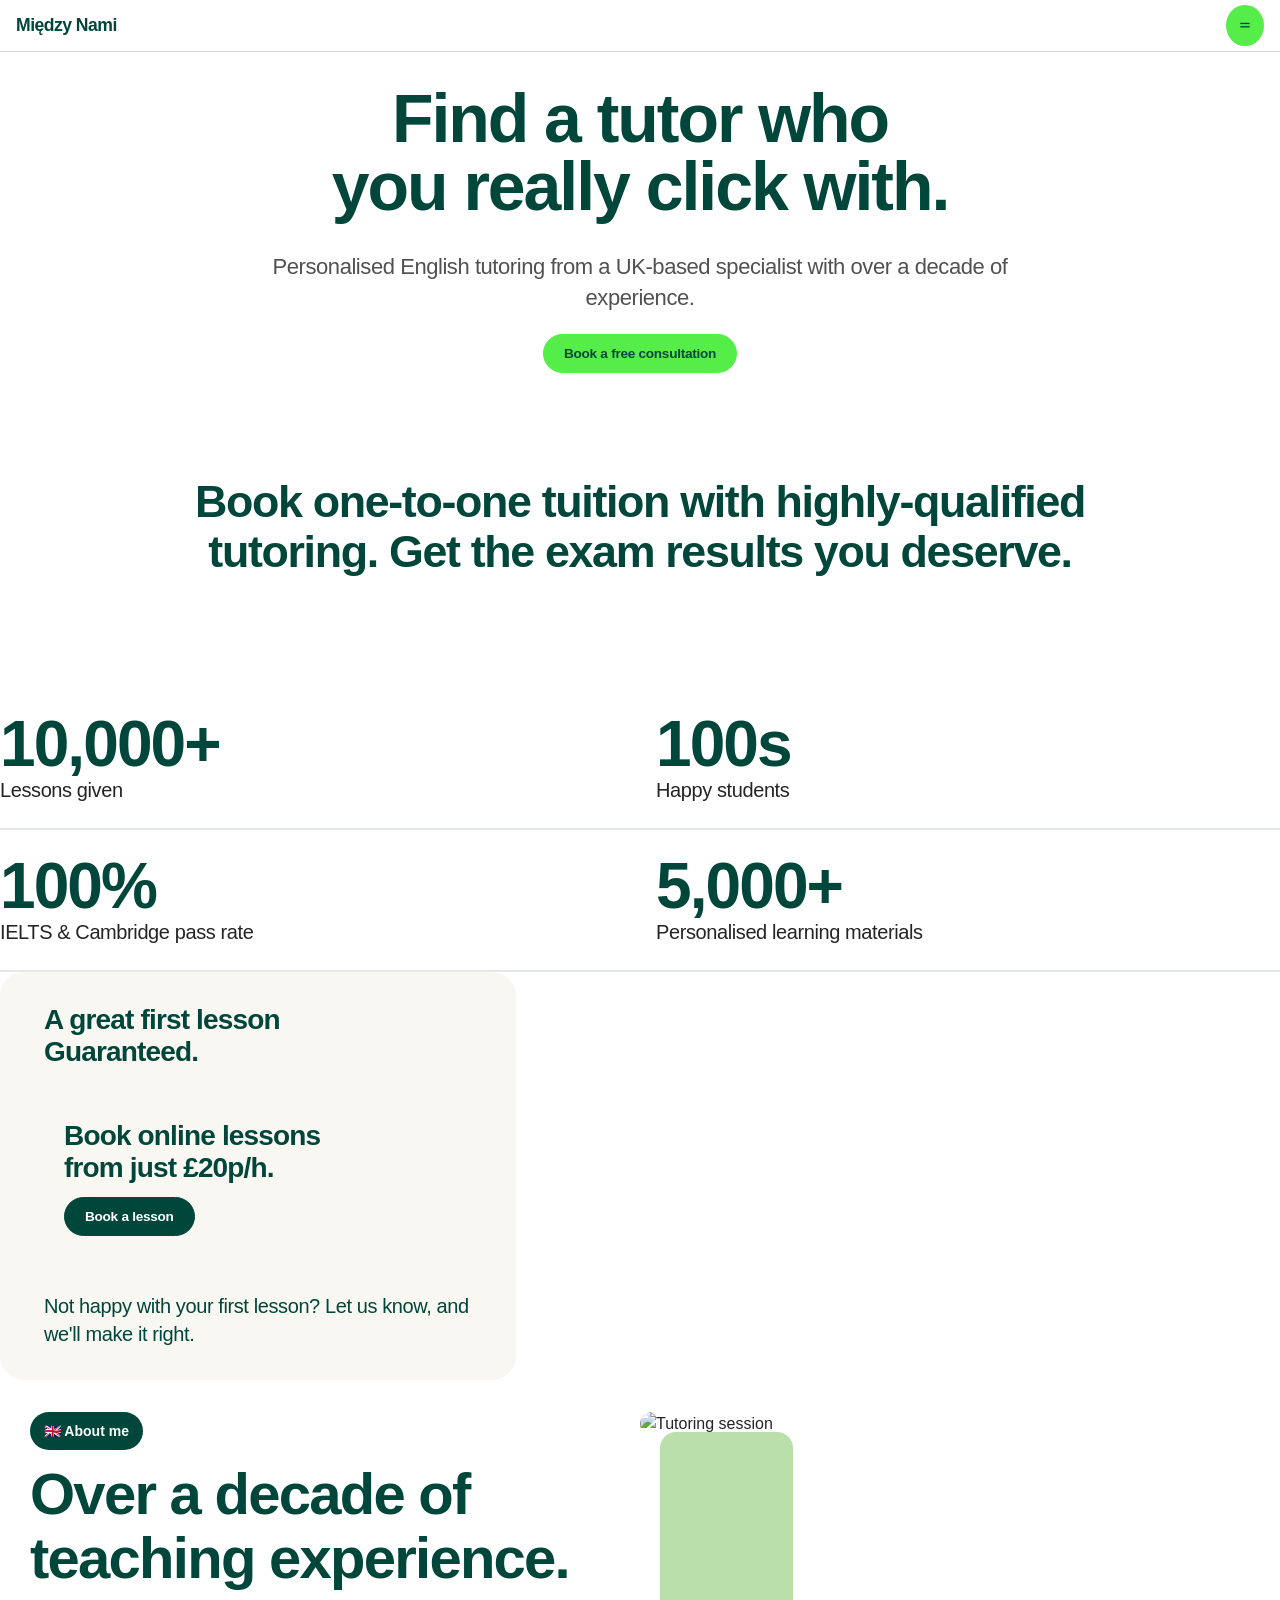
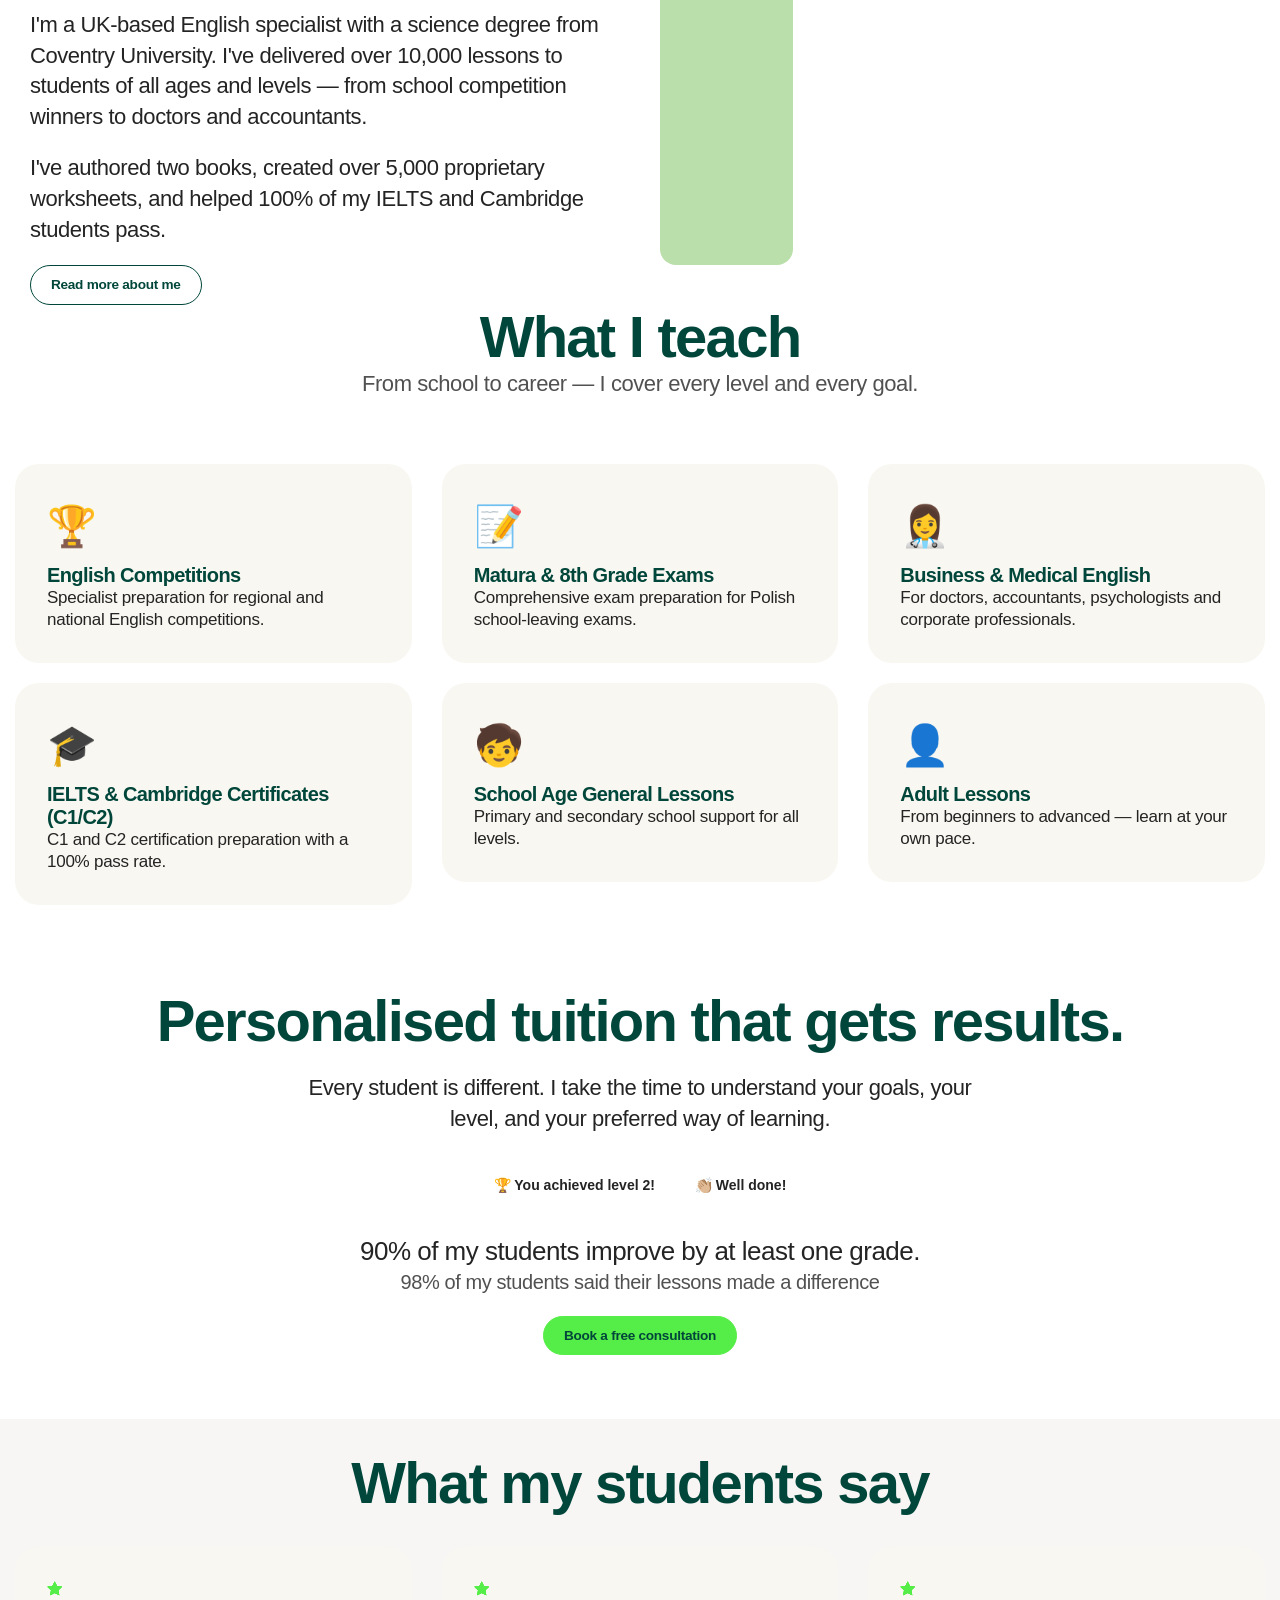
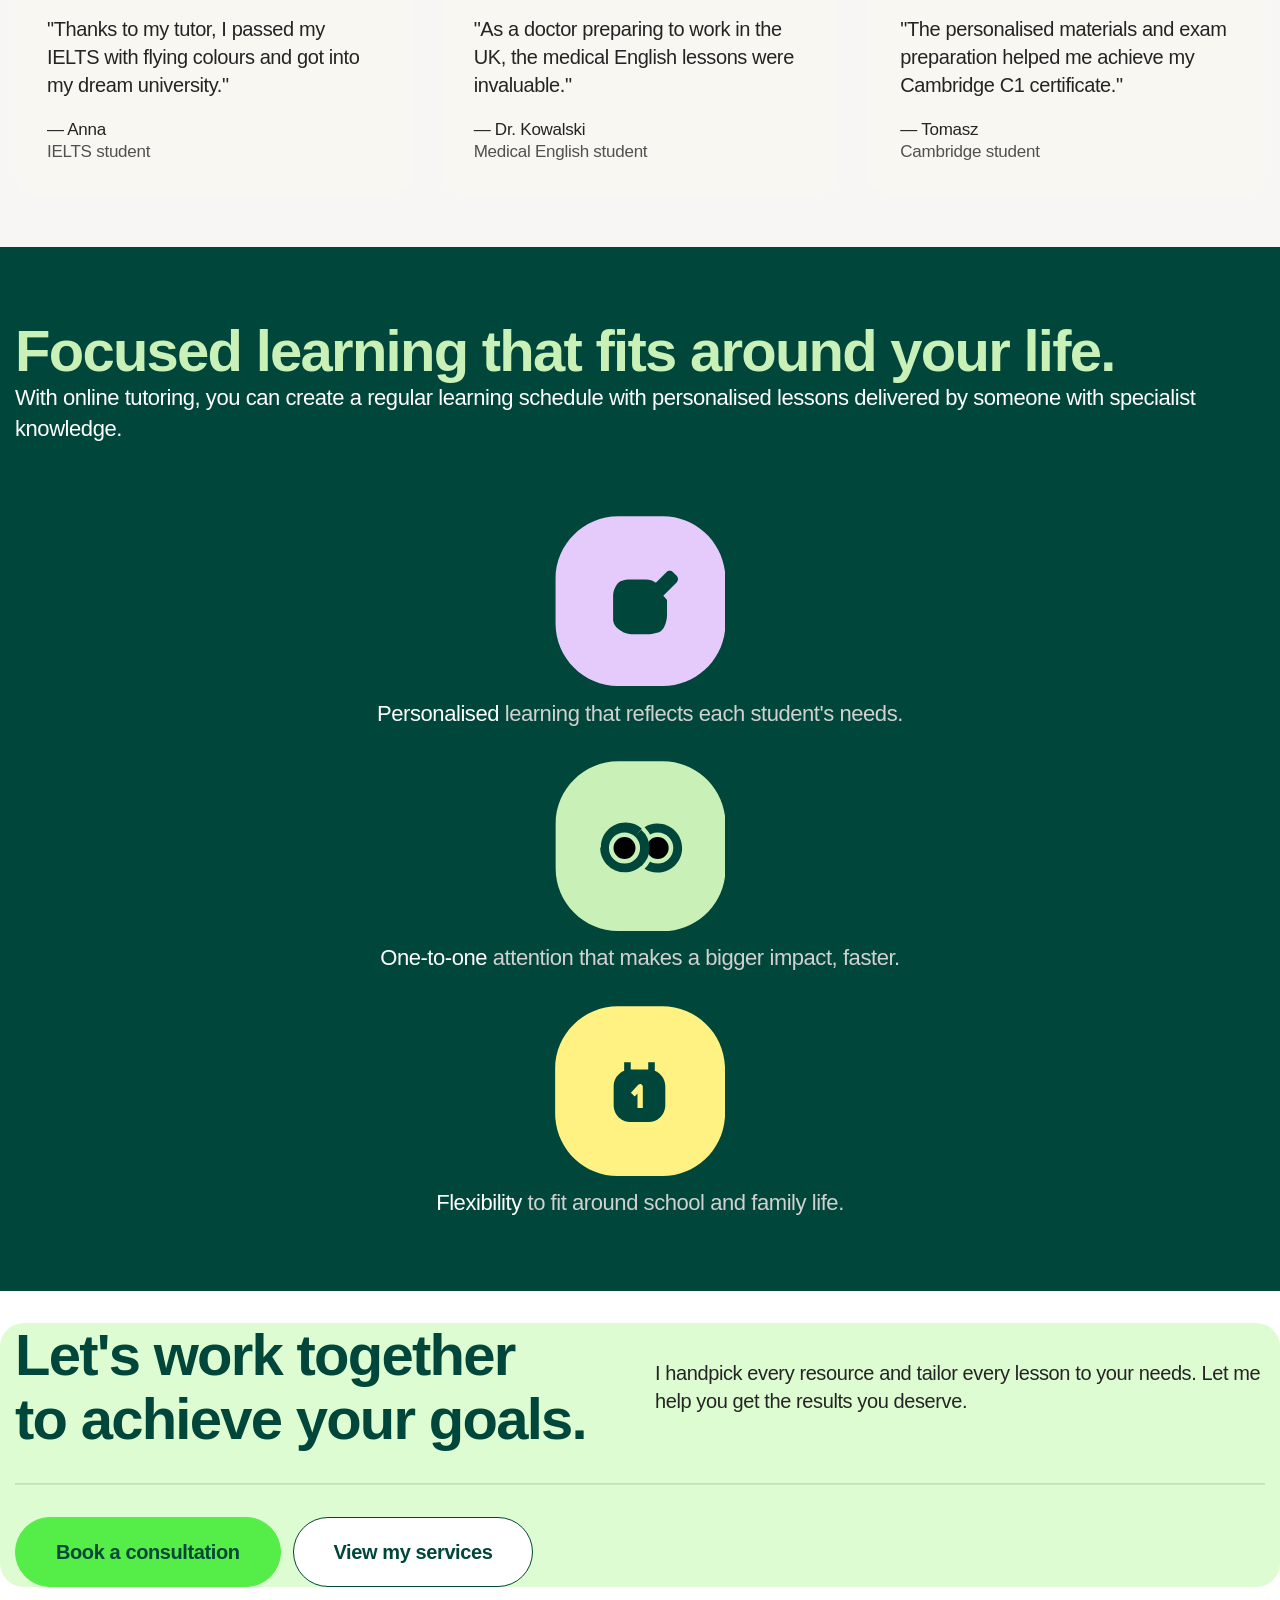
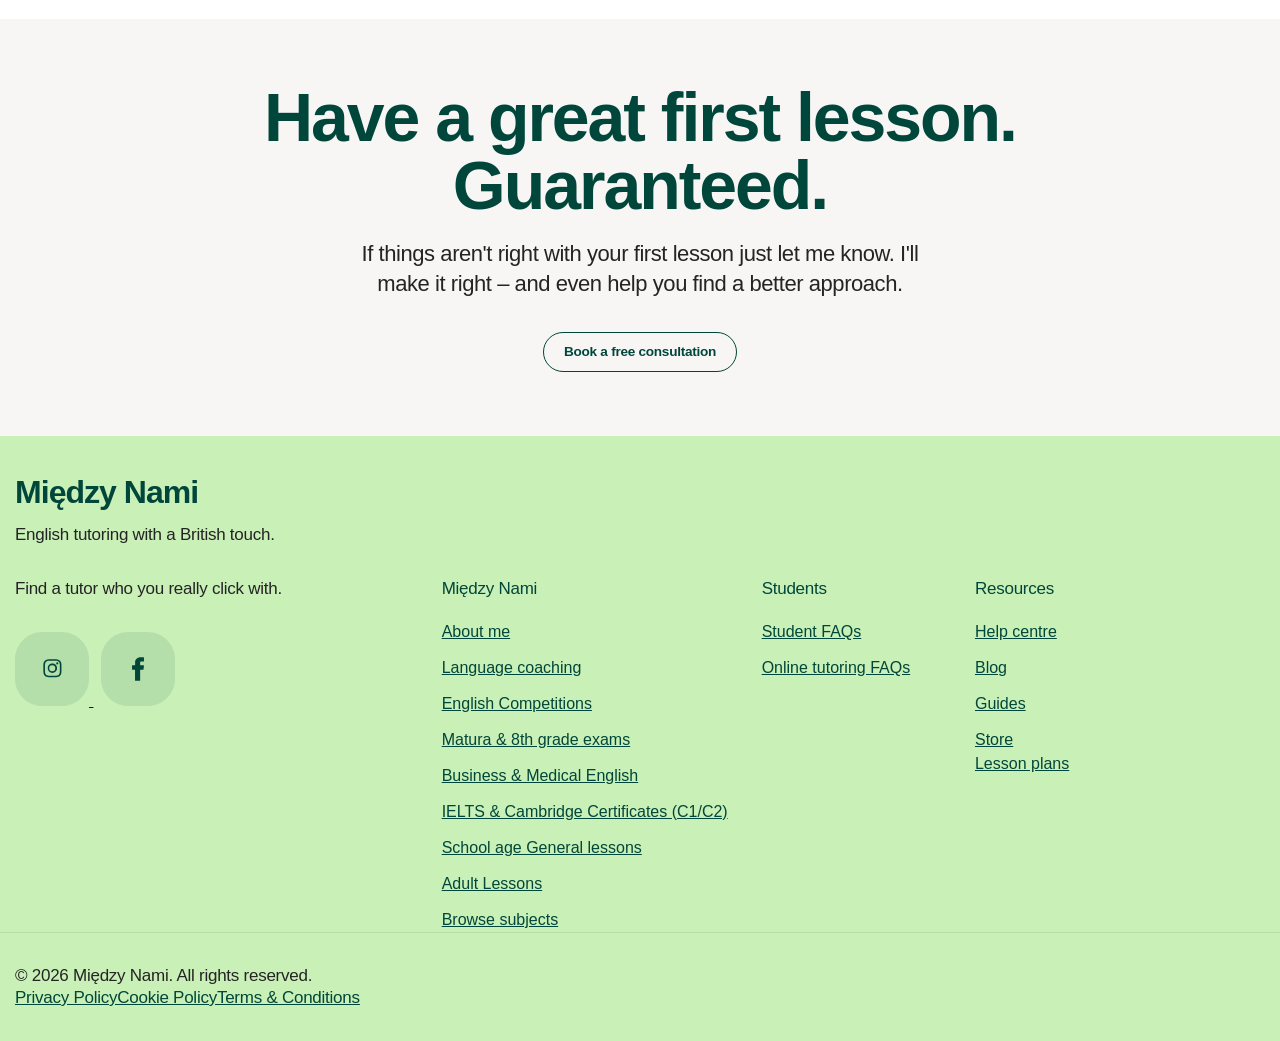
==== index.html @ 6fe9360a "Add files via upload" ====
<!DOCTYPE html>
<html lang="en">
<head>
    <meta charset="UTF-8">
    <meta name="viewport" content="width=device-width, initial-scale=1.0">
    <title>Między Nami – English tutoring with a British touch</title>
    <link rel="preconnect" href="https://rsms.me/">
    <link rel="stylesheet" href="https://rsms.me/inter/inter.css">
    <style>
        /* ===== RESET & BASE ===== */
        * {
            margin: 0;
            padding: 0;
            box-sizing: border-box;
        }

        body {
            font-family: 'Inter', -apple-system, BlinkMacSystemFont, sans-serif;
            color: #242424;
            background: #fff;
            line-height: 1.5;
            -webkit-font-smoothing: antialiased;
        }

        :root {
            --dark-green: #00463a;
            --bright-green: #55ed47;
            --lime: #c9f0b7;
            --pale-lime: #defcd1;
            --pale-purple: #e4cbfc;
            --pale-orange: #f8d08b;
            --pale-yellow: #fff282;
            --pale-pink: #ffb4a3;
            --light-mint: #b5dfab;
            --grey-100: #242424;
            --grey-200: #515151;
            --grey-400: #d1d1d1;
        }

        .container {
            max-width: 1370px;
            margin: 0 auto;
            padding: 0 15px;
        }

        .container-fluid {
            padding: 0 15px;
        }

        .row {
            display: flex;
            flex-wrap: wrap;
            margin: 0 -15px;
        }

        .col-12 { flex: 0 0 100%; max-width: 100%; padding: 0 15px; }
        .col-6 { flex: 0 0 50%; max-width: 50%; padding: 0 15px; }
        .col-4 { flex: 0 0 33.333%; max-width: 33.333%; padding: 0 15px; }
        .col-3 { flex: 0 0 25%; max-width: 25%; padding: 0 15px; }
        .col-7 { flex: 0 0 58.333%; max-width: 58.333%; padding: 0 15px; }
        .col-lg-6 { flex: 0 0 50%; max-width: 50%; padding: 0 15px; }
        .col-lg-5 { flex: 0 0 41.666%; max-width: 41.666%; padding: 0 15px; }
        .col-lg-4 { flex: 0 0 33.333%; max-width: 33.333%; padding: 0 15px; }
        .col-lg-3 { flex: 0 0 25%; max-width: 25%; padding: 0 15px; }
        .col-lg-2 { flex: 0 0 16.666%; max-width: 16.666%; padding: 0 15px; }

        @media (max-width: 992px) {
            .col-lg-6, .col-lg-5, .col-lg-4, .col-lg-3, .col-lg-2 {
                flex: 0 0 100%;
                max-width: 100%;
            }
        }

        /* ===== BUTTONS ===== */
        .btn {
            display: inline-block;
            font-family: 'Inter', sans-serif;
            font-weight: 600;
            text-align: center;
            border: 1px solid transparent;
            border-radius: 50rem;
            padding: 0.75rem 1.25rem;
            font-size: 0.85rem;
            line-height: 1;
            cursor: pointer;
            transition: all 0.15s ease;
            letter-spacing: -0.02em;
            text-decoration: none;
        }

        .btn-primary {
            background: var(--bright-green);
            color: var(--dark-green);
            border-color: var(--bright-green);
        }
        .btn-primary:hover {
            background: #35ea24;
            border-color: #2ae819;
            color: var(--dark-green);
        }

        .btn-secondary {
            background: var(--dark-green);
            color: #fff;
            border-color: var(--dark-green);
        }
        .btn-secondary:hover {
            background: #00201a;
            border-color: #001310;
            color: #fff;
        }

        .btn-outline-secondary {
            background: transparent;
            color: var(--dark-green);
            border-color: var(--dark-green);
        }
        .btn-outline-secondary:hover {
            background: var(--dark-green);
            color: #fff;
        }

        .btn-sm {
            padding: 0.4rem 0.7rem;
            font-size: 0.75rem;
        }

        .btn-lg {
            padding: 1.5rem 2.5rem;
            font-size: 1.25rem;
        }

        .btn-link {
            background: none;
            border: none;
            color: var(--dark-green);
            font-weight: 500;
            padding: 0.4rem 0.5rem;
            font-size: 0.75rem;
            cursor: pointer;
            text-decoration: none;
            white-space: nowrap;
        }
        .btn-link:hover {
            color: #38d02a;
        }

        /* ===== TYPOGRAPHY ===== */
        .h1, h1 {
            font-family: 'Faro', 'Inter', sans-serif;
            font-size: 4.25rem;
            font-weight: 600;
            line-height: 1;
            color: var(--dark-green);
            letter-spacing: -0.03em;
        }

        .h2, h2 {
            font-family: 'Faro', 'Inter', sans-serif;
            font-size: 3.625rem;
            font-weight: 600;
            line-height: 1.1;
            color: var(--dark-green);
            letter-spacing: -0.03em;
        }

        .h3, h3 {
            font-family: 'Faro', 'Inter', sans-serif;
            font-size: 1.75rem;
            font-weight: 600;
            line-height: 1.15;
            color: var(--dark-green);
            letter-spacing: -0.03em;
        }

        .h4, h4 {
            font-family: 'Faro', 'Inter', sans-serif;
            font-size: 1.25rem;
            font-weight: 600;
            line-height: 1.15;
            color: var(--dark-green);
            letter-spacing: -0.03em;
        }

        .display-1 {
            font-family: 'Faro', 'Inter', sans-serif;
            font-size: 8.75rem;
            font-weight: 600;
            line-height: 1.1;
            color: var(--dark-green);
            letter-spacing: -0.03em;
        }

        .display-2 {
            font-family: 'Faro', 'Inter', sans-serif;
            font-size: 6.25rem;
            font-weight: 600;
            line-height: 1;
            color: var(--dark-green);
            letter-spacing: -0.03em;
        }

        .body-1 {
            font-size: 1.625rem;
            font-weight: 500;
            letter-spacing: -0.02em;
            line-height: 1.2;
        }

        .body-2 {
            font-size: 1.375rem;
            letter-spacing: -0.02em;
            line-height: 1.4;
        }

        .body-3 {
            font-size: 1.25rem;
            letter-spacing: -0.02em;
            line-height: 1.4;
        }

        .body-4 {
            font-size: 1.0625rem;
            letter-spacing: -0.015em;
            line-height: 1.3;
        }

        .medium { font-weight: 500; }

        /* ===== UTILITY ===== */
        .text-center { text-align: center; }
        .text-white { color: #fff; }
        .text-dark-green { color: var(--dark-green); }
        .text-grey-200 { color: var(--grey-200); }
        .text-grey-400 { color: var(--grey-400); }
        .text-lime { color: var(--lime); }

        .bg-white { background: #fff; }
        .bg-light { background: #f7f6f5; }
        .bg-bright-green { background: var(--bright-green); }
        .bg-dark-green { background: var(--dark-green); }
        .bg-pale-lime { background: var(--pale-lime); }
        .bg-pale-purple { background: var(--pale-purple); }
        .bg-pale-orange { background: var(--pale-orange); }
        .bg-pale-yellow { background: var(--pale-yellow); }
        .bg-pale-pink { background: var(--pale-pink); }
        .bg-lime { background: var(--lime); }

        .border-bottom { border-bottom: 1px solid var(--grey-400); }
        .border-top { border-top: 1px solid var(--grey-400); }
        .border-dark-green-10 { border-color: rgba(0,70,58,0.1); }
        .border-light-mint { border-color: var(--light-mint); }

        .rounded-lg { border-radius: 1.5rem; }
        .rounded { border-radius: 1rem; }

        .d-flex { display: flex; }
        .d-block { display: block; }
        .d-none { display: none; }

        .flex-column { flex-direction: column; }
        .flex-row { flex-direction: row; }
        .flex-wrap { flex-wrap: wrap; }
        .align-items-center { align-items: center; }
        .justify-content-center { justify-content: center; }
        .justify-content-between { justify-content: space-between; }
        .justify-content-start { justify-content: flex-start; }
        .justify-content-end { justify-content: flex-end; }

        .w-100 { width: 100%; }
        .position-relative { position: relative; }
        .overflow-hidden { overflow: hidden; }

        .py-3 { padding: 0.75rem 0; }
        .py-4 { padding: 1.25rem 0; }
        .py-5 { padding: 2rem 0; }
        .py-7 { padding: 4rem 0; }
        .py-8 { padding: 4.5rem 0; }
        .py-9 { padding: 6.5rem 0; }
        .px-2 { padding: 0 0.5rem; }
        .px-3 { padding: 0 0.75rem; }
        .px-4 { padding: 0 1.25rem; }
        .px-5 { padding: 0 2rem; }
        .px-6 { padding: 0 2.5rem; }
        .px-0 { padding: 0; }
        .pt-4 { padding-top: 1.25rem; }
        .pt-5 { padding-top: 2rem; }
        .pt-7 { padding-top: 4rem; }
        .pt-8 { padding-top: 4.5rem; }
        .pb-4 { padding-bottom: 1.25rem; }
        .pb-5 { padding-bottom: 2rem; }
        .pb-7 { padding-bottom: 4rem; }
        .pb-8 { padding-bottom: 4.5rem; }
        .pb-0 { padding-bottom: 0; }

        .my-4 { margin: 1.25rem 0; }
        .my-5 { margin: 2rem 0; }
        .my-6 { margin: 2.5rem 0; }
        .mt-2 { margin-top: 0.5rem; }
        .mt-3 { margin-top: 0.75rem; }
        .mt-4 { margin-top: 1.25rem; }
        .mt-5 { margin-top: 2rem; }
        .mt-6 { margin-top: 2.5rem; }
        .mt-7 { margin-top: 4rem; }
        .mb-2 { margin-bottom: 0.5rem; }
        .mb-3 { margin-bottom: 0.75rem; }
        .mb-4 { margin-bottom: 1.25rem; }
        .mb-5 { margin-bottom: 2rem; }
        .mb-6 { margin-bottom: 2.5rem; }
        .mb-7 { margin-bottom: 4rem; }
        .mb-8 { margin-bottom: 4.5rem; }
        .mb-0 { margin-bottom: 0; }
        .mx-auto { margin: 0 auto; }
        .ml-auto { margin-left: auto; }
        .mr-auto { margin-right: auto; }
        .mr-2 { margin-right: 0.5rem; }
        .ml-2 { margin-left: 0.5rem; }
        .mr-4 { margin-right: 1.25rem; }

        .gap-1 { gap: 0.25rem; }
        .gap-2 { gap: 0.5rem; }
        .gap-3 { gap: 0.75rem; }
        .gap-5 { gap: 2rem; }

        @media (min-width: 768px) {
            .d-md-flex { display: flex; }
            .d-md-none { display: none; }
            .py-md-10 { padding: 8.75rem 0; }
            .py-md-8 { padding: 4.5rem 0; }
            .px-md-5 { padding: 0 2rem; }
            .px-md-8 { padding: 0 4.5rem; }
            .mb-md-0 { margin-bottom: 0; }
            .mb-md-5 { margin-bottom: 2rem; }
            .mb-md-6 { margin-bottom: 2.5rem; }
            .mb-md-8 { margin-bottom: 4.5rem; }
            .mb-md-11 { margin-bottom: 12.5rem; }
            .pt-md-8 { padding-top: 4.5rem; }
            .pb-md-10 { padding-bottom: 8.75rem; }
        }

        @media (min-width: 992px) {
            .d-lg-flex { display: flex; }
            .d-lg-none { display: none; }
            .d-lg-block { display: block; }
            .flex-lg-row { flex-direction: row; }
            .flex-lg-row-reverse { flex-direction: row-reverse; }
            .py-lg-0 { padding: 0; }
            .px-lg-4 { padding: 0 1.25rem; }
            .px-lg-6 { padding: 0 2.5rem; }
            .px-lg-8 { padding: 0 4.5rem; }
            .pt-lg-6 { padding-top: 2.5rem; }
            .pt-lg-7 { padding-top: 4rem; }
            .pt-lg-8 { padding-top: 4.5rem; }
            .pt-lg-9 { padding-top: 6.5rem; }
            .pb-lg-6 { padding-bottom: 2.5rem; }
            .pb-lg-7 { padding-bottom: 4rem; }
            .pb-lg-9 { padding-bottom: 6.5rem; }
            .mb-lg-0 { margin-bottom: 0; }
            .mb-lg-5 { margin-bottom: 2rem; }
            .mb-lg-6 { margin-bottom: 2.5rem; }
            .mb-lg-8 { margin-bottom: 4.5rem; }
            .mt-lg-0 { margin-top: 0; }
            .mt-lg-5 { margin-top: 2rem; }
            .mt-lg-6 { margin-top: 2.5rem; }
            .mt-lg-9 { margin-top: 6.5rem; }
        }

        @media (max-width: 992px) {
            .h1, h1 { font-size: 2.688rem; }
            .h2, h2 { font-size: 2.5rem; }
            .display-1 { font-size: 6.875rem; }
            .display-2 { font-size: 5rem; }
            .body-1 { font-size: 1.25rem; }
            .body-2 { font-size: 1.063rem; }
            .body-3 { font-size: 0.9375rem; }
            .body-4 { font-size: 0.9375rem; }
        }

        @media (max-width: 768px) {
            .h1, h1 { font-size: 2.625rem; }
            .h2, h2 { font-size: 2rem; }
            .display-1 { font-size: 6.25rem; }
            .display-2 { font-size: 3.125rem; }
        }

        /* ===== CARD ===== */
        .card {
            background: #f9f7f1;
            border-radius: 1.5rem;
            border: 0;
            display: flex;
            flex-direction: column;
            word-wrap: break-word;
            background-clip: border-box;
            position: relative;
        }
        .card-body { padding: 1.25rem; flex: 1 1 auto; }
        @media (min-width: 992px) { .card-body { padding: 2rem; } }

        /* ===== BADGE ===== */
        .badge {
            display: inline-block;
            padding: 0.75rem 0.875rem;
            font-size: 0.875rem;
            font-weight: 600;
            line-height: 1;
            border-radius: 0.75rem;
            text-align: center;
        }
        .badge-pill { border-radius: 10rem; }
        .badge-secondary { background: var(--dark-green); color: #fff; }
        .badge-white { background: #fff; color: var(--grey-100); }

        /* ===== SHADOW ===== */
        .shadow-pale-green {
            position: relative;
            margin-bottom: 1.25rem;
            margin-right: 1.25rem;
        }
        .shadow-pale-green::before {
            content: '';
            position: absolute;
            top: 1.25rem;
            left: 1.25rem;
            width: 100%;
            height: 100%;
            background: #bbdfaa;
            border-radius: 1rem;
            z-index: 1;
        }
        .shadow-pale-green > * { position: relative; z-index: 3; border-radius: 1rem; }
        @media (max-width: 768px) {
            .shadow-pale-green { margin-bottom: 0.75rem; margin-right: 0.75rem; }
            .shadow-pale-green::before { top: 0.75rem; left: 0.75rem; }
        }

        /* ===== NAV ===== */
        .navbar {
            display: flex;
            align-items: center;
            padding: 0.3rem 1rem;
            background: #fff;
            border-bottom: 1px solid var(--grey-400);
            position: sticky;
            top: 0;
            z-index: 1030;
            flex-wrap: nowrap;
            gap: 0.3rem;
            min-height: 44px;
        }
        .navbar .logo {
            margin-right: 0.5rem;
            flex-shrink: 0;
            font-size: 1.1rem;
        }
        .navbar .nav-links {
            display: flex;
            align-items: center;
            gap: 0.1rem;
            flex: 1;
            flex-wrap: nowrap;
            overflow-x: auto;
            scrollbar-width: none;
        }
        .navbar .nav-links::-webkit-scrollbar { display: none; }
        .navbar .nav-links a { 
            text-decoration: none; 
            white-space: nowrap;
        }
        .navbar .nav-links .btn-link {
            font-size: 0.75rem;
            padding: 0.25rem 0.4rem;
        }
        .hamburger {
            display: none;
            background: var(--bright-green);
            border: none;
            border-radius: 50%;
            padding: 0.3rem;
            cursor: pointer;
            margin-left: auto;
            flex-shrink: 0;
        }
        @media (max-width: 1400px) {
            .navbar .nav-links { display: none; }
            .hamburger { display: block; }
        }

        /* ===== HERO ===== */
        .hero-section .hero-image {
            display: none;
        }

        /* ===== STATS GRID ===== */
        .stats-grid {
            display: grid;
            grid-template-columns: 1fr 1fr;
            gap: 1.5rem 2rem;
        }
        .stats-grid hr { grid-column: 1 / -1; }

        /* ===== ICON ===== */
        .icon {
            display: flex;
            align-items: center;
            justify-content: center;
            width: var(--size, 122px);
            height: var(--size, 122px);
        }
        @media (min-width: 992px) {
            .icon {
                width: var(--size-lg, 138px);
                height: var(--size-lg, 138px);
            }
        }

        /* ===== RESPONSIVE HELPERS ===== */
        .img-fluid { max-width: 100%; height: auto; }
        .list-unstyled { list-style: none; padding-left: 0; }

        /* ===== MOBILE MENU OVERLAY ===== */
        .mobile-menu {
            display: none;
            position: fixed;
            top: 0;
            right: 0;
            bottom: 0;
            width: 100%;
            background: #fff;
            z-index: 1040;
            padding: 1.25rem;
            flex-direction: column;
            overflow-y: auto;
        }
        .mobile-menu.open { display: flex; }
        .mobile-menu .close-btn {
            background: none;
            border: none;
            font-size: 2rem;
            cursor: pointer;
            margin-left: auto;
        }
        .mobile-menu .menu-item {
            padding: 0.75rem 0;
            border-bottom: 1px solid rgba(0,70,58,0.1);
            font-size: 1.1rem;
            font-weight: 600;
            color: var(--dark-green);
            text-decoration: none;
            display: flex;
            justify-content: space-between;
            align-items: center;
        }
        .mobile-menu .menu-item:last-child { border-bottom: none; }

        /* ===== FOOTER ===== */
        .link-border { border-bottom: 1px solid var(--light-mint); }
        @media (min-width: 992px) { .link-border { border-bottom: none; } }

        /* ===== GUARANTEE CARD FIX ===== */
        .guarantee-card {
            display: flex;
            flex-direction: column;
        }
        .guarantee-card .card-inner {
            display: flex;
            flex-direction: column;
            height: 100%;
        }
        .guarantee-card .card-body {
            flex: 1;
        }

        @media (max-width: 992px) {
            .stats-grid {
                grid-template-columns: 1fr 1fr;
                gap: 1rem;
            }
        }
        @media (max-width: 576px) {
            .stats-grid {
                grid-template-columns: 1fr;
                gap: 0.5rem;
            }
        }
    </style>
</head>
<body>

    <!-- ===== NAVIGATION ===== -->
    <nav class="navbar">
        <a href="index.html" class="logo" style="font-family:'Faro','Inter',sans-serif;font-size:1.1rem;font-weight:600;color:var(--dark-green);letter-spacing:-0.03em;text-decoration:none;flex-shrink:0;">
            Między Nami
        </a>
        <div class="nav-links">
            <a href="#" class="btn btn-link btn-sm">Language coaching</a>
            <a href="#" class="btn btn-link btn-sm">English Competitions</a>
            <a href="#" class="btn btn-link btn-sm">Matura &amp; 8th grade exams</a>
            <a href="#" class="btn btn-link btn-sm">Business &amp; Medical English</a>
            <a href="#" class="btn btn-link btn-sm">IELTS &amp; Cambridge Certificates (C1/C2)</a>
            <a href="#" class="btn btn-link btn-sm">School age General lessons</a>
            <a href="#" class="btn btn-link btn-sm">Adult Lessons</a>
            <a href="#" class="btn btn-link btn-sm">Store</a>
            <a href="#" class="btn btn-link btn-sm">Lesson plans</a>
            <a href="aboutus.html" class="btn btn-link btn-sm">About us</a>
            <a href="#" class="btn btn-link btn-sm ml-auto" style="margin-left:auto;">Login</a>
            <a href="#" class="btn btn-primary btn-sm d-flex align-items-center" style="flex-shrink:0;padding:0.3rem 0.7rem;font-size:0.75rem;">
                <svg width="10" height="11" viewBox="0 0 12 13" fill="none" style="margin-right:3px;"><circle cx="4.95103" cy="5.89976" r="4.10103" stroke="#00463A" stroke-width="1.7"/><path d="M10.4479 12.6529C10.7798 12.9848 11.318 12.9848 11.65 12.6529C11.9819 12.3209 11.9819 11.7827 11.65 11.4508L10.4479 12.6529ZM7.53958 9.7446L10.4479 12.6529L11.65 11.4508L8.74167 8.54251L7.53958 9.7446Z" fill="#00463A"/></svg>
                Book a consultation
            </a>
        </div>
        <button class="hamburger" onclick="toggleMobileMenu()">
            <svg width="28" height="29" viewBox="0 0 42 43"><path d="M14 19.9487H28" stroke="#00463A" stroke-width="2"/><path d="M14 24.9487H28" stroke="#00463A" stroke-width="2"/></svg>
        </button>
    </nav>

    <!-- ===== MOBILE MENU ===== -->
    <div class="mobile-menu" id="mobileMenu">
        <button class="close-btn" onclick="toggleMobileMenu()">✕</button>
        <a href="#" class="menu-item">Language coaching <span>›</span></a>
        <a href="#" class="menu-item">English Competitions <span>›</span></a>
        <a href="#" class="menu-item">Matura &amp; 8th grade exams <span>›</span></a>
        <a href="#" class="menu-item">Business &amp; Medical English <span>›</span></a>
        <a href="#" class="menu-item">IELTS &amp; Cambridge Certificates (C1/C2) <span>›</span></a>
        <a href="#" class="menu-item">School age General lessons <span>›</span></a>
        <a href="#" class="menu-item">Adult Lessons <span>›</span></a>
        <a href="#" class="menu-item">Store <span>›</span></a>
        <a href="#" class="menu-item">Lesson plans <span>›</span></a>
        <a href="aboutus.html" class="menu-item">About us <span>›</span></a>
        <a href="#" class="btn btn-primary mt-4">Book a consultation</a>
        <a href="#" class="btn btn-link mt-2">Login</a>
    </div>

    <!-- ===== HERO SECTION ===== -->
    <section class="hero-section">
        <div class="container-fluid p-0">
            <div class="row no-gutters">
                <div class="col-12 col-lg-12 d-flex flex-column">
                    <div class="flex-grow-1 mx-auto py-7 px-4" style="max-width: 800px; text-align:center;">
                        <h1 class="h1 my-5">
                            Find a tutor who<br>
                            you really click with.
                        </h1>
                        <p class="body-2 mb-4 text-grey-200">
                            Personalised English tutoring from a UK-based specialist with over a decade of experience.
                        </p>
                        <a href="#" class="btn btn-primary">Book a free consultation</a>
                    </div>
                </div>
            </div>
        </div>
    </section>

    <!-- ===== INTRO TEXT ===== -->
    <section class="d-flex justify-content-center container py-9">
        <div style="max-width:70%; text-align:center;">
            <h2 class="h2" style="font-size:2.8rem;">
                Book one-to-one tuition with highly-qualified tutoring. Get the exam results you deserve.
            </h2>
        </div>
    </section>

    <!-- ===== STATS SECTION ===== -->
    <div class="container py-5">
        <div class="row">
            <div class="col-12 col-lg-7">
                <div class="stats-grid">
                    <div>
                        <span class="display-2" style="font-size:4rem;">10,000+</span>
                        <p class="body-3">Lessons given</p>
                    </div>
                    <div>
                        <span class="display-2" style="font-size:4rem;">100s</span>
                        <p class="body-3">Happy students</p>
                    </div>
                    <hr class="w-100 my-2 border-dark-green-10">
                    <div>
                        <span class="display-2" style="font-size:4rem;">100%</span>
                        <p class="body-3">IELTS &amp; Cambridge pass rate</p>
                    </div>
                    <div>
                        <span class="display-2" style="font-size:4rem;">5,000+</span>
                        <p class="body-3">Personalised learning materials</p>
                    </div>
                    <hr class="w-100 my-2 border-dark-green-10">
                </div>
            </div>
            <div class="col-12 col-lg-5 mt-5 mt-lg-0">
                <div class="card bg-bright-green guarantee-card h-100">
                    <div class="card-body d-flex flex-column">
                        <div class="pt-3 px-3">
                            <p class="h3 mb-3">
                                A great first lesson<br>
                                Guaranteed.
                            </p>
                        </div>
                        <div class="card bg-white mt-2">
                            <div class="card-body">
                                <p class="h3 mb-3">
                                    Book online lessons<br>
                                    from just £20p/h.
                                </p>
                                <a href="#" class="btn btn-secondary mb-3">Book a lesson</a>
                            </div>
                        </div>
                        <div class="mt-3 px-3">
                            <p class="body-3 text-dark-green">
                                Not happy with your first lesson? Let us know, and we'll make it right.
                            </p>
                        </div>
                    </div>
                </div>
            </div>
        </div>
    </div>

    <!-- ===== ABOUT ME SECTION ===== -->
    <div class="container my-7">
        <div class="d-flex flex-wrap flex-column-reverse flex-lg-row">
            <div class="col-12 col-lg-6 pr-xl-9">
                <span class="badge badge-pill badge-secondary mb-3">🇬🇧 About me</span>
                <h2 class="mb-4">
                    Over a decade of<br>
                    teaching experience.
                </h2>
                <p class="body-2 mb-4">
                    I'm a UK-based English specialist with a science degree from Coventry University. I've delivered over 10,000 lessons to students of all ages and levels — from school competition winners to doctors and accountants.
                </p>
                <p class="body-2 mb-4">
                    I've authored two books, created over 5,000 proprietary worksheets, and helped 100% of my IELTS and Cambridge students pass.
                </p>
                <a href="aboutus.html" class="btn btn-outline-secondary">Read more about me</a>
            </div>
            <div class="col d-flex justify-content-center mb-6 justify-content-lg-end offset-lg-1">
                <div class="shadow-pale-green">
                    <img src="https://a.storyblok.com/f/116773/1733x1155/7af67690ec/personalised-private-tuition.jpg/m/200x40:1155x1100" alt="Tutoring session" class="img-fluid" width="587" height="630">
                </div>
            </div>
        </div>
    </div>

    <!-- ===== WHAT I TEACH ===== -->
    <div class="container my-7">
        <div class="text-center mb-7">
            <h2 class="h2">What I teach</h2>
            <p class="body-2 text-grey-200 mx-auto" style="max-width:600px;">
                From school to career — I cover every level and every goal.
            </p>
        </div>
        <div class="row">
            <div class="col-12 col-md-6 col-lg-4 mb-4">
                <div class="card bg-white h-100">
                    <div class="card-body">
                        <span style="font-size:2.5rem;">🏆</span>
                        <h4 class="h4 mt-2">English Competitions</h4>
                        <p class="body-4">Specialist preparation for regional and national English competitions.</p>
                    </div>
                </div>
            </div>
            <div class="col-12 col-md-6 col-lg-4 mb-4">
                <div class="card bg-white h-100">
                    <div class="card-body">
                        <span style="font-size:2.5rem;">📝</span>
                        <h4 class="h4 mt-2">Matura &amp; 8th Grade Exams</h4>
                        <p class="body-4">Comprehensive exam preparation for Polish school-leaving exams.</p>
                    </div>
                </div>
            </div>
            <div class="col-12 col-md-6 col-lg-4 mb-4">
                <div class="card bg-white h-100">
                    <div class="card-body">
                        <span style="font-size:2.5rem;">👩‍⚕️</span>
                        <h4 class="h4 mt-2">Business &amp; Medical English</h4>
                        <p class="body-4">For doctors, accountants, psychologists and corporate professionals.</p>
                    </div>
                </div>
            </div>
            <div class="col-12 col-md-6 col-lg-4 mb-4">
                <div class="card bg-white h-100">
                    <div class="card-body">
                        <span style="font-size:2.5rem;">🎓</span>
                        <h4 class="h4 mt-2">IELTS &amp; Cambridge Certificates (C1/C2)</h4>
                        <p class="body-4">C1 and C2 certification preparation with a 100% pass rate.</p>
                    </div>
                </div>
            </div>
            <div class="col-12 col-md-6 col-lg-4 mb-4">
                <div class="card bg-white h-100">
                    <div class="card-body">
                        <span style="font-size:2.5rem;">🧒</span>
                        <h4 class="h4 mt-2">School Age General Lessons</h4>
                        <p class="body-4">Primary and secondary school support for all levels.</p>
                    </div>
                </div>
            </div>
            <div class="col-12 col-md-6 col-lg-4 mb-4">
                <div class="card bg-white h-100">
                    <div class="card-body">
                        <span style="font-size:2.5rem;">👤</span>
                        <h4 class="h4 mt-2">Adult Lessons</h4>
                        <p class="body-4">From beginners to advanced — learn at your own pace.</p>
                    </div>
                </div>
            </div>
        </div>
    </div>

    <!-- ===== PERSONALISED TUITION ===== -->
    <div class="container py-5">
        <div class="text-center py-5">
            <h2 class="h2 mb-4">Personalised tuition that gets results.</h2>
            <p class="body-2 mx-auto" style="max-width:700px;">
                Every student is different. I take the time to understand your goals, your level, and your preferred way of learning.
            </p>
            <div class="d-flex flex-wrap justify-content-center gap-3 my-5">
                <span class="badge badge-pill badge-white">🏆 You achieved level 2!</span>
                <span class="badge badge-pill badge-white">👏🏼 Well done!</span>
            </div>
            <p class="body-1 font-weight-bold">90% of my students improve by at least one grade.</p>
            <p class="body-3 text-grey-200">98% of my students said their lessons made a difference</p>
            <a href="#" class="btn btn-primary mt-4">Book a free consultation</a>
        </div>
    </div>

    <!-- ===== TESTIMONIALS ===== -->
    <div class="bg-light py-5">
        <div class="container">
            <h2 class="h2 text-center mb-5">What my students say</h2>
            <div class="row">
                <div class="col-12 col-md-6 col-lg-4 mb-4">
                    <div class="card bg-white h-100">
                        <div class="card-body">
                            <div class="mb-3">
                                <svg width="90" height="15"><path d="M7.71.39l2.27 4.59 5.06.74-3.66 3.58.86 5.04-4.53-2.37-4.53 2.37.86-5.04-3.66-3.58 5.06-.74L7.71.39z" fill="#55ED47"/><path d="M7.71.39l2.27 4.59 5.06.74-3.66 3.58.86 5.04-4.53-2.37-4.53 2.37.86-5.04-3.66-3.58 5.06-.74L7.71.39z" fill="#55ED47"/><path d="M7.71.39l2.27 4.59 5.06.74-3.66 3.58.86 5.04-4.53-2.37-4.53 2.37.86-5.04-3.66-3.58 5.06-.74L7.71.39z" fill="#55ED47"/><path d="M7.71.39l2.27 4.59 5.06.74-3.66 3.58.86 5.04-4.53-2.37-4.53 2.37.86-5.04-3.66-3.58 5.06-.74L7.71.39z" fill="#55ED47"/><path d="M7.71.39l2.27 4.59 5.06.74-3.66 3.58.86 5.04-4.53-2.37-4.53 2.37.86-5.04-3.66-3.58 5.06-.74L7.71.39z" fill="#55ED47"/></svg>
                            </div>
                            <p class="body-3">"Thanks to my tutor, I passed my IELTS with flying colours and got into my dream university."</p>
                            <div class="mt-4">
                                <p class="body-4 medium mb-0">— Anna</p>
                                <p class="body-4 text-grey-200">IELTS student</p>
                            </div>
                        </div>
                    </div>
                </div>
                <div class="col-12 col-md-6 col-lg-4 mb-4">
                    <div class="card bg-white h-100">
                        <div class="card-body">
                            <div class="mb-3">
                                <svg width="90" height="15"><path d="M7.71.39l2.27 4.59 5.06.74-3.66 3.58.86 5.04-4.53-2.37-4.53 2.37.86-5.04-3.66-3.58 5.06-.74L7.71.39z" fill="#55ED47"/><path d="M7.71.39l2.27 4.59 5.06.74-3.66 3.58.86 5.04-4.53-2.37-4.53 2.37.86-5.04-3.66-3.58 5.06-.74L7.71.39z" fill="#55ED47"/><path d="M7.71.39l2.27 4.59 5.06.74-3.66 3.58.86 5.04-4.53-2.37-4.53 2.37.86-5.04-3.66-3.58 5.06-.74L7.71.39z" fill="#55ED47"/><path d="M7.71.39l2.27 4.59 5.06.74-3.66 3.58.86 5.04-4.53-2.37-4.53 2.37.86-5.04-3.66-3.58 5.06-.74L7.71.39z" fill="#55ED47"/><path d="M7.71.39l2.27 4.59 5.06.74-3.66 3.58.86 5.04-4.53-2.37-4.53 2.37.86-5.04-3.66-3.58 5.06-.74L7.71.39z" fill="#55ED47"/></svg>
                            </div>
                            <p class="body-3">"As a doctor preparing to work in the UK, the medical English lessons were invaluable."</p>
                            <div class="mt-4">
                                <p class="body-4 medium mb-0">— Dr. Kowalski</p>
                                <p class="body-4 text-grey-200">Medical English student</p>
                            </div>
                        </div>
                    </div>
                </div>
                <div class="col-12 col-md-6 col-lg-4 mb-4">
                    <div class="card bg-white h-100">
                        <div class="card-body">
                            <div class="mb-3">
                                <svg width="90" height="15"><path d="M7.71.39l2.27 4.59 5.06.74-3.66 3.58.86 5.04-4.53-2.37-4.53 2.37.86-5.04-3.66-3.58 5.06-.74L7.71.39z" fill="#55ED47"/><path d="M7.71.39l2.27 4.59 5.06.74-3.66 3.58.86 5.04-4.53-2.37-4.53 2.37.86-5.04-3.66-3.58 5.06-.74L7.71.39z" fill="#55ED47"/><path d="M7.71.39l2.27 4.59 5.06.74-3.66 3.58.86 5.04-4.53-2.37-4.53 2.37.86-5.04-3.66-3.58 5.06-.74L7.71.39z" fill="#55ED47"/><path d="M7.71.39l2.27 4.59 5.06.74-3.66 3.58.86 5.04-4.53-2.37-4.53 2.37.86-5.04-3.66-3.58 5.06-.74L7.71.39z" fill="#55ED47"/><path d="M7.71.39l2.27 4.59 5.06.74-3.66 3.58.86 5.04-4.53-2.37-4.53 2.37.86-5.04-3.66-3.58 5.06-.74L7.71.39z" fill="#55ED47"/></svg>
                            </div>
                            <p class="body-3">"The personalised materials and exam preparation helped me achieve my Cambridge C1 certificate."</p>
                            <div class="mt-4">
                                <p class="body-4 medium mb-0">— Tomasz</p>
                                <p class="body-4 text-grey-200">Cambridge student</p>
                            </div>
                        </div>
                    </div>
                </div>
            </div>
        </div>
    </div>

    <!-- ===== FOCUSED LEARNING ===== -->
    <div class="bg-dark-green py-8">
        <div class="container">
            <div class="row justify-content-between mb-8">
                <h2 class="h2 text-lime col-12 col-sm-6">Focused learning that fits around your life.</h2>
                <p class="body-2 text-white col-12 col-sm-5">
                    With online tutoring, you can create a regular learning schedule with personalised lessons delivered by someone with specialist knowledge.
                </p>
            </div>
            <div class="row flex-column flex-sm-row justify-content-between">
                <div class="col-12 col-sm-4 col-md-3 d-flex flex-column align-items-center mb-5 mb-sm-0">
                    <span class="icon mb-3" style="--size:124px;--size-lg:170px;">
                        <svg width="171" height="171"><path d="M107.7.21H63.3C28.64.21.55 28.3.55 62.95v44.42c0 34.65 28.09 62.74 62.74 62.74h44.41c34.65 0 62.74-28.09 62.74-62.74V62.95c0-34.65-28.09-62.74-62.74-62.74z" fill="#E4CBFC"/><path d="M112.03 83.94v15.07c0 .26-.01.68-.03.95l-.04.61c-.03.24-.06.48-.09.72l-.04.39-.06.59-.03.26-.05.42-.05.27-.06.31-.06.33-.04.18-.05.25-.06.24-.06.18-.07.32-.03.11-.08.36-.02.06-.15.6a23.5 23.5 0 0 1-.11.37c-.07.27-.15.53-.23.78l-.05.13-.11.35-.03.06-.1.28-.01.05-.14.39c-.06.14-.11.27-.17.4l-.13.37-.05.1-.04.08-.06.14-.05.09-.03.08-.12.28-.01.02-.08.2-.02.03-.08.19-.03.06-.12.25-.14.28-.05.08-.1.17-.14.24-.21.34-.05.07-.15.23-.1.15-.16.23-.1.14-.22.3-.08.1-.1.13-.15.18-.16.2-.26.29-.11.11-.13.13-.11.1-.21.21-.17.14-.21.2-.14.11-.23.18-.17.12-.2.15-.18.12-.22.13-.2.11-.24.12-.18.08-.37.17-.11.04-.23.09-.3.11-.18.06-.21.07-.21.06-.17.04-.52.14-.38.09-.1.02-.2.04-.38.07h-.02c-1.89.73-3.94 1.14-6.09 1.14H76.18c-2.15 0-4.2-.41-6.09-1.14h-.02c-.11-.04-.22-.09-.33-.14l-.05-.02-.06-.02c-.23-.1-.46-.2-.69-.32l-.04-.02-.07-.03c-.21-.1-.42-.21-.62-.32l-.06-.04-.08-.04c-.16-.09-.32-.19-.48-.28l-.09-.05-.1-.06c-.19-.12-.38-.24-.56-.36l-.06-.04-.04-.03-.02-.01h-.01l-.13-.08-.04-.02-.08-.06-.18-.1-.12-.08-.05-.02-.01-.01c-.2-.12-.4-.24-.59-.37l-.06-.04-.07-.05c-.13-.08-.26-.17-.39-.26l-.03-.02-.06-.04-.12-.08-.07-.04-.03-.02-.05-.03-.1-.07-.01-.01-.08-.05-.02-.01-.15-.1-.08-.06-.07-.05c-.14-.1-.28-.2-.42-.3l-.08-.06-.04-.03-.05-.03-.09-.07-.09-.07-.11-.08-.03-.02-.15-.12-.09-.08-.18-.15-.08-.06-.16-.14-.19-.17-.14-.12-.13-.13-.23-.21-.15-.15-.11-.1-.22-.22-.04-.04-.08-.08-.08-.09-.17-.2-.15-.18-.03-.04-.16-.2-.06-.09-.14-.2-.04-.05-.1-.14-.12-.18-.14-.2-.02-.04-.12-.18-.1-.17-.04-.06-.12-.2-.03-.06-.03-.05-.07-.13-.14-.24-.03-.06-.08-.15-.06-.12-.06-.13-.03-.06-.03-.08-.05-.12-.08-.17-.03-.09-.05-.13-.01-.04c-.09-.26-.18-.52-.26-.79l-.06-.2-.04-.16-.06-.2-.01-.04-.03-.1-.01-.04-.05-.18v-.01l-.03-.12-.02-.08-.02-.09-.03-.09-.01-.05v-.01l-.02-.07-.01-.03-.01-.06c-.03-.27-.05-.53-.08-.8v-.01-.01c-.02-.26-.03-.68-.03-.93V79.87c0-.25.01-.67.03-.93v-.01-.01c.01-.2.03-.41.04-.61v-.08-.03c.03-.24.05-.49.08-.73v-.03-.03c.04-.27.09-.54.14-.8v-.01-.01c.08-.28.14-.55.22-.82v-.02-.03c.05-.23.1-.45.16-.66l.03-.15.02-.07c.07-.25.15-.49.23-.72l.04-.12.02-.08.06-.18.02-.05.08-.22.01-.03.06-.15.01-.03.08-.19.08-.2.02-.05.06-.13.11-.26.02-.05.16-.35.03-.05.01-.03.1-.2.05-.1.09-.18.11-.22.01-.02.03-.05.14-.26.05-.09.14-.26.07-.12.08-.14.11-.2.14-.24.01-.02.03-.05.12-.2.09-.15.09-.14.05-.08.13-.2.15-.23.08-.12.14-.2.18-.25.05-.07.1-.13.16-.21.23-.29.08-.1.1-.11.14-.16.12-.13.19-.19.12-.11.22-.2.14-.12.16-.14.2-.15.1-.08.17-.12.23-.15.15-.1.2-.12.14-.08.27-.14.15-.07.26-.11.09-.04.21-.08.3-.1.1-.03.21-.07.31-.08.14-.04.2-.04.31-.06h.03c1.89-.73 3.94-1.14 6.09-1.14h17.03c2.15 0 4.2.41 6.09 1.14h.02c.11.04.23.09.34.14l.08.02.07.02c.23.1.47.2.7.31l.05.02.06.03c.2.1.4.2.6.32l.07.03.08.05c.17.09.33.18.49.28l.05.03.05.03.07.04.04.03.01.01c.2.12.39.25.58.37l.06.04.07.05.13.08.08.05.04.03.11.07.07.05.03.02.05.03.1.08.07.04.14.1.08.06.06.04.15.11.08.06.07.05.14.1.09.07.07.05.11.08.08.07.03.02.14.11.1.09.07.06.08.07.05.04.09.08.08.08.04.03.14.14.13.13.1.1.17.17.1.11.13.14.06.07.12.13.14.16.14.17.01.01.12.16.04.05.08.1.16.22.03.04.13.2.06.08.09.14.12.18.09.14.08.13.04.06.12.18.12.19.05.09.09.14.11.18.08.14.04.07.06.1.09.15.02.03.07.12.04.07.08.15.03.06.06.11.04.08.07.14.06.12.09.19.05.1.04.09.03.06.05.11.03.07.05.11.02.06.04.09.06.12.08.18.03.06.04.09.05.13.06.13.05.13.06.14.05.14.08.19c.01.04.02.08.03.12l.02.06.03.1.02.06.02.08.02.06.03.09.02.08.01.04.02.08.02.08.02.05.03.13.02.07.02.08.01.05.02.1.02.07.04.15.02.08.02.08.01.05.02.08v.01c.01.04.02.08.02.13.02.08.02.15.03.23v.01c.01.03.01.06.01.08.01.05.01.09.02.14.02.13.03.26.03.4v.01.01c.02.26.03.68.03.93zm-14.7 4.72-9.95 1.98a.96.96 0 0 1-1.13-.77l1.98-9.95c.02-.4.19-.79.47-1.08l22.69-22.69c1.83-1.83 4.8-1.83 6.63 0l3.61 3.61c1.83 1.83 1.83 4.8 0 6.63l-22.69 22.69c-.29.29-.67.45-1.07.47z" fill="#00463A"/><path d="M99.86 101.07l-4.22-19.52h.08l4.22 19.52z" fill="#00463A"/></svg>
                    </span>
                    <p class="body-2 text-grey-400 text-center"><span class="body-2 medium text-white">Personalised</span> learning that reflects each student's needs.</p>
                </div>
                <div class="col-12 col-sm-4 col-md-3 d-flex flex-column align-items-center mb-5 mb-sm-0">
                    <span class="icon mb-3" style="--size:124px;--size-lg:170px;">
                        <svg width="171" height="171"><path d="M107.81.21H63.4C28.74.21.65 28.3.65 62.95v44.42c0 34.65 28.09 62.74 62.74 62.74h44.41c34.65 0 62.74-28.09 62.74-62.74V62.95c0-34.65-28.09-62.74-62.74-62.74z" fill="#C9F0B7"/><path d="M102.55 62.43a22.2 22.2 0 0 0-13.03 3.76 29.8 29.8 0 0 1 9 20.82c0 8.18-3.46 15.58-8.99 20.82a22.2 22.2 0 0 0 13.02 3.76c13.58 0 24.58-11 24.58-24.58s-11-24.58-24.58-24.58z" fill="#00463A"/><path d="M115.97 87.01a13.28 13.28 0 1 1-26.56 0 13.28 13.28 0 0 1 26.56 0" stroke="#C9F0B7" stroke-width="4.61"/><path d="M45.18 87.01a24.58 24.58 0 0 0 41.78 17.32 23.94 23.94 0 0 1-8.19-18.28c0-7.26 3.18-13.79 8.18-18.29a23.97 23.97 0 0 0-16.47-6.29c-13.58 0-24.58 11-24.58 24.58z" fill="#00463A"/><path d="M77.97 87.01a23.94 23.94 0 0 0 8.18 18.28 23.94 23.94 0 0 0 0-36.57 23.94 23.94 0 0 0-8.18 18.29z" fill="#00463A"/><path d="M82.79 87.01a13.28 13.28 0 1 1-26.56 0 13.28 13.28 0 0 1 26.56 0" stroke="#C9F0B7" stroke-width="4.61"/></svg>
                    </span>
                    <p class="body-2 text-grey-400 text-center"><span class="body-2 medium text-white">One-to-one</span> attention that makes a bigger impact, faster.</p>
                </div>
                <div class="col-12 col-sm-4 col-md-3 d-flex flex-column align-items-center">
                    <span class="icon mb-3" style="--size:124px;--size-lg:170px;">
                        <svg width="171" height="171"><path d="M107.31.21H62.9C28.24.21.15 28.3.15 62.95v44.42c0 34.65 28.09 62.74 62.74 62.74h44.41c34.65 0 62.74-28.09 62.74-62.74V62.95c0-34.65-28.09-62.74-62.74-62.74z" fill="#FFF282"/><path d="M99.79 64.68v-8.46h-6.56v7.32h-17.51v-7.32h-6.56v8.46c-6.15 2.43-10.5 8.5-10.5 15.6v18.95c0 9.25 7.38 16.74 16.49 16.74h18.66c9.11 0 16.49-7.49 16.49-16.74V80.28c0-7.1-4.36-13.16-10.5-15.6zm-11.97 37.32h-5.33v-14.54l-2.76 2.96-3.87-3.72 7.36-7.89c.75-.8 1.9-1.06 2.92-.65 1.01.41 1.68 1.4 1.68 2.51v21.33z" fill="#00463A"/></svg>
                    </span>
                    <p class="body-2 text-grey-400 text-center"><span class="body-2 medium text-white">Flexibility</span> to fit around school and family life.</p>
                </div>
            </div>
        </div>
    </div>

    <!-- ===== CTA SECTION ===== -->
    <div class="bg-pale-lime rounded-lg container my-5 p-5">
        <div class="row align-items-center">
            <div class="col-12 col-lg-6">
                <h2 class="h2">Let's work together<br>to achieve your goals.</h2>
            </div>
            <div class="col-12 col-lg-6">
                <p class="body-3">I handpick every resource and tailor every lesson to your needs. Let me help you get the results you deserve.</p>
            </div>
        </div>
        <hr class="my-5 border-dark-green-10">
        <div class="d-flex flex-wrap gap-3">
            <a href="#" class="btn btn-primary btn-lg">Book a consultation</a>
            <a href="#" class="btn btn-outline-secondary btn-lg bg-white">View my services</a>
        </div>
    </div>

    <!-- ===== FINAL CTA ===== -->
    <div class="bg-light text-center py-7">
        <div class="container">
            <h2 class="h1 mb-4">Have a great first lesson.<br>Guaranteed.</h2>
            <p class="body-2 mb-5" style="max-width:600px;margin:0 auto 2rem;">
                If things aren't right with your first lesson just let me know. I'll make it right – and even help you find a better approach.
            </p>
            <a href="#" class="btn btn-outline-secondary">Book a free consultation</a>
        </div>
    </div>

    <!-- ===== FOOTER ===== -->
    <footer class="bg-lime pt-5">
        <div class="container">
            <div class="row mb-5">
                <div class="col-12">
                    <span style="font-family:'Faro','Inter',sans-serif;font-size:2rem;font-weight:600;color:var(--dark-green);letter-spacing:-0.03em;">Między Nami</span>
                    <p class="body-4 mt-2">English tutoring with a British touch.</p>
                </div>
            </div>
            <div class="row">
                <div class="col-12 col-lg-4">
                    <p class="body-4 medium">Find a tutor who you really click with.</p>
                    <div class="my-5">
                        <a href="#" class="d-inline-block mr-2">
                            <svg width="74" height="74" viewBox="0 0 74 74"><path d="M46.67 0H27.33C12.24 0 0 12.24 0 27.33v19.34C0 61.76 12.24 74 27.33 74h19.34C61.76 74 74 61.76 74 46.67V27.33C74 12.24 61.76 0 46.67 0z" fill="#00463A" fill-opacity="0.1"/><path d="M37.41 28.81c2.43 0 2.72.01 3.67.05.89.04 1.37.19 1.69.31.42.16.73.36 1.04.68.32.32.51.62.68 1.04.12.32.27.8.31 1.69.04.96.05 1.24.05 3.67s-.01 2.71-.05 3.67c-.04.89-.19 1.37-.31 1.69-.16.42-.36.73-.68 1.04-.32.32-.62.51-1.04.68-.32.12-.8.27-1.69.31-.96.04-1.24.05-3.67.05s-2.71-.01-3.67-.05c-.89-.04-1.37-.19-1.69-.31-.42-.16-.73-.36-1.04-.68-.32-.32-.51-.62-.68-1.04-.12-.32-.27-.8-.31-1.69-.04-.96-.05-1.24-.05-3.67s.01-2.71.05-3.67c.04-.89.19-1.37.31-1.69.16-.42.36-.73.68-1.04.32-.32.62-.51 1.04-.68.32-.12.8-.27 1.69-.31.96-.04 1.24-.05 3.67-.05zm0-1.64c-2.47 0-2.78.01-3.74.05-.97.04-1.63.2-2.2.42-.6.23-1.11.54-1.61 1.05-.51.5-.82 1.01-1.05 1.61-.22.58-.38 1.24-.42 2.2-.04.97-.05 1.28-.05 3.75s.01 2.78.05 3.74c.04.97.2 1.63.42 2.2.23.6.54 1.11 1.05 1.61.5.51 1.01.82 1.61 1.05.58.22 1.24.38 2.2.42.97.04 1.28.05 3.75.05s2.78-.01 3.74-.05c.97-.04 1.63-.2 2.2-.42.6-.23 1.11-.54 1.61-1.05.5-.5.81-1.01 1.05-1.61.22-.58.38-1.24.42-2.2.04-.97.05-1.28.05-3.75s-.01-2.78-.05-3.74c-.04-.97-.2-1.63-.42-2.2-.23-.6-.54-1.11-1.05-1.61-.5-.5-1.01-.81-1.61-1.05-.58-.22-1.24-.38-2.2-.42-.97-.04-1.28-.05-3.74-.05z" fill="#00463A"/><path d="M37.41 31.59c-2.58 0-4.67 2.09-4.67 4.67s2.09 4.67 4.67 4.67 4.67-2.09 4.67-4.67-2.09-4.67-4.67-4.67zm0 7.69a3.03 3.03 0 1 1 0-6.05 3.03 3.03 0 0 1 0 6.05z" fill="#00463A"/><path d="M43.35 31.41a1.09 1.09 0 1 1-2.18 0 1.09 1.09 0 0 1 2.18 0z" fill="#00463A"/></svg>
                        </a>
                        <a href="#" class="d-inline-block">
                            <svg width="74" height="74" viewBox="0 0 74 74"><path d="M46.67 0H27.33C12.24 0 0 12.24 0 27.33v19.34C0 61.76 12.24 74 27.33 74h19.34C61.76 74 74 61.76 74 46.67V27.33C74 12.24 61.76 0 46.67 0z" fill="#00463A" fill-opacity="0.1"/><path d="M31.44 37.77h2.58v10.62c0 .21.17.38.38.38h4.37c.21 0 .38-.17.38-.38v-10.57h2.97c.19 0 .35-.14.38-.34l.45-3.91a.38.38 0 0 0-.38-.42h-3.42v-2.45c0-.74.4-1.11 1.18-1.11h2.23c.21 0 .38-.17.38-.38v-3.59a.38.38 0 0 0-.38-.38h-3.08c-.02 0-.07 0-.14 0-.53 0-2.39.1-3.86 1.45-1.62 1.5-1.4 3.29-1.34 3.6v2.87h-2.71a.38.38 0 0 0-.38.38v3.86c0 .21.17.38.38.38z" fill="#00463A"/></svg>
                        </a>
                    </div>
                </div>
                <div class="col-12 col-lg-3">
                    <h4 class="body-4 medium mb-4">Między Nami</h4>
                    <ul class="list-unstyled">
                        <li class="mb-3"><a href="aboutus.html" class="text-dark-green">About me</a></li>
                        <li class="mb-3"><a href="#" class="text-dark-green">Language coaching</a></li>
                        <li class="mb-3"><a href="#" class="text-dark-green">English Competitions</a></li>
                        <li class="mb-3"><a href="#" class="text-dark-green">Matura &amp; 8th grade exams</a></li>
                        <li class="mb-3"><a href="#" class="text-dark-green">Business &amp; Medical English</a></li>
                        <li class="mb-3"><a href="#" class="text-dark-green">IELTS &amp; Cambridge Certificates (C1/C2)</a></li>
                        <li class="mb-3"><a href="#" class="text-dark-green">School age General lessons</a></li>
                        <li class="mb-3"><a href="#" class="text-dark-green">Adult Lessons</a></li>
                        <li><a href="#" class="text-dark-green">Browse subjects</a></li>
                    </ul>
                </div>
                <div class="col-12 col-lg-2">
                    <h4 class="body-4 medium mb-4">Students</h4>
                    <ul class="list-unstyled">
                        <li class="mb-3"><a href="#" class="text-dark-green">Student FAQs</a></li>
                        <li><a href="#" class="text-dark-green">Online tutoring FAQs</a></li>
                    </ul>
                </div>
                <div class="col-12 col-lg-3">
                    <h4 class="body-4 medium mb-4">Resources</h4>
                    <ul class="list-unstyled">
                        <li class="mb-3"><a href="#" class="text-dark-green">Help centre</a></li>
                        <li class="mb-3"><a href="#" class="text-dark-green">Blog</a></li>
                        <li class="mb-3"><a href="#" class="text-dark-green">Guides</a></li>
                        <li><a href="#" class="text-dark-green">Store</a></li>
                        <li><a href="#" class="text-dark-green">Lesson plans</a></li>
                    </ul>
                </div>
            </div>
            <div class="row border-top border-light-mint py-5">
                <div class="col-12 col-lg-7 body-4">© 2026 Między Nami. All rights reserved.</div>
                <div class="col-12 col-lg-5 d-flex flex-wrap gap-4">
                    <a href="#" class="body-4 text-dark-green"><u>Privacy Policy</u></a>
                    <a href="#" class="body-4 text-dark-green"><u>Cookie Policy</u></a>
                    <a href="#" class="body-4 text-dark-green"><u>Terms & Conditions</u></a>
                </div>
            </div>
        </div>
    </footer>

    <script>
        // ===== MOBILE MENU TOGGLE =====
        function toggleMobileMenu() {
            const menu = document.getElementById('mobileMenu');
            menu.classList.toggle('open');
        }
    </script>

</body>
</html>
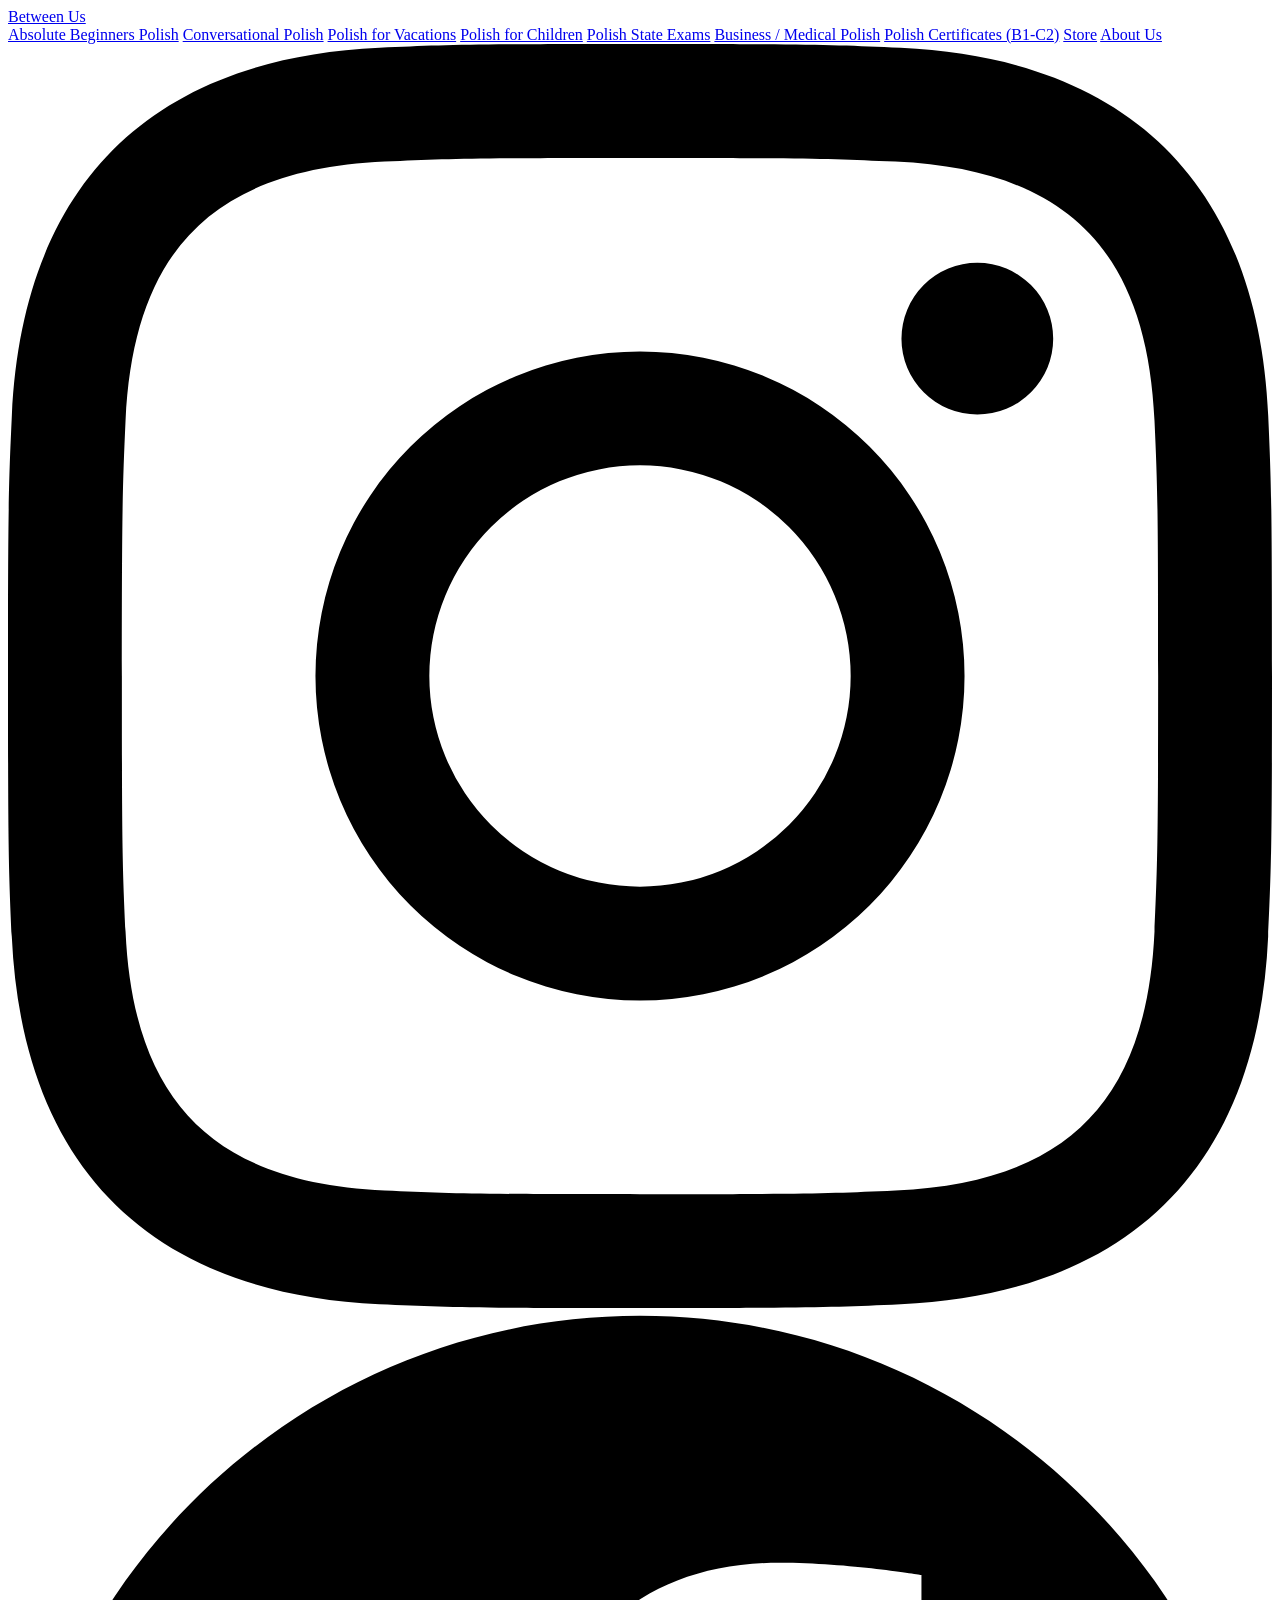
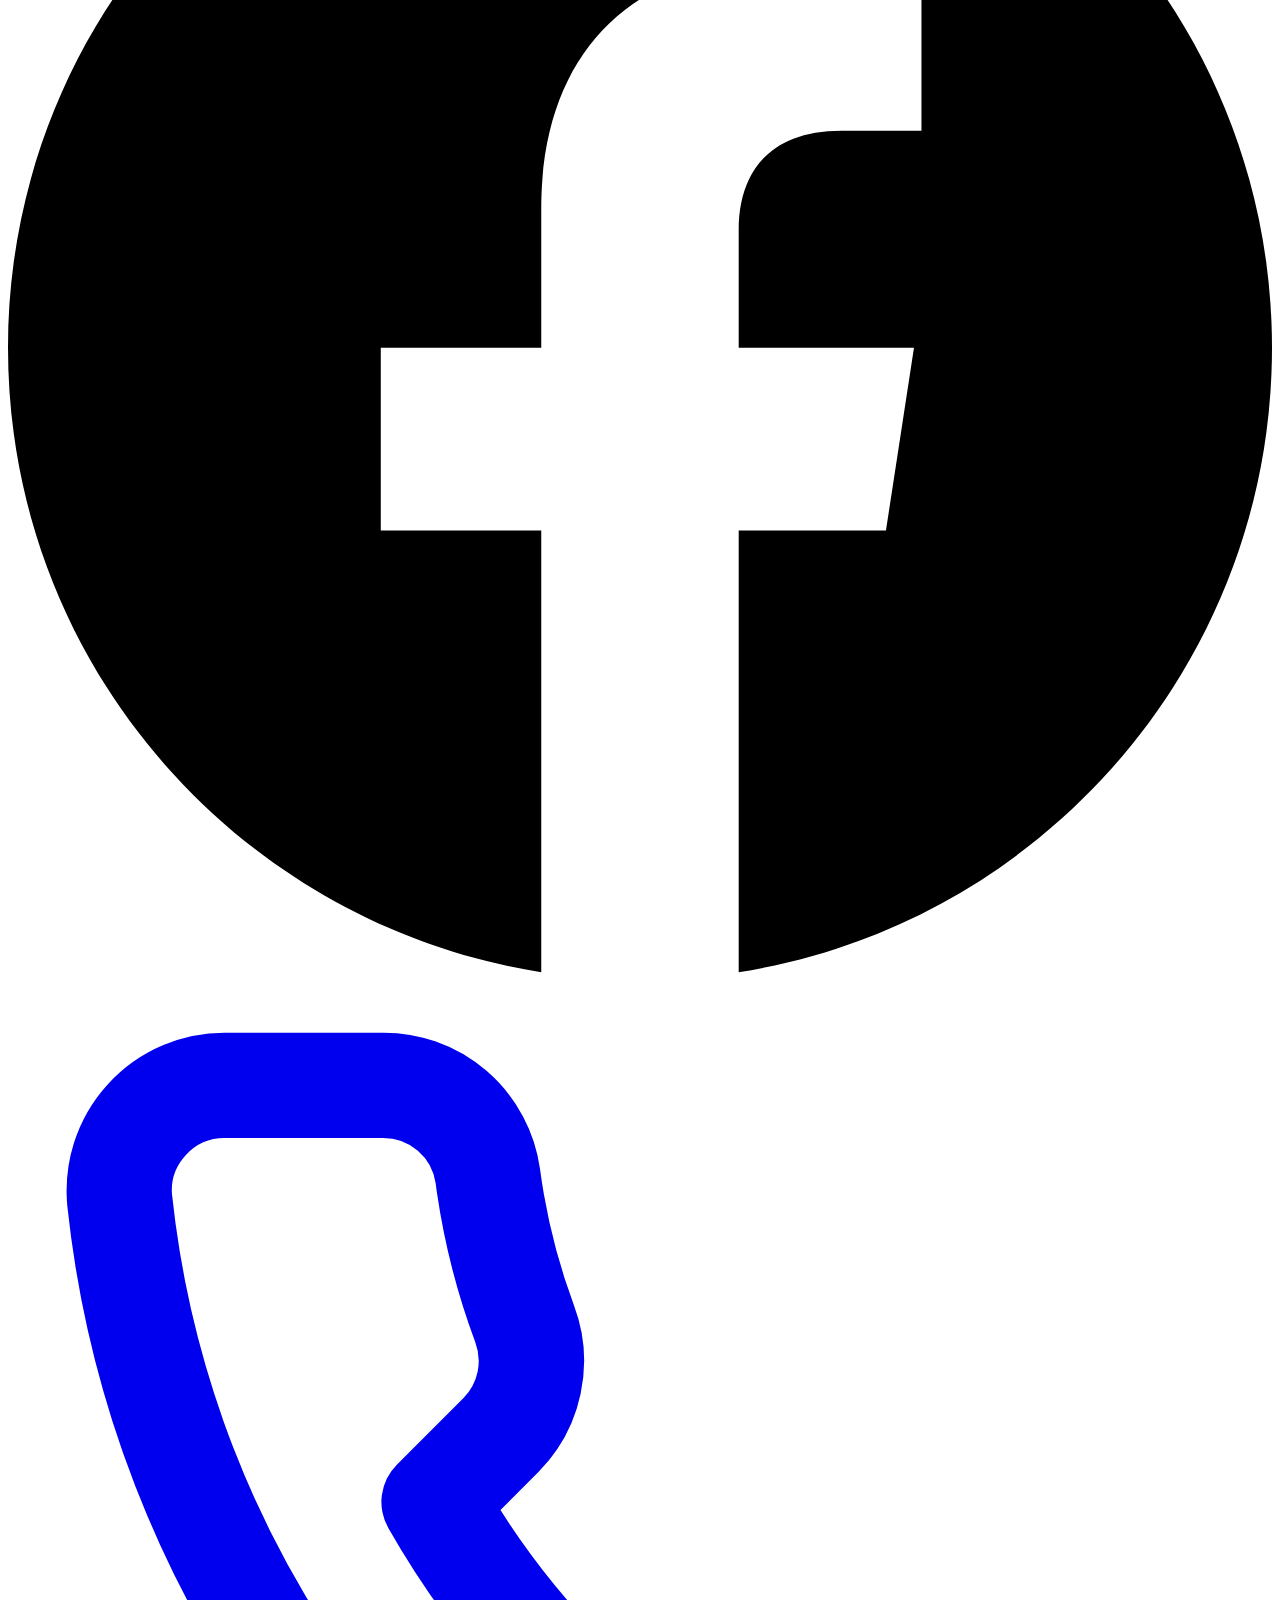
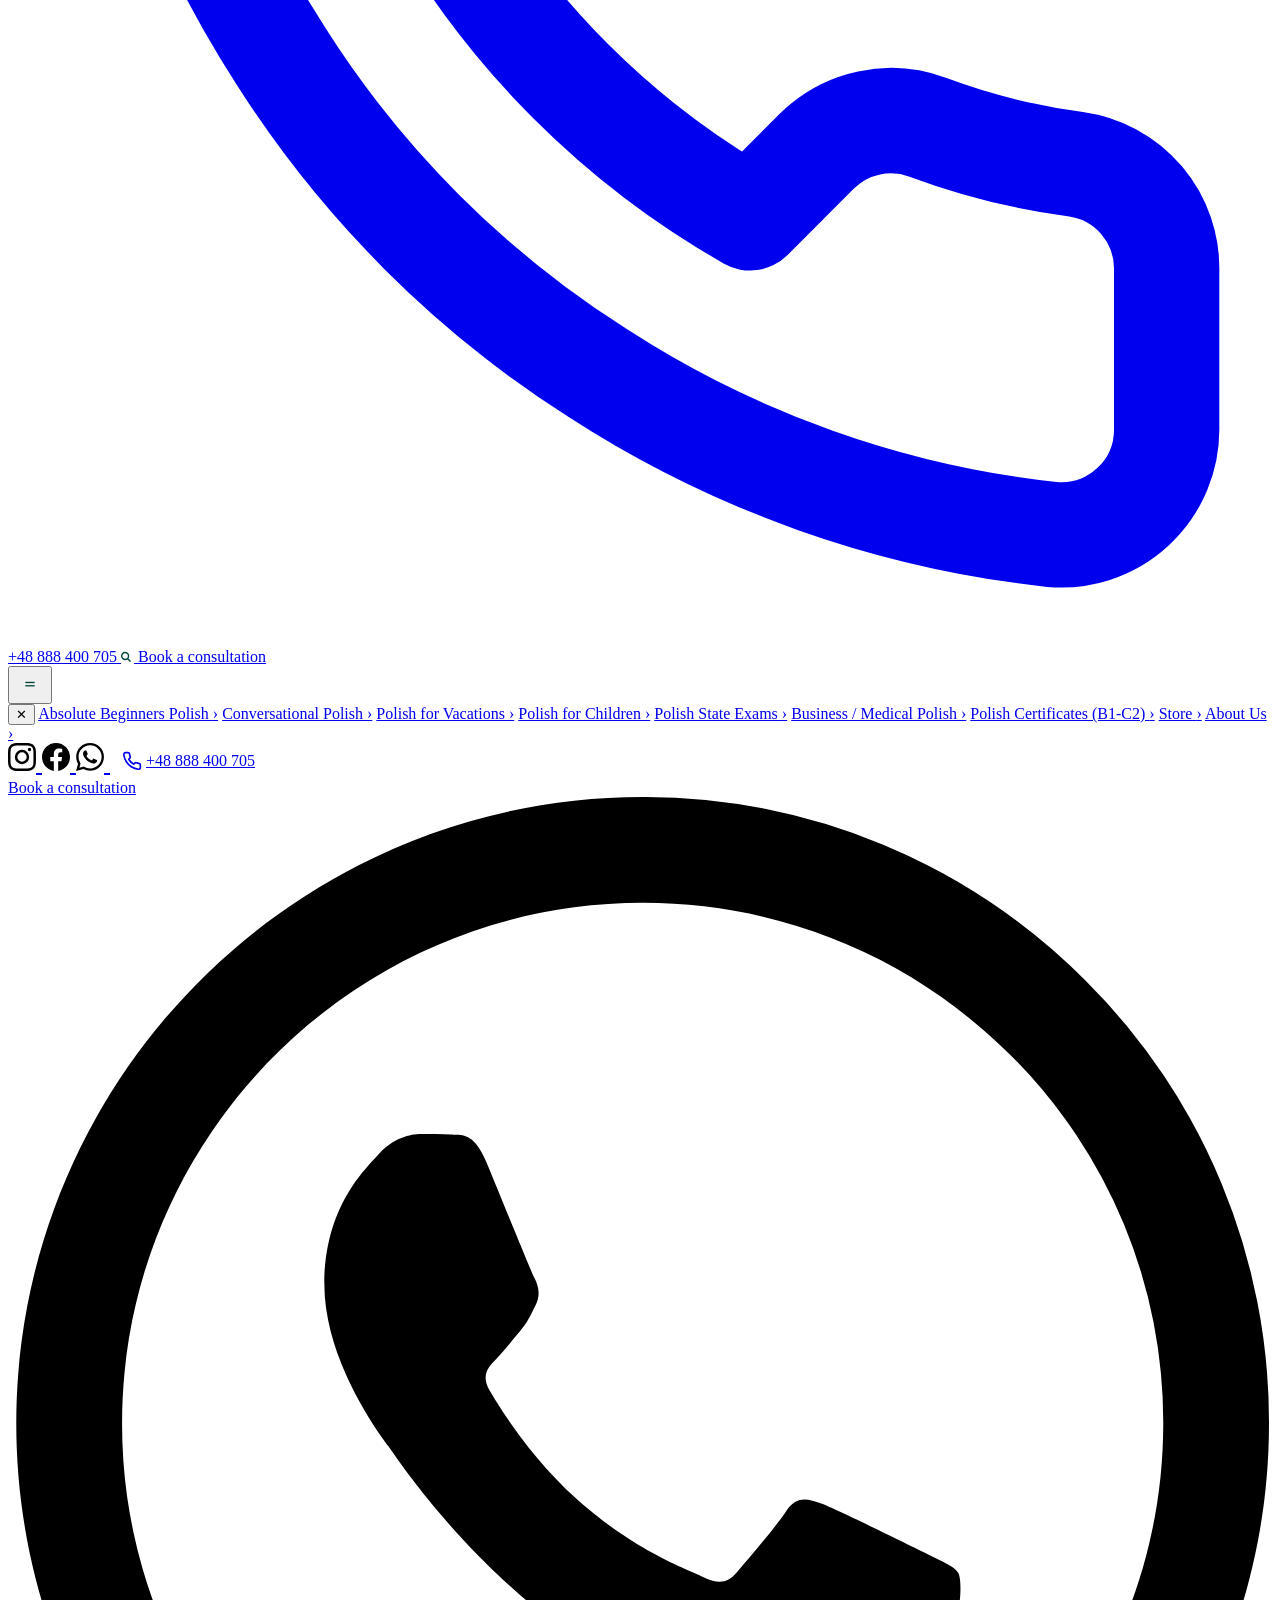
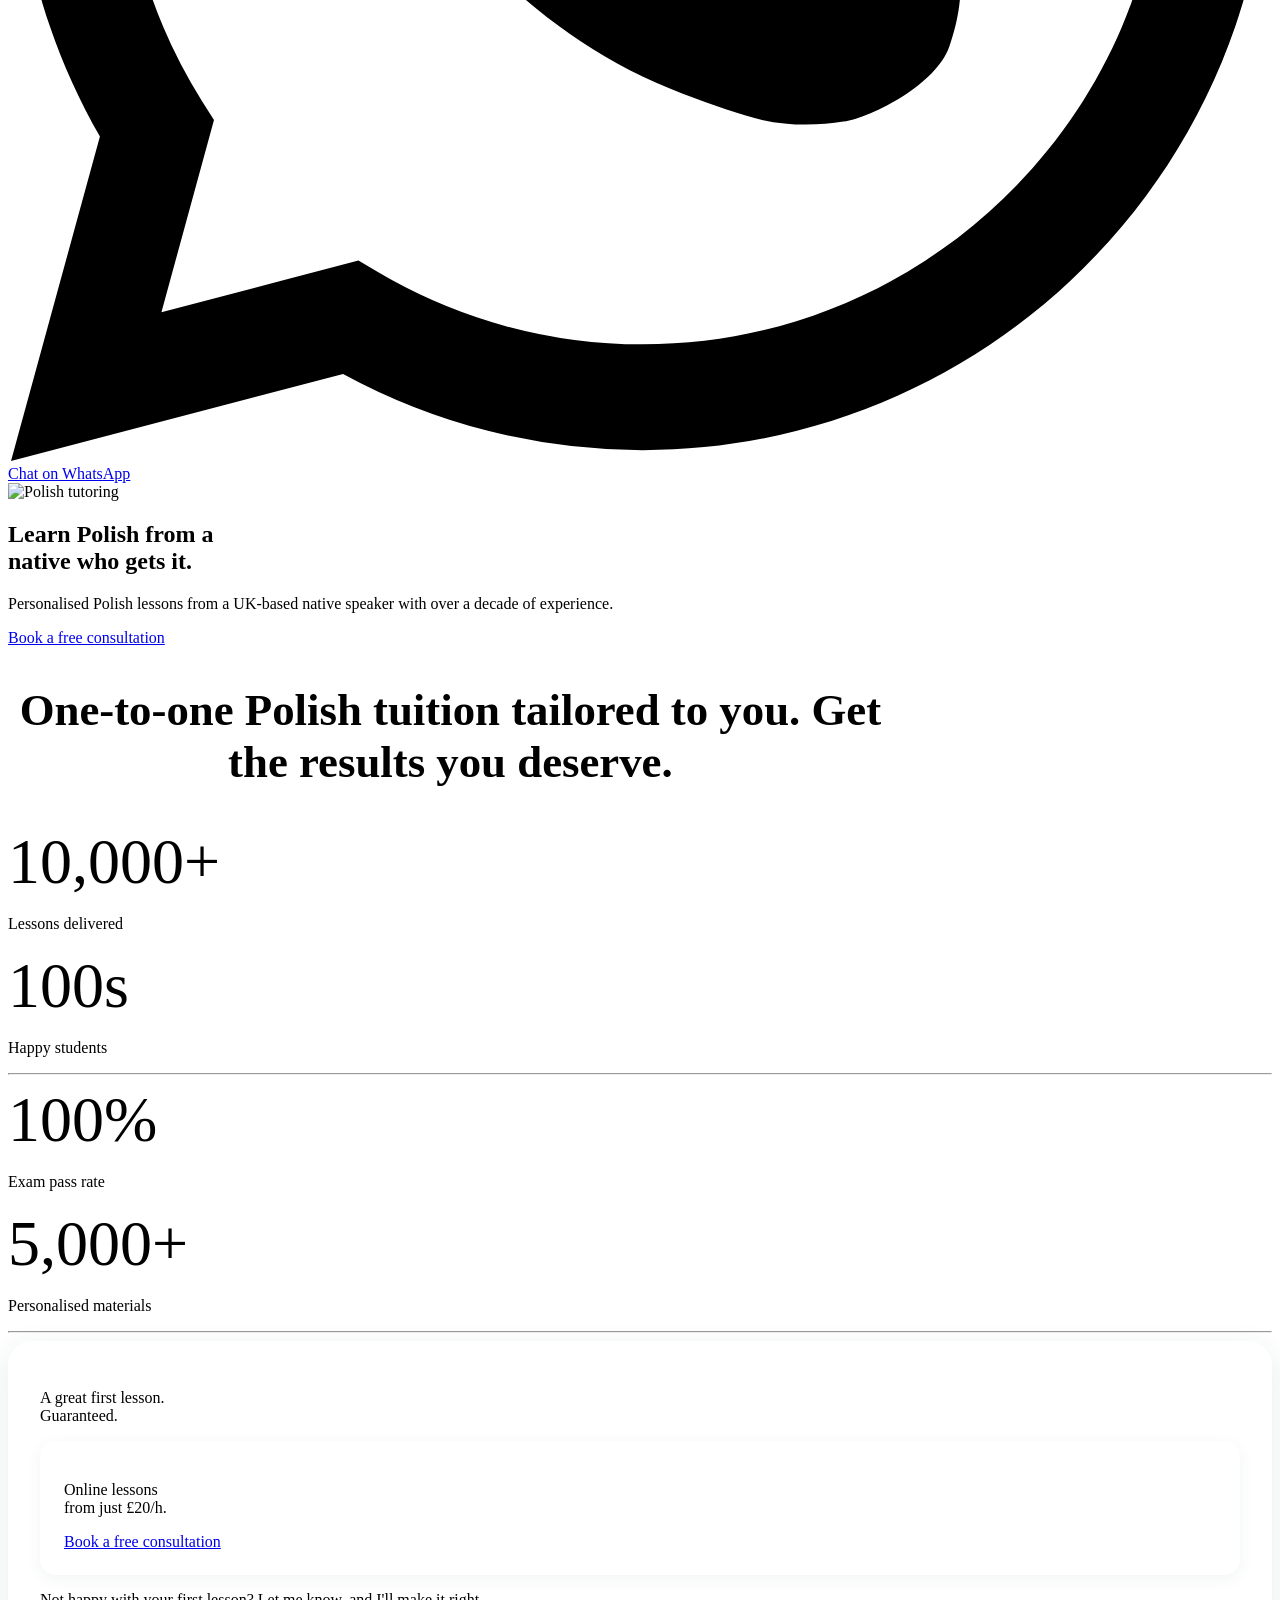
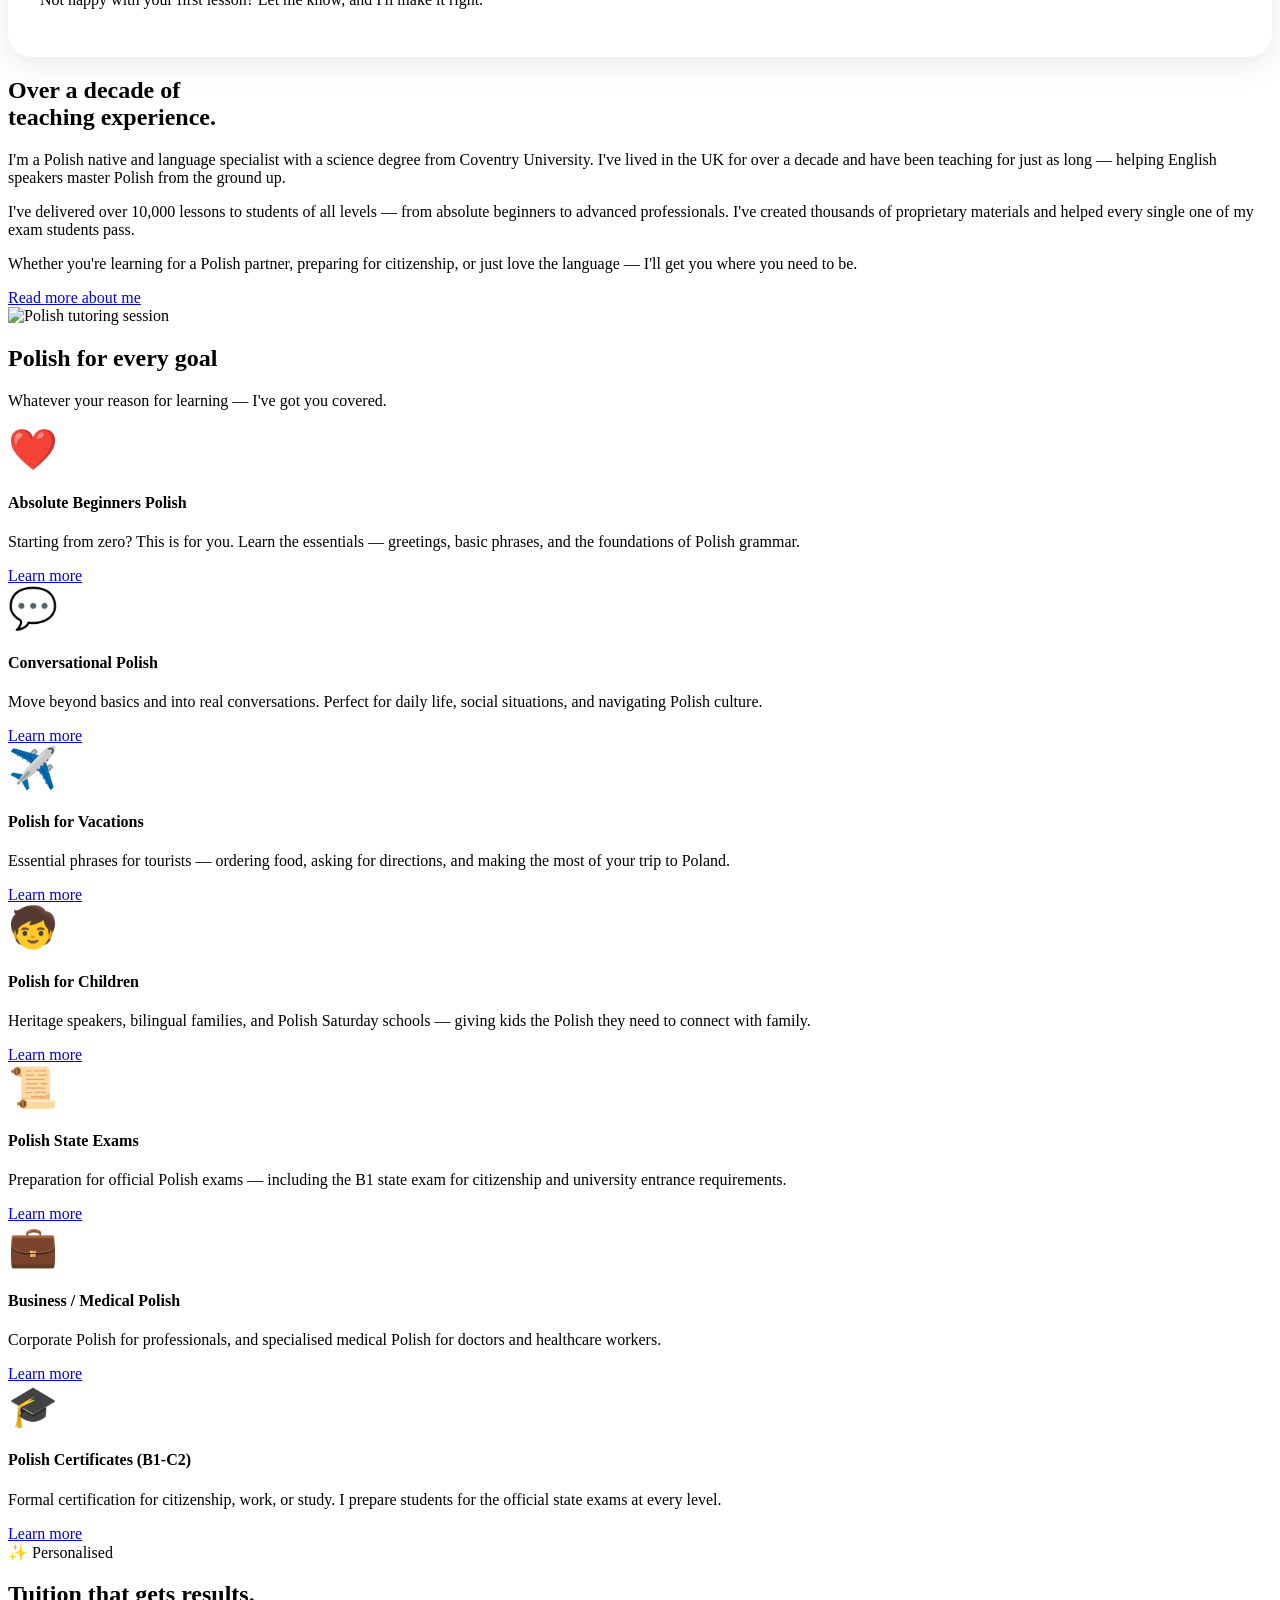
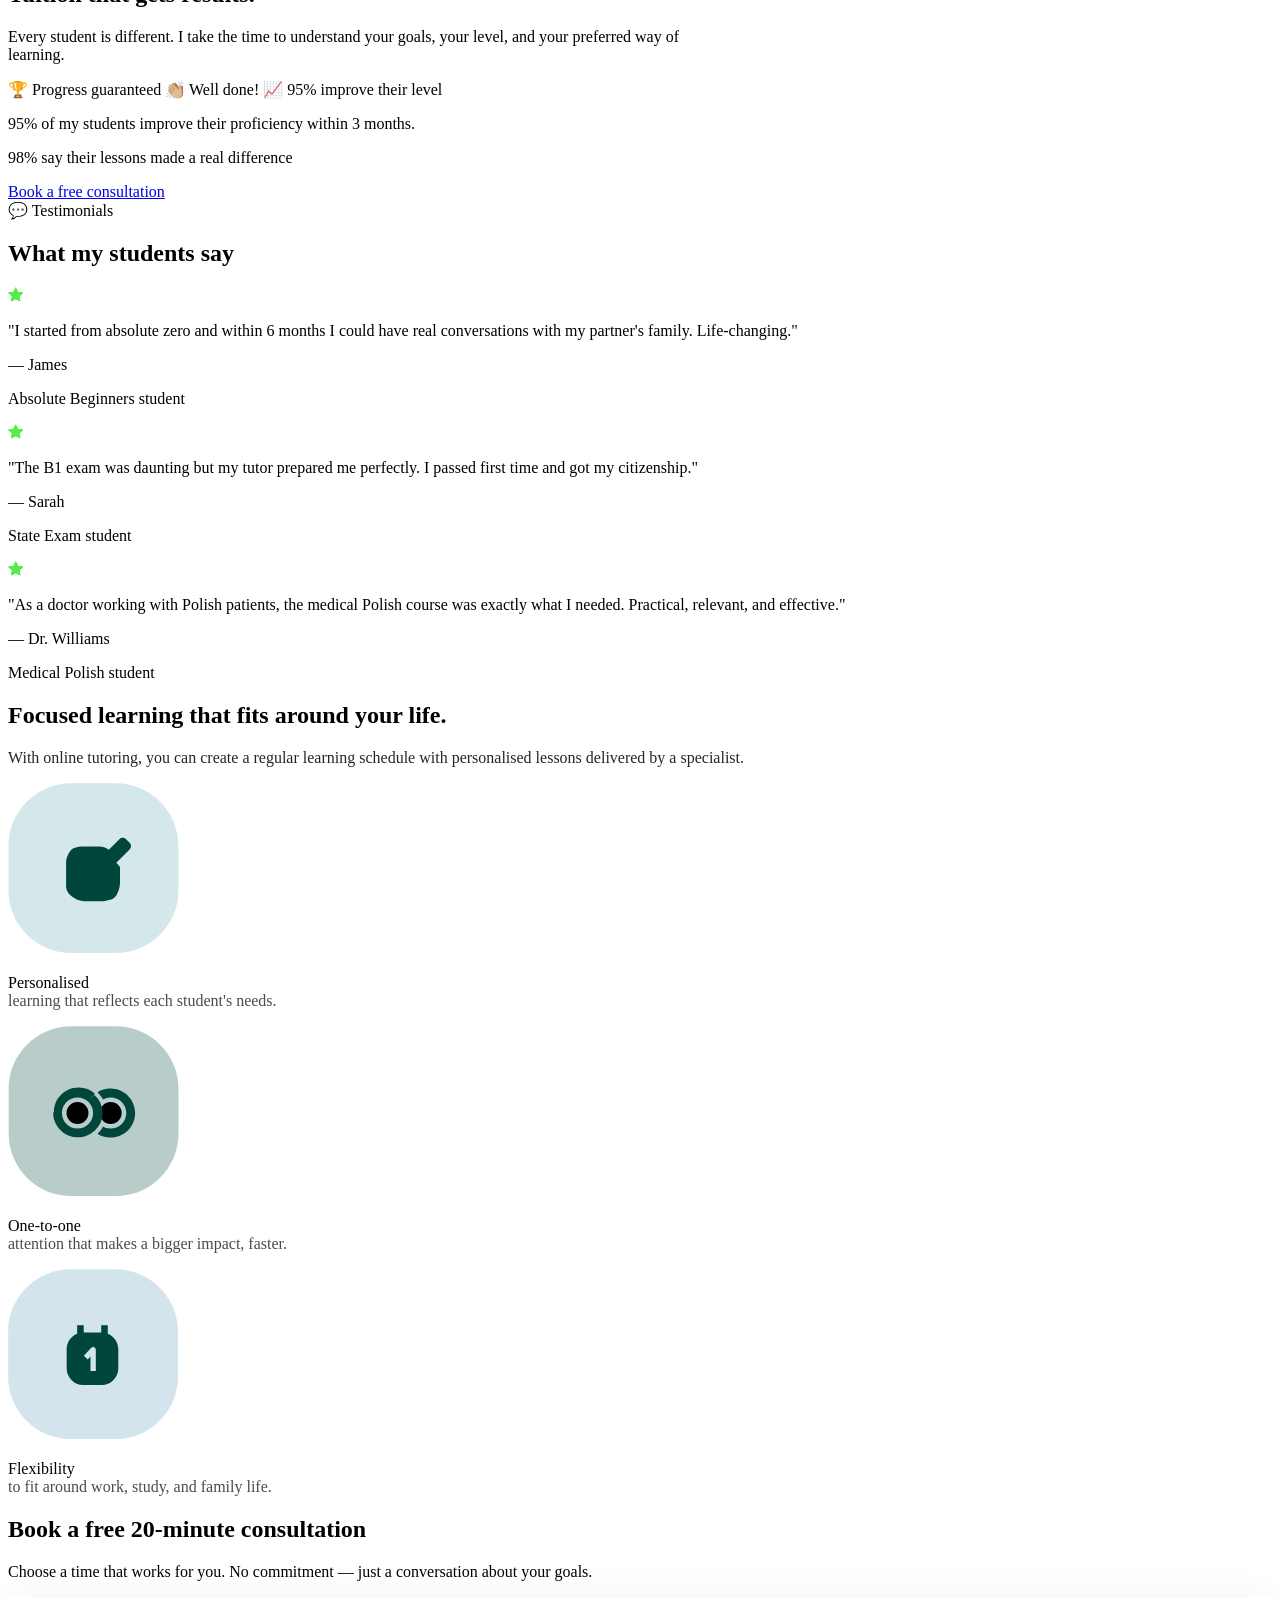
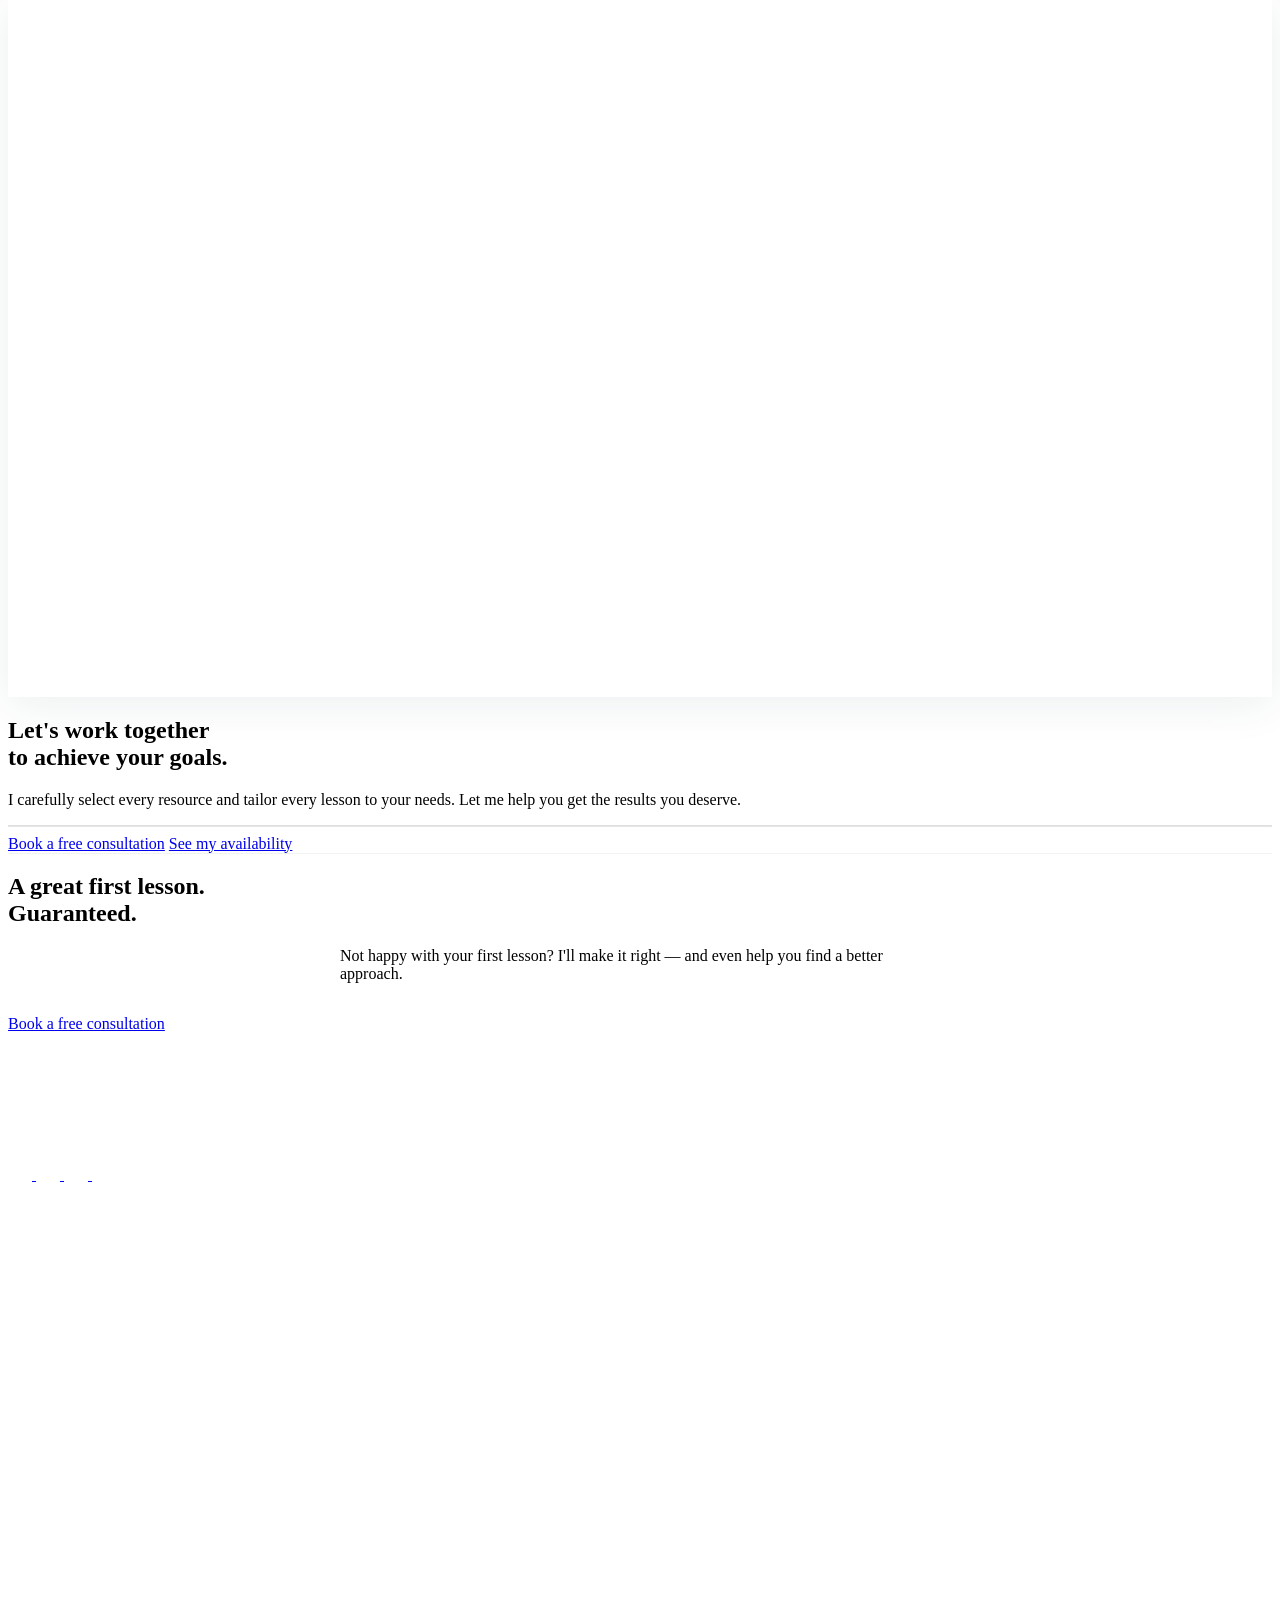
==== commit 1cb469e7: "Update fmt.Println message from 'Hello' to 'Goodbye'" ====
--- a/index.html
+++ b/index.html
@@ -1,610 +1,47 @@
 <!DOCTYPE html>
 <html lang="en">
 <head>
-    <meta charset="UTF-8">
-    <meta name="viewport" content="width=device-width, initial-scale=1.0">
-    <title>Między Nami – English tutoring with a British touch</title>
-    <link rel="preconnect" href="https://rsms.me/">
-    <link rel="stylesheet" href="https://rsms.me/inter/inter.css">
-    <style>
-        /* ===== RESET & BASE ===== */
-        * {
-            margin: 0;
-            padding: 0;
-            box-sizing: border-box;
-        }
-
-        body {
-            font-family: 'Inter', -apple-system, BlinkMacSystemFont, sans-serif;
-            color: #242424;
-            background: #fff;
-            line-height: 1.5;
-            -webkit-font-smoothing: antialiased;
-        }
-
-        :root {
-            --dark-green: #00463a;
-            --bright-green: #55ed47;
-            --lime: #c9f0b7;
-            --pale-lime: #defcd1;
-            --pale-purple: #e4cbfc;
-            --pale-orange: #f8d08b;
-            --pale-yellow: #fff282;
-            --pale-pink: #ffb4a3;
-            --light-mint: #b5dfab;
-            --grey-100: #242424;
-            --grey-200: #515151;
-            --grey-400: #d1d1d1;
-        }
-
-        .container {
-            max-width: 1370px;
-            margin: 0 auto;
-            padding: 0 15px;
-        }
-
-        .container-fluid {
-            padding: 0 15px;
-        }
-
-        .row {
-            display: flex;
-            flex-wrap: wrap;
-            margin: 0 -15px;
-        }
-
-        .col-12 { flex: 0 0 100%; max-width: 100%; padding: 0 15px; }
-        .col-6 { flex: 0 0 50%; max-width: 50%; padding: 0 15px; }
-        .col-4 { flex: 0 0 33.333%; max-width: 33.333%; padding: 0 15px; }
-        .col-3 { flex: 0 0 25%; max-width: 25%; padding: 0 15px; }
-        .col-7 { flex: 0 0 58.333%; max-width: 58.333%; padding: 0 15px; }
-        .col-lg-6 { flex: 0 0 50%; max-width: 50%; padding: 0 15px; }
-        .col-lg-5 { flex: 0 0 41.666%; max-width: 41.666%; padding: 0 15px; }
-        .col-lg-4 { flex: 0 0 33.333%; max-width: 33.333%; padding: 0 15px; }
-        .col-lg-3 { flex: 0 0 25%; max-width: 25%; padding: 0 15px; }
-        .col-lg-2 { flex: 0 0 16.666%; max-width: 16.666%; padding: 0 15px; }
-
-        @media (max-width: 992px) {
-            .col-lg-6, .col-lg-5, .col-lg-4, .col-lg-3, .col-lg-2 {
-                flex: 0 0 100%;
-                max-width: 100%;
-            }
-        }
-
-        /* ===== BUTTONS ===== */
-        .btn {
-            display: inline-block;
-            font-family: 'Inter', sans-serif;
-            font-weight: 600;
-            text-align: center;
-            border: 1px solid transparent;
-            border-radius: 50rem;
-            padding: 0.75rem 1.25rem;
-            font-size: 0.85rem;
-            line-height: 1;
-            cursor: pointer;
-            transition: all 0.15s ease;
-            letter-spacing: -0.02em;
-            text-decoration: none;
-        }
-
-        .btn-primary {
-            background: var(--bright-green);
-            color: var(--dark-green);
-            border-color: var(--bright-green);
-        }
-        .btn-primary:hover {
-            background: #35ea24;
-            border-color: #2ae819;
-            color: var(--dark-green);
-        }
-
-        .btn-secondary {
-            background: var(--dark-green);
-            color: #fff;
-            border-color: var(--dark-green);
-        }
-        .btn-secondary:hover {
-            background: #00201a;
-            border-color: #001310;
-            color: #fff;
-        }
-
-        .btn-outline-secondary {
-            background: transparent;
-            color: var(--dark-green);
-            border-color: var(--dark-green);
-        }
-        .btn-outline-secondary:hover {
-            background: var(--dark-green);
-            color: #fff;
-        }
-
-        .btn-sm {
-            padding: 0.4rem 0.7rem;
-            font-size: 0.75rem;
-        }
-
-        .btn-lg {
-            padding: 1.5rem 2.5rem;
-            font-size: 1.25rem;
-        }
-
-        .btn-link {
-            background: none;
-            border: none;
-            color: var(--dark-green);
-            font-weight: 500;
-            padding: 0.4rem 0.5rem;
-            font-size: 0.75rem;
-            cursor: pointer;
-            text-decoration: none;
-            white-space: nowrap;
-        }
-        .btn-link:hover {
-            color: #38d02a;
-        }
-
-        /* ===== TYPOGRAPHY ===== */
-        .h1, h1 {
-            font-family: 'Faro', 'Inter', sans-serif;
-            font-size: 4.25rem;
-            font-weight: 600;
-            line-height: 1;
-            color: var(--dark-green);
-            letter-spacing: -0.03em;
-        }
-
-        .h2, h2 {
-            font-family: 'Faro', 'Inter', sans-serif;
-            font-size: 3.625rem;
-            font-weight: 600;
-            line-height: 1.1;
-            color: var(--dark-green);
-            letter-spacing: -0.03em;
-        }
-
-        .h3, h3 {
-            font-family: 'Faro', 'Inter', sans-serif;
-            font-size: 1.75rem;
-            font-weight: 600;
-            line-height: 1.15;
-            color: var(--dark-green);
-            letter-spacing: -0.03em;
-        }
-
-        .h4, h4 {
-            font-family: 'Faro', 'Inter', sans-serif;
-            font-size: 1.25rem;
-            font-weight: 600;
-            line-height: 1.15;
-            color: var(--dark-green);
-            letter-spacing: -0.03em;
-        }
-
-        .display-1 {
-            font-family: 'Faro', 'Inter', sans-serif;
-            font-size: 8.75rem;
-            font-weight: 600;
-            line-height: 1.1;
-            color: var(--dark-green);
-            letter-spacing: -0.03em;
-        }
-
-        .display-2 {
-            font-family: 'Faro', 'Inter', sans-serif;
-            font-size: 6.25rem;
-            font-weight: 600;
-            line-height: 1;
-            color: var(--dark-green);
-            letter-spacing: -0.03em;
-        }
-
-        .body-1 {
-            font-size: 1.625rem;
-            font-weight: 500;
-            letter-spacing: -0.02em;
-            line-height: 1.2;
-        }
-
-        .body-2 {
-            font-size: 1.375rem;
-            letter-spacing: -0.02em;
-            line-height: 1.4;
-        }
-
-        .body-3 {
-            font-size: 1.25rem;
-            letter-spacing: -0.02em;
-            line-height: 1.4;
-        }
-
-        .body-4 {
-            font-size: 1.0625rem;
-            letter-spacing: -0.015em;
-            line-height: 1.3;
-        }
-
-        .medium { font-weight: 500; }
-
-        /* ===== UTILITY ===== */
-        .text-center { text-align: center; }
-        .text-white { color: #fff; }
-        .text-dark-green { color: var(--dark-green); }
-        .text-grey-200 { color: var(--grey-200); }
-        .text-grey-400 { color: var(--grey-400); }
-        .text-lime { color: var(--lime); }
-
-        .bg-white { background: #fff; }
-        .bg-light { background: #f7f6f5; }
-        .bg-bright-green { background: var(--bright-green); }
-        .bg-dark-green { background: var(--dark-green); }
-        .bg-pale-lime { background: var(--pale-lime); }
-        .bg-pale-purple { background: var(--pale-purple); }
-        .bg-pale-orange { background: var(--pale-orange); }
-        .bg-pale-yellow { background: var(--pale-yellow); }
-        .bg-pale-pink { background: var(--pale-pink); }
-        .bg-lime { background: var(--lime); }
-
-        .border-bottom { border-bottom: 1px solid var(--grey-400); }
-        .border-top { border-top: 1px solid var(--grey-400); }
-        .border-dark-green-10 { border-color: rgba(0,70,58,0.1); }
-        .border-light-mint { border-color: var(--light-mint); }
-
-        .rounded-lg { border-radius: 1.5rem; }
-        .rounded { border-radius: 1rem; }
-
-        .d-flex { display: flex; }
-        .d-block { display: block; }
-        .d-none { display: none; }
-
-        .flex-column { flex-direction: column; }
-        .flex-row { flex-direction: row; }
-        .flex-wrap { flex-wrap: wrap; }
-        .align-items-center { align-items: center; }
-        .justify-content-center { justify-content: center; }
-        .justify-content-between { justify-content: space-between; }
-        .justify-content-start { justify-content: flex-start; }
-        .justify-content-end { justify-content: flex-end; }
-
-        .w-100 { width: 100%; }
-        .position-relative { position: relative; }
-        .overflow-hidden { overflow: hidden; }
-
-        .py-3 { padding: 0.75rem 0; }
-        .py-4 { padding: 1.25rem 0; }
-        .py-5 { padding: 2rem 0; }
-        .py-7 { padding: 4rem 0; }
-        .py-8 { padding: 4.5rem 0; }
-        .py-9 { padding: 6.5rem 0; }
-        .px-2 { padding: 0 0.5rem; }
-        .px-3 { padding: 0 0.75rem; }
-        .px-4 { padding: 0 1.25rem; }
-        .px-5 { padding: 0 2rem; }
-        .px-6 { padding: 0 2.5rem; }
-        .px-0 { padding: 0; }
-        .pt-4 { padding-top: 1.25rem; }
-        .pt-5 { padding-top: 2rem; }
-        .pt-7 { padding-top: 4rem; }
-        .pt-8 { padding-top: 4.5rem; }
-        .pb-4 { padding-bottom: 1.25rem; }
-        .pb-5 { padding-bottom: 2rem; }
-        .pb-7 { padding-bottom: 4rem; }
-        .pb-8 { padding-bottom: 4.5rem; }
-        .pb-0 { padding-bottom: 0; }
-
-        .my-4 { margin: 1.25rem 0; }
-        .my-5 { margin: 2rem 0; }
-        .my-6 { margin: 2.5rem 0; }
-        .mt-2 { margin-top: 0.5rem; }
-        .mt-3 { margin-top: 0.75rem; }
-        .mt-4 { margin-top: 1.25rem; }
-        .mt-5 { margin-top: 2rem; }
-        .mt-6 { margin-top: 2.5rem; }
-        .mt-7 { margin-top: 4rem; }
-        .mb-2 { margin-bottom: 0.5rem; }
-        .mb-3 { margin-bottom: 0.75rem; }
-        .mb-4 { margin-bottom: 1.25rem; }
-        .mb-5 { margin-bottom: 2rem; }
-        .mb-6 { margin-bottom: 2.5rem; }
-        .mb-7 { margin-bottom: 4rem; }
-        .mb-8 { margin-bottom: 4.5rem; }
-        .mb-0 { margin-bottom: 0; }
-        .mx-auto { margin: 0 auto; }
-        .ml-auto { margin-left: auto; }
-        .mr-auto { margin-right: auto; }
-        .mr-2 { margin-right: 0.5rem; }
-        .ml-2 { margin-left: 0.5rem; }
-        .mr-4 { margin-right: 1.25rem; }
-
-        .gap-1 { gap: 0.25rem; }
-        .gap-2 { gap: 0.5rem; }
-        .gap-3 { gap: 0.75rem; }
-        .gap-5 { gap: 2rem; }
-
-        @media (min-width: 768px) {
-            .d-md-flex { display: flex; }
-            .d-md-none { display: none; }
-            .py-md-10 { padding: 8.75rem 0; }
-            .py-md-8 { padding: 4.5rem 0; }
-            .px-md-5 { padding: 0 2rem; }
-            .px-md-8 { padding: 0 4.5rem; }
-            .mb-md-0 { margin-bottom: 0; }
-            .mb-md-5 { margin-bottom: 2rem; }
-            .mb-md-6 { margin-bottom: 2.5rem; }
-            .mb-md-8 { margin-bottom: 4.5rem; }
-            .mb-md-11 { margin-bottom: 12.5rem; }
-            .pt-md-8 { padding-top: 4.5rem; }
-            .pb-md-10 { padding-bottom: 8.75rem; }
-        }
-
-        @media (min-width: 992px) {
-            .d-lg-flex { display: flex; }
-            .d-lg-none { display: none; }
-            .d-lg-block { display: block; }
-            .flex-lg-row { flex-direction: row; }
-            .flex-lg-row-reverse { flex-direction: row-reverse; }
-            .py-lg-0 { padding: 0; }
-            .px-lg-4 { padding: 0 1.25rem; }
-            .px-lg-6 { padding: 0 2.5rem; }
-            .px-lg-8 { padding: 0 4.5rem; }
-            .pt-lg-6 { padding-top: 2.5rem; }
-            .pt-lg-7 { padding-top: 4rem; }
-            .pt-lg-8 { padding-top: 4.5rem; }
-            .pt-lg-9 { padding-top: 6.5rem; }
-            .pb-lg-6 { padding-bottom: 2.5rem; }
-            .pb-lg-7 { padding-bottom: 4rem; }
-            .pb-lg-9 { padding-bottom: 6.5rem; }
-            .mb-lg-0 { margin-bottom: 0; }
-            .mb-lg-5 { margin-bottom: 2rem; }
-            .mb-lg-6 { margin-bottom: 2.5rem; }
-            .mb-lg-8 { margin-bottom: 4.5rem; }
-            .mt-lg-0 { margin-top: 0; }
-            .mt-lg-5 { margin-top: 2rem; }
-            .mt-lg-6 { margin-top: 2.5rem; }
-            .mt-lg-9 { margin-top: 6.5rem; }
-        }
-
-        @media (max-width: 992px) {
-            .h1, h1 { font-size: 2.688rem; }
-            .h2, h2 { font-size: 2.5rem; }
-            .display-1 { font-size: 6.875rem; }
-            .display-2 { font-size: 5rem; }
-            .body-1 { font-size: 1.25rem; }
-            .body-2 { font-size: 1.063rem; }
-            .body-3 { font-size: 0.9375rem; }
-            .body-4 { font-size: 0.9375rem; }
-        }
-
-        @media (max-width: 768px) {
-            .h1, h1 { font-size: 2.625rem; }
-            .h2, h2 { font-size: 2rem; }
-            .display-1 { font-size: 6.25rem; }
-            .display-2 { font-size: 3.125rem; }
-        }
-
-        /* ===== CARD ===== */
-        .card {
-            background: #f9f7f1;
-            border-radius: 1.5rem;
-            border: 0;
-            display: flex;
-            flex-direction: column;
-            word-wrap: break-word;
-            background-clip: border-box;
-            position: relative;
-        }
-        .card-body { padding: 1.25rem; flex: 1 1 auto; }
-        @media (min-width: 992px) { .card-body { padding: 2rem; } }
-
-        /* ===== BADGE ===== */
-        .badge {
-            display: inline-block;
-            padding: 0.75rem 0.875rem;
-            font-size: 0.875rem;
-            font-weight: 600;
-            line-height: 1;
-            border-radius: 0.75rem;
-            text-align: center;
-        }
-        .badge-pill { border-radius: 10rem; }
-        .badge-secondary { background: var(--dark-green); color: #fff; }
-        .badge-white { background: #fff; color: var(--grey-100); }
-
-        /* ===== SHADOW ===== */
-        .shadow-pale-green {
-            position: relative;
-            margin-bottom: 1.25rem;
-            margin-right: 1.25rem;
-        }
-        .shadow-pale-green::before {
-            content: '';
-            position: absolute;
-            top: 1.25rem;
-            left: 1.25rem;
-            width: 100%;
-            height: 100%;
-            background: #bbdfaa;
-            border-radius: 1rem;
-            z-index: 1;
-        }
-        .shadow-pale-green > * { position: relative; z-index: 3; border-radius: 1rem; }
-        @media (max-width: 768px) {
-            .shadow-pale-green { margin-bottom: 0.75rem; margin-right: 0.75rem; }
-            .shadow-pale-green::before { top: 0.75rem; left: 0.75rem; }
-        }
-
-        /* ===== NAV ===== */
-        .navbar {
-            display: flex;
-            align-items: center;
-            padding: 0.3rem 1rem;
-            background: #fff;
-            border-bottom: 1px solid var(--grey-400);
-            position: sticky;
-            top: 0;
-            z-index: 1030;
-            flex-wrap: nowrap;
-            gap: 0.3rem;
-            min-height: 44px;
-        }
-        .navbar .logo {
-            margin-right: 0.5rem;
-            flex-shrink: 0;
-            font-size: 1.1rem;
-        }
-        .navbar .nav-links {
-            display: flex;
-            align-items: center;
-            gap: 0.1rem;
-            flex: 1;
-            flex-wrap: nowrap;
-            overflow-x: auto;
-            scrollbar-width: none;
-        }
-        .navbar .nav-links::-webkit-scrollbar { display: none; }
-        .navbar .nav-links a { 
-            text-decoration: none; 
-            white-space: nowrap;
-        }
-        .navbar .nav-links .btn-link {
-            font-size: 0.75rem;
-            padding: 0.25rem 0.4rem;
-        }
-        .hamburger {
-            display: none;
-            background: var(--bright-green);
-            border: none;
-            border-radius: 50%;
-            padding: 0.3rem;
-            cursor: pointer;
-            margin-left: auto;
-            flex-shrink: 0;
-        }
-        @media (max-width: 1400px) {
-            .navbar .nav-links { display: none; }
-            .hamburger { display: block; }
-        }
-
-        /* ===== HERO ===== */
-        .hero-section .hero-image {
-            display: none;
-        }
-
-        /* ===== STATS GRID ===== */
-        .stats-grid {
-            display: grid;
-            grid-template-columns: 1fr 1fr;
-            gap: 1.5rem 2rem;
-        }
-        .stats-grid hr { grid-column: 1 / -1; }
-
-        /* ===== ICON ===== */
-        .icon {
-            display: flex;
-            align-items: center;
-            justify-content: center;
-            width: var(--size, 122px);
-            height: var(--size, 122px);
-        }
-        @media (min-width: 992px) {
-            .icon {
-                width: var(--size-lg, 138px);
-                height: var(--size-lg, 138px);
-            }
-        }
-
-        /* ===== RESPONSIVE HELPERS ===== */
-        .img-fluid { max-width: 100%; height: auto; }
-        .list-unstyled { list-style: none; padding-left: 0; }
-
-        /* ===== MOBILE MENU OVERLAY ===== */
-        .mobile-menu {
-            display: none;
-            position: fixed;
-            top: 0;
-            right: 0;
-            bottom: 0;
-            width: 100%;
-            background: #fff;
-            z-index: 1040;
-            padding: 1.25rem;
-            flex-direction: column;
-            overflow-y: auto;
-        }
-        .mobile-menu.open { display: flex; }
-        .mobile-menu .close-btn {
-            background: none;
-            border: none;
-            font-size: 2rem;
-            cursor: pointer;
-            margin-left: auto;
-        }
-        .mobile-menu .menu-item {
-            padding: 0.75rem 0;
-            border-bottom: 1px solid rgba(0,70,58,0.1);
-            font-size: 1.1rem;
-            font-weight: 600;
-            color: var(--dark-green);
-            text-decoration: none;
-            display: flex;
-            justify-content: space-between;
-            align-items: center;
-        }
-        .mobile-menu .menu-item:last-child { border-bottom: none; }
-
-        /* ===== FOOTER ===== */
-        .link-border { border-bottom: 1px solid var(--light-mint); }
-        @media (min-width: 992px) { .link-border { border-bottom: none; } }
-
-        /* ===== GUARANTEE CARD FIX ===== */
-        .guarantee-card {
-            display: flex;
-            flex-direction: column;
-        }
-        .guarantee-card .card-inner {
-            display: flex;
-            flex-direction: column;
-            height: 100%;
-        }
-        .guarantee-card .card-body {
-            flex: 1;
-        }
-
-        @media (max-width: 992px) {
-            .stats-grid {
-                grid-template-columns: 1fr 1fr;
-                gap: 1rem;
-            }
-        }
-        @media (max-width: 576px) {
-            .stats-grid {
-                grid-template-columns: 1fr;
-                gap: 0.5rem;
-            }
-        }
-    </style>
+    <meta charset="UTF-8" />
+    <meta name="viewport" content="width=device-width, initial-scale=1.0" />
+    <title>Between Us – Polish tutoring with a native touch</title>
+    <link rel="preconnect" href="https://rsms.me/" />
+    <link rel="stylesheet" href="https://rsms.me/inter/inter.css" />
+    <link rel="stylesheet" href="style.css" />
 </head>
 <body>
 
     <!-- ===== NAVIGATION ===== -->
     <nav class="navbar">
-        <a href="index.html" class="logo" style="font-family:'Faro','Inter',sans-serif;font-size:1.1rem;font-weight:600;color:var(--dark-green);letter-spacing:-0.03em;text-decoration:none;flex-shrink:0;">
-            Między Nami
+        <a href="/" class="logo">
+            Between Us
         </a>
         <div class="nav-links">
-            <a href="#" class="btn btn-link btn-sm">Language coaching</a>
-            <a href="#" class="btn btn-link btn-sm">English Competitions</a>
-            <a href="#" class="btn btn-link btn-sm">Matura &amp; 8th grade exams</a>
-            <a href="#" class="btn btn-link btn-sm">Business &amp; Medical English</a>
-            <a href="#" class="btn btn-link btn-sm">IELTS &amp; Cambridge Certificates (C1/C2)</a>
-            <a href="#" class="btn btn-link btn-sm">School age General lessons</a>
-            <a href="#" class="btn btn-link btn-sm">Adult Lessons</a>
-            <a href="#" class="btn btn-link btn-sm">Store</a>
-            <a href="#" class="btn btn-link btn-sm">Lesson plans</a>
-            <a href="aboutus.html" class="btn btn-link btn-sm">About us</a>
-            <a href="#" class="btn btn-link btn-sm ml-auto" style="margin-left:auto;">Login</a>
-            <a href="#" class="btn btn-primary btn-sm d-flex align-items-center" style="flex-shrink:0;padding:0.3rem 0.7rem;font-size:0.75rem;">
+            <a href="/absolute-beginners" class="btn btn-link btn-sm">Absolute Beginners Polish</a>
+            <a href="/conversational" class="btn btn-link btn-sm">Conversational Polish</a>
+            <a href="/vacations" class="btn btn-link btn-sm">Polish for Vacations</a>
+            <a href="/children" class="btn btn-link btn-sm">Polish for Children</a>
+            <a href="/state-exams" class="btn btn-link btn-sm">Polish State Exams</a>
+            <a href="/business-medical" class="btn btn-link btn-sm">Business / Medical Polish</a>
+            <a href="/certificates" class="btn btn-link btn-sm">Polish Certificates (B1-C2)</a>
+            <a href="/store" class="btn btn-link btn-sm">Store</a>
+            <a href="/aboutus" class="btn btn-link btn-sm">About Us</a>
+
+            <!-- SOCIAL ICONS IN HEADER -->
+            <a href="https://www.instagram.com/" target="_blank" class="social-icon-btn instagram" aria-label="Instagram">
+                <svg viewBox="0 0 24 24"><path d="M12 2.163c3.204 0 3.584.012 4.85.07 3.252.148 4.771 1.691 4.919 4.919.058 1.265.069 1.645.069 4.849 0 3.205-.012 3.584-.069 4.849-.149 3.225-1.664 4.771-4.919 4.919-1.266.058-1.644.07-4.85.07-3.204 0-3.584-.012-4.849-.07-3.26-.149-4.771-1.699-4.919-4.92-.058-1.265-.07-1.644-.07-4.849 0-3.204.013-3.583.07-4.849.149-3.227 1.664-4.771 4.919-4.919 1.266-.057 1.645-.069 4.849-.069zM12 0C8.741 0 8.333.014 7.053.072 2.695.272.273 2.69.073 7.052.014 8.333 0 8.741 0 12c0 3.259.014 3.668.072 4.948.2 4.358 2.618 6.78 6.98 6.98C8.333 23.986 8.741 24 12 24c3.259 0 3.668-.014 4.948-.072 4.354-.2 6.782-2.618 6.979-6.98.059-1.28.073-1.689.073-4.948 0-3.259-.014-3.667-.072-4.947-.196-4.354-2.617-6.78-6.979-6.98C15.668.014 15.259 0 12 0zm0 5.838a6.162 6.162 0 100 12.324 6.162 6.162 0 000-12.324zM12 16a4 4 0 110-8 4 4 0 010 8zm6.406-11.845a1.44 1.44 0 100 2.881 1.44 1.44 0 000-2.881z"/></svg>
+            </a>
+            <a href="https://www.facebook.com/" target="_blank" class="social-icon-btn facebook" aria-label="Facebook">
+                <svg viewBox="0 0 24 24"><path d="M24 12.073c0-6.627-5.373-12-12-12s-12 5.373-12 12c0 5.99 4.388 10.954 10.125 11.854v-8.385H7.078v-3.47h3.047V9.43c0-3.007 1.792-4.669 4.533-4.669 1.312 0 2.686.235 2.686.235v2.953H15.83c-1.491 0-1.956.925-1.956 1.874v2.25h3.328l-.532 3.47h-2.796v8.385C19.612 23.027 24 18.062 24 12.073z"/></svg>
+            </a>
+
+            <!-- PHONE NUMBER -->
+            <a href="tel:+48888400705" class="phone-link" aria-label="Call +48 888 400 705">
+                <svg viewBox="0 0 24 24" fill="none" stroke="currentColor" stroke-width="2" stroke-linecap="round" stroke-linejoin="round"><path d="M22 16.92v3a2 2 0 01-2.18 2 19.79 19.79 0 01-8.63-3.07 19.5 19.5 0 01-6-6 19.79 19.79 0 01-3.07-8.67A2 2 0 014.11 2h3a2 2 0 012 1.72c.127.96.362 1.903.7 2.81a2 2 0 01-.45 2.11L8.09 9.91a16 16 0 006 6l1.27-1.27a2 2 0 012.11-.45c.907.339 1.85.574 2.81.7A2 2 0 0122 16.92z"/></svg>
+                <span>+48 888 400 705</span>
+            </a>
+
+            <!-- CONSULTATION BUTTON -->
+            <a href="https://calendly.com/aarosakura" target="_blank" class="btn btn-primary btn-sm d-flex align-items-center" style="flex-shrink:0;">
                 <svg width="10" height="11" viewBox="0 0 12 13" fill="none" style="margin-right:3px;"><circle cx="4.95103" cy="5.89976" r="4.10103" stroke="#00463A" stroke-width="1.7"/><path d="M10.4479 12.6529C10.7798 12.9848 11.318 12.9848 11.65 12.6529C11.9819 12.3209 11.9819 11.7827 11.65 11.4508L10.4479 12.6529ZM7.53958 9.7446L10.4479 12.6529L11.65 11.4508L8.74167 8.54251L7.53958 9.7446Z" fill="#00463A"/></svg>
                 Book a consultation
             </a>
@@ -617,35 +54,62 @@
     <!-- ===== MOBILE MENU ===== -->
     <div class="mobile-menu" id="mobileMenu">
         <button class="close-btn" onclick="toggleMobileMenu()">✕</button>
-        <a href="#" class="menu-item">Language coaching <span>›</span></a>
-        <a href="#" class="menu-item">English Competitions <span>›</span></a>
-        <a href="#" class="menu-item">Matura &amp; 8th grade exams <span>›</span></a>
-        <a href="#" class="menu-item">Business &amp; Medical English <span>›</span></a>
-        <a href="#" class="menu-item">IELTS &amp; Cambridge Certificates (C1/C2) <span>›</span></a>
-        <a href="#" class="menu-item">School age General lessons <span>›</span></a>
-        <a href="#" class="menu-item">Adult Lessons <span>›</span></a>
-        <a href="#" class="menu-item">Store <span>›</span></a>
-        <a href="#" class="menu-item">Lesson plans <span>›</span></a>
-        <a href="aboutus.html" class="menu-item">About us <span>›</span></a>
-        <a href="#" class="btn btn-primary mt-4">Book a consultation</a>
-        <a href="#" class="btn btn-link mt-2">Login</a>
-    </div>
+        <a href="/absolute-beginners" class="menu-item">Absolute Beginners Polish <span>›</span></a>
+        <a href="/conversational" class="menu-item">Conversational Polish <span>›</span></a>
+        <a href="/vacations" class="menu-item">Polish for Vacations <span>›</span></a>
+        <a href="/children" class="menu-item">Polish for Children <span>›</span></a>
+        <a href="/state-exams" class="menu-item">Polish State Exams <span>›</span></a>
+        <a href="/business-medical" class="menu-item">Business / Medical Polish <span>›</span></a>
+        <a href="/certificates" class="menu-item">Polish Certificates (B1-C2) <span>›</span></a>
+        <a href="/store" class="menu-item">Store <span>›</span></a>
+        <a href="/aboutus" class="menu-item">About Us <span>›</span></a>
+
+        <div class="d-flex gap-3 mt-4 mb-3">
+            <a href="https://www.instagram.com/" target="_blank" class="social-icon-btn instagram" style="width:44px;height:44px;font-size:1.5rem;">
+                <svg viewBox="0 0 24 24" style="width:28px;height:28px;"><path d="M12 2.163c3.204 0 3.584.012 4.85.07 3.252.148 4.771 1.691 4.919 4.919.058 1.265.069 1.645.069 4.849 0 3.205-.012 3.584-.069 4.849-.149 3.225-1.664 4.771-4.919 4.919-1.266.058-1.644.07-4.85.07-3.204 0-3.584-.012-4.849-.07-3.26-.149-4.771-1.699-4.919-4.92-.058-1.265-.07-1.644-.07-4.849 0-3.204.013-3.583.07-4.849.149-3.227 1.664-4.771 4.919-4.919 1.266-.057 1.645-.069 4.849-.069zM12 0C8.741 0 8.333.014 7.053.072 2.695.272.273 2.69.073 7.052.014 8.333 0 8.741 0 12c0 3.259.014 3.668.072 4.948.2 4.358 2.618 6.78 6.98 6.98C8.333 23.986 8.741 24 12 24c3.259 0 3.668-.014 4.948-.072 4.354-.2 6.782-2.618 6.979-6.98.059-1.28.073-1.689.073-4.948 0-3.259-.014-3.667-.072-4.947-.196-4.354-2.617-6.78-6.979-6.98C15.668.014 15.259 0 12 0zm0 5.838a6.162 6.162 0 100 12.324 6.162 6.162 0 000-12.324zM12 16a4 4 0 110-8 4 4 0 010 8zm6.406-11.845a1.44 1.44 0 100 2.881 1.44 1.44 0 000-2.881z"/></svg>
+            </a>
+            <a href="https://www.facebook.com/" target="_blank" class="social-icon-btn facebook" style="width:44px;height:44px;font-size:1.5rem;">
+                <svg viewBox="0 0 24 24" style="width:28px;height:28px;"><path d="M24 12.073c0-6.627-5.373-12-12-12s-12 5.373-12 12c0 5.99 4.388 10.954 10.125 11.854v-8.385H7.078v-3.47h3.047V9.43c0-3.007 1.792-4.669 4.533-4.669 1.312 0 2.686.235 2.686.235v2.953H15.83c-1.491 0-1.956.925-1.956 1.874v2.25h3.328l-.532 3.47h-2.796v8.385C19.612 23.027 24 18.062 24 12.073z"/></svg>
+            </a>
+            <a href="https://wa.me/48888400705" target="_blank" class="social-icon-btn whatsapp" style="width:44px;height:44px;font-size:1.5rem;">
+                <svg viewBox="0 0 24 24" style="width:28px;height:28px;"><path d="M17.472 14.382c-.297-.149-1.758-.867-2.03-.967-.273-.099-.471-.148-.67.15-.197.297-.767.966-.94 1.164-.173.199-.347.223-.644.075-.297-.15-1.255-.463-2.39-1.475-.883-.788-1.48-1.761-1.653-2.059-.173-.297-.018-.458.13-.606.134-.133.298-.347.446-.52.149-.174.198-.298.298-.497.099-.198.05-.371-.025-.52-.075-.149-.669-1.612-.916-2.207-.242-.579-.487-.5-.669-.51-.173-.008-.371-.01-.57-.01-.198 0-.52.074-.792.372-.272.297-1.04 1.016-1.04 2.479 0 1.462 1.065 2.875 1.213 3.074.149.198 2.096 3.2 5.077 4.487.709.306 1.262.489 1.694.625.712.227 1.36.195 1.871.118.571-.085 1.758-.719 2.006-1.413.248-.694.248-1.289.173-1.413-.074-.124-.272-.198-.57-.347m-5.421 7.403h-.004a9.87 9.87 0 01-5.031-1.378l-.361-.214-3.741.982.998-3.648-.235-.374a9.86 9.86 0 01-1.51-5.26c.001-5.45 4.436-9.884 9.888-9.884 2.64 0 5.122 1.03 6.988 2.898a9.825 9.825 0 012.893 6.994c-.003 5.45-4.437 9.884-9.885 9.884m8.413-18.297A11.815 11.815 0 0012.05 0C5.495 0 .16 5.335.157 11.892c0 2.096.547 4.142 1.588 5.945L.057 24l6.305-1.654a11.882 11.882 0 005.683 1.448h.005c6.554 0 11.89-5.335 11.893-11.893a11.821 11.821 0 00-3.48-8.413z"/></svg>
+            </a>
+            <a href="tel:+48888400705" class="phone-link" style="font-size:1rem;padding:0.5rem 0.75rem;display:inline-flex;align-items:center;gap:4px;">
+                <svg viewBox="0 0 24 24" fill="none" stroke="currentColor" stroke-width="2" stroke-linecap="round" stroke-linejoin="round" style="width:20px;height:20px;"><path d="M22 16.92v3a2 2 0 01-2.18 2 19.79 19.79 0 01-8.63-3.07 19.5 19.5 0 01-6-6 19.79 19.79 0 01-3.07-8.67A2 2 0 014.11 2h3a2 2 0 012 1.72c.127.96.362 1.903.7 2.81a2 2 0 01-.45 2.11L8.09 9.91a16 16 0 006 6l1.27-1.27a2 2 0 012.11-.45c.907.339 1.85.574 2.81.7A2 2 0 0122 16.92z"/></svg>
+                <span>+48 888 400 705</span>
+            </a>
+        </div>
+
+        <a href="https://calendly.com/aarosakura" target="_blank" class="btn btn-primary mt-2">Book a consultation</a>
+    </div>
+
+    <!-- ===== FLOATING WHATSAPP BUTTON ===== -->
+    <a href="https://wa.me/48888400705" target="_blank" class="whatsapp-float" aria-label="Chat on WhatsApp">
+        <svg viewBox="0 0 24 24"><path d="M17.472 14.382c-.297-.149-1.758-.867-2.03-.967-.273-.099-.471-.148-.67.15-.197.297-.767.966-.94 1.164-.173.199-.347.223-.644.075-.297-.15-1.255-.463-2.39-1.475-.883-.788-1.48-1.761-1.653-2.059-.173-.297-.018-.458.13-.606.134-.133.298-.347.446-.52.149-.174.198-.298.298-.497.099-.198.05-.371-.025-.52-.075-.149-.669-1.612-.916-2.207-.242-.579-.487-.5-.669-.51-.173-.008-.371-.01-.57-.01-.198 0-.52.074-.792.372-.272.297-1.04 1.016-1.04 2.479 0 1.462 1.065 2.875 1.213 3.074.149.198 2.096 3.2 5.077 4.487.709.306 1.262.489 1.694.625.712.227 1.36.195 1.871.118.571-.085 1.758-.719 2.006-1.413.248-.694.248-1.289.173-1.413-.074-.124-.272-.198-.57-.347m-5.421 7.403h-.004a9.87 9.87 0 01-5.031-1.378l-.361-.214-3.741.982.998-3.648-.235-.374a9.86 9.86 0 01-1.51-5.26c.001-5.45 4.436-9.884 9.888-9.884 2.64 0 5.122 1.03 6.988 2.898a9.825 9.825 0 012.893 6.994c-.003 5.45-4.437 9.884-9.885 9.884m8.413-18.297A11.815 11.815 0 0012.05 0C5.495 0 .16 5.335.157 11.892c0 2.096.547 4.142 1.588 5.945L.057 24l6.305-1.654a11.882 11.882 0 005.683 1.448h.005c6.554 0 11.89-5.335 11.893-11.893a11.821 11.821 0 00-3.48-8.413z"/></svg>
+        <span class="tooltip">Chat on WhatsApp</span>
+    </a>
 
     <!-- ===== HERO SECTION ===== -->
     <section class="hero-section">
-        <div class="container-fluid p-0">
-            <div class="row no-gutters">
-                <div class="col-12 col-lg-12 d-flex flex-column">
-                    <div class="flex-grow-1 mx-auto py-7 px-4" style="max-width: 800px; text-align:center;">
-                        <h1 class="h1 my-5">
-                            Find a tutor who<br>
-                            you really click with.
-                        </h1>
-                        <p class="body-2 mb-4 text-grey-200">
-                            Personalised English tutoring from a UK-based specialist with over a decade of experience.
-                        </p>
-                        <a href="#" class="btn btn-primary">Book a free consultation</a>
-                    </div>
+        <div class="hero-image-wrapper">
+            <img src="https://raw.githubusercontent.com/aarosakura/MiedzyNami/refs/heads/main/images/heroimage.png" alt="Polish tutoring" />
+        </div>
+        <div class="hero-overlay"></div>
+        <div class="hero-fade"></div>
+
+        <div class="container hero-content">
+            <div class="row justify-content-center">
+                <div class="col-12 col-lg-8 text-center">
+                    <h1 class="h1">
+                        Learn Polish from a<br />
+                        native who gets it.
+                    </h1>
+                    <p class="body-2 mb-4">
+                        Personalised Polish lessons from a UK-based native speaker with over a decade of experience.
+                    </p>
+                    <a href="https://calendly.com/aarosakura" target="_blank" class="btn btn-primary btn-lg">
+                        Book a free consultation
+                    </a>
                 </div>
             </div>
         </div>
@@ -654,59 +118,62 @@
     <!-- ===== INTRO TEXT ===== -->
     <section class="d-flex justify-content-center container py-9">
         <div style="max-width:70%; text-align:center;">
+            <div class="section-divider"></div>
             <h2 class="h2" style="font-size:2.8rem;">
-                Book one-to-one tuition with highly-qualified tutoring. Get the exam results you deserve.
+                One-to-one Polish tuition tailored to you. Get the results you deserve.
             </h2>
         </div>
     </section>
 
     <!-- ===== STATS SECTION ===== -->
-    <div class="container py-5">
-        <div class="row">
-            <div class="col-12 col-lg-7">
-                <div class="stats-grid">
-                    <div>
-                        <span class="display-2" style="font-size:4rem;">10,000+</span>
-                        <p class="body-3">Lessons given</p>
-                    </div>
-                    <div>
-                        <span class="display-2" style="font-size:4rem;">100s</span>
-                        <p class="body-3">Happy students</p>
-                    </div>
-                    <hr class="w-100 my-2 border-dark-green-10">
-                    <div>
-                        <span class="display-2" style="font-size:4rem;">100%</span>
-                        <p class="body-3">IELTS &amp; Cambridge pass rate</p>
-                    </div>
-                    <div>
-                        <span class="display-2" style="font-size:4rem;">5,000+</span>
-                        <p class="body-3">Personalised learning materials</p>
-                    </div>
-                    <hr class="w-100 my-2 border-dark-green-10">
-                </div>
-            </div>
-            <div class="col-12 col-lg-5 mt-5 mt-lg-0">
-                <div class="card bg-bright-green guarantee-card h-100">
-                    <div class="card-body d-flex flex-column">
-                        <div class="pt-3 px-3">
-                            <p class="h3 mb-3">
-                                A great first lesson<br>
-                                Guaranteed.
-                            </p>
-                        </div>
-                        <div class="card bg-white mt-2">
-                            <div class="card-body">
-                                <p class="h3 mb-3">
-                                    Book online lessons<br>
-                                    from just £20p/h.
+    <div class="bg-teal-ultra-pale py-7">
+        <div class="container py-5">
+            <div class="row">
+                <div class="col-12 col-lg-7">
+                    <div class="stats-grid">
+                        <div>
+                            <span class="display-2" style="font-size:4rem; color:var(--teal-dark);">10,000+</span>
+                            <p class="body-3 text-grey-200">Lessons delivered</p>
+                        </div>
+                        <div>
+                            <span class="display-2" style="font-size:4rem; color:var(--teal-dark);">100s</span>
+                            <p class="body-3 text-grey-200">Happy students</p>
+                        </div>
+                        <hr class="w-100 my-2 border-dark-green-10" />
+                        <div>
+                            <span class="display-2" style="font-size:4rem; color:var(--teal-dark);">100%</span>
+                            <p class="body-3 text-grey-200">Exam pass rate</p>
+                        </div>
+                        <div>
+                            <span class="display-2" style="font-size:4rem; color:var(--teal-dark);">5,000+</span>
+                            <p class="body-3 text-grey-200">Personalised materials</p>
+                        </div>
+                        <hr class="w-100 my-2 border-dark-green-10" />
+                    </div>
+                </div>
+                <div class="col-12 col-lg-5 mt-5 mt-lg-0">
+                    <div class="card" style="background: var(--teal-pale); border: none; border-radius: 1.5rem; box-shadow: 0 8px 30px rgba(26, 60, 63, 0.10); height: 100%;">
+                        <div class="card-body d-flex flex-column" style="padding: 2rem;">
+                            <div class="pt-2 px-2">
+                                <p class="h3 mb-3" style="color: var(--teal-dark);">
+                                    A great first lesson.<br />
+                                    Guaranteed.
                                 </p>
-                                <a href="#" class="btn btn-secondary mb-3">Book a lesson</a>
-                            </div>
-                        </div>
-                        <div class="mt-3 px-3">
-                            <p class="body-3 text-dark-green">
-                                Not happy with your first lesson? Let us know, and we'll make it right.
-                            </p>
+                            </div>
+                            <div class="card mt-2" style="background: #ffffff; border: none; border-radius: 1rem; box-shadow: 0 4px 16px rgba(26, 60, 63, 0.06);">
+                                <div class="card-body" style="padding: 1.5rem;">
+                                    <p class="h3 mb-3" style="color: var(--teal-dark);">
+                                        Online lessons<br />
+                                        from just £20/h.
+                                    </p>
+                                    <a href="https://calendly.com/aarosakura" target="_blank" class="btn btn-secondary mb-3">Book a free consultation</a>
+                                </div>
+                            </div>
+                            <div class="mt-3 px-2">
+                                <p class="body-3" style="color: var(--teal-dark);">
+                                    Not happy with your first lesson? Let me know, and I'll make it right.
+                                </p>
+                            </div>
                         </div>
                     </div>
                 </div>
@@ -715,90 +182,112 @@
     </div>
 
     <!-- ===== ABOUT ME SECTION ===== -->
-    <div class="container my-7">
+    <div class="container my-7" id="about">
         <div class="d-flex flex-wrap flex-column-reverse flex-lg-row">
             <div class="col-12 col-lg-6 pr-xl-9">
-                <span class="badge badge-pill badge-secondary mb-3">🇬🇧 About me</span>
+                <div class="section-divider-left"></div>
                 <h2 class="mb-4">
-                    Over a decade of<br>
+                    Over a decade of<br />
                     teaching experience.
                 </h2>
-                <p class="body-2 mb-4">
-                    I'm a UK-based English specialist with a science degree from Coventry University. I've delivered over 10,000 lessons to students of all ages and levels — from school competition winners to doctors and accountants.
+                <p class="body-2 mb-4 text-grey-200">
+                    I'm a Polish native and language specialist with a science degree from Coventry University. I've lived in the UK for over a decade and have been teaching for just as long — helping English speakers master Polish from the ground up.
                 </p>
-                <p class="body-2 mb-4">
-                    I've authored two books, created over 5,000 proprietary worksheets, and helped 100% of my IELTS and Cambridge students pass.
+                <p class="body-2 mb-4 text-grey-200">
+                    I've delivered over 10,000 lessons to students of all levels — from absolute beginners to advanced professionals. I've created thousands of proprietary materials and helped every single one of my exam students pass.
                 </p>
-                <a href="aboutus.html" class="btn btn-outline-secondary">Read more about me</a>
+                <p class="body-2 mb-4 text-grey-200">
+                    Whether you're learning for a Polish partner, preparing for citizenship, or just love the language — I'll get you where you need to be.
+                </p>
+                <a href="/aboutus" class="btn btn-outline-soft">Read more about me</a>
             </div>
             <div class="col d-flex justify-content-center mb-6 justify-content-lg-end offset-lg-1">
                 <div class="shadow-pale-green">
-                    <img src="https://a.storyblok.com/f/116773/1733x1155/7af67690ec/personalised-private-tuition.jpg/m/200x40:1155x1100" alt="Tutoring session" class="img-fluid" width="587" height="630">
+                    <img src="https://raw.githubusercontent.com/aarosakura/MiedzyNami/refs/heads/main/images/study.jpg" alt="Polish tutoring session" class="img-fluid" width="587" height="630" />
                 </div>
             </div>
         </div>
     </div>
 
     <!-- ===== WHAT I TEACH ===== -->
-    <div class="container my-7">
-        <div class="text-center mb-7">
-            <h2 class="h2">What I teach</h2>
-            <p class="body-2 text-grey-200 mx-auto" style="max-width:600px;">
-                From school to career — I cover every level and every goal.
-            </p>
-        </div>
-        <div class="row">
-            <div class="col-12 col-md-6 col-lg-4 mb-4">
-                <div class="card bg-white h-100">
-                    <div class="card-body">
-                        <span style="font-size:2.5rem;">🏆</span>
-                        <h4 class="h4 mt-2">English Competitions</h4>
-                        <p class="body-4">Specialist preparation for regional and national English competitions.</p>
-                    </div>
-                </div>
-            </div>
-            <div class="col-12 col-md-6 col-lg-4 mb-4">
-                <div class="card bg-white h-100">
-                    <div class="card-body">
-                        <span style="font-size:2.5rem;">📝</span>
-                        <h4 class="h4 mt-2">Matura &amp; 8th Grade Exams</h4>
-                        <p class="body-4">Comprehensive exam preparation for Polish school-leaving exams.</p>
-                    </div>
-                </div>
-            </div>
-            <div class="col-12 col-md-6 col-lg-4 mb-4">
-                <div class="card bg-white h-100">
-                    <div class="card-body">
-                        <span style="font-size:2.5rem;">👩‍⚕️</span>
-                        <h4 class="h4 mt-2">Business &amp; Medical English</h4>
-                        <p class="body-4">For doctors, accountants, psychologists and corporate professionals.</p>
-                    </div>
-                </div>
-            </div>
-            <div class="col-12 col-md-6 col-lg-4 mb-4">
-                <div class="card bg-white h-100">
-                    <div class="card-body">
-                        <span style="font-size:2.5rem;">🎓</span>
-                        <h4 class="h4 mt-2">IELTS &amp; Cambridge Certificates (C1/C2)</h4>
-                        <p class="body-4">C1 and C2 certification preparation with a 100% pass rate.</p>
-                    </div>
-                </div>
-            </div>
-            <div class="col-12 col-md-6 col-lg-4 mb-4">
-                <div class="card bg-white h-100">
-                    <div class="card-body">
-                        <span style="font-size:2.5rem;">🧒</span>
-                        <h4 class="h4 mt-2">School Age General Lessons</h4>
-                        <p class="body-4">Primary and secondary school support for all levels.</p>
-                    </div>
-                </div>
-            </div>
-            <div class="col-12 col-md-6 col-lg-4 mb-4">
-                <div class="card bg-white h-100">
-                    <div class="card-body">
-                        <span style="font-size:2.5rem;">👤</span>
-                        <h4 class="h4 mt-2">Adult Lessons</h4>
-                        <p class="body-4">From beginners to advanced — learn at your own pace.</p>
+    <div class="bg-soft-blue py-8">
+        <div class="container my-7">
+            <div class="text-center mb-7">
+                <h2 class="h2">Polish for every goal</h2>
+                <p class="body-2 text-grey-300 mx-auto" style="max-width:600px;">
+                    Whatever your reason for learning — I've got you covered.
+                </p>
+                <div class="section-divider"></div>
+            </div>
+            <div class="row">
+                <div class="col-12 col-md-6 col-lg-4 mb-4">
+                    <div class="card card-soft h-100">
+                        <div class="card-body">
+                            <span style="font-size:2.5rem;">❤️</span>
+                            <h4 class="h4 mt-2">Absolute Beginners Polish</h4>
+                            <p class="body-4 text-grey-200">Starting from zero? This is for you. Learn the essentials — greetings, basic phrases, and the foundations of Polish grammar.</p>
+                            <a href="/absolute-beginners" class="btn btn-outline-soft btn-sm mt-3">Learn more</a>
+                        </div>
+                    </div>
+                </div>
+                <div class="col-12 col-md-6 col-lg-4 mb-4">
+                    <div class="card card-soft h-100">
+                        <div class="card-body">
+                            <span style="font-size:2.5rem;">💬</span>
+                            <h4 class="h4 mt-2">Conversational Polish</h4>
+                            <p class="body-4 text-grey-200">Move beyond basics and into real conversations. Perfect for daily life, social situations, and navigating Polish culture.</p>
+                            <a href="/conversational" class="btn btn-outline-soft btn-sm mt-3">Learn more</a>
+                        </div>
+                    </div>
+                </div>
+                <div class="col-12 col-md-6 col-lg-4 mb-4">
+                    <div class="card card-soft h-100">
+                        <div class="card-body">
+                            <span style="font-size:2.5rem;">✈️</span>
+                            <h4 class="h4 mt-2">Polish for Vacations</h4>
+                            <p class="body-4 text-grey-200">Essential phrases for tourists — ordering food, asking for directions, and making the most of your trip to Poland.</p>
+                            <a href="/vacations" class="btn btn-outline-soft btn-sm mt-3">Learn more</a>
+                        </div>
+                    </div>
+                </div>
+                <div class="col-12 col-md-6 col-lg-4 mb-4">
+                    <div class="card card-soft h-100">
+                        <div class="card-body">
+                            <span style="font-size:2.5rem;">🧒</span>
+                            <h4 class="h4 mt-2">Polish for Children</h4>
+                            <p class="body-4 text-grey-200">Heritage speakers, bilingual families, and Polish Saturday schools — giving kids the Polish they need to connect with family.</p>
+                            <a href="/children" class="btn btn-outline-soft btn-sm mt-3">Learn more</a>
+                        </div>
+                    </div>
+                </div>
+                <div class="col-12 col-md-6 col-lg-4 mb-4">
+                    <div class="card card-soft h-100">
+                        <div class="card-body">
+                            <span style="font-size:2.5rem;">📜</span>
+                            <h4 class="h4 mt-2">Polish State Exams</h4>
+                            <p class="body-4 text-grey-200">Preparation for official Polish exams — including the B1 state exam for citizenship and university entrance requirements.</p>
+                            <a href="/state-exams" class="btn btn-outline-soft btn-sm mt-3">Learn more</a>
+                        </div>
+                    </div>
+                </div>
+                <div class="col-12 col-md-6 col-lg-4 mb-4">
+                    <div class="card card-soft h-100">
+                        <div class="card-body">
+                            <span style="font-size:2.5rem;">💼</span>
+                            <h4 class="h4 mt-2">Business / Medical Polish</h4>
+                            <p class="body-4 text-grey-200">Corporate Polish for professionals, and specialised medical Polish for doctors and healthcare workers.</p>
+                            <a href="/business-medical" class="btn btn-outline-soft btn-sm mt-3">Learn more</a>
+                        </div>
+                    </div>
+                </div>
+                <div class="col-12 col-md-6 col-lg-4 mx-auto mb-4">
+                    <div class="card card-soft h-100">
+                        <div class="card-body">
+                            <span style="font-size:2.5rem;">🎓</span>
+                            <h4 class="h4 mt-2">Polish Certificates (B1-C2)</h4>
+                            <p class="body-4 text-grey-200">Formal certification for citizenship, work, or study. I prepare students for the official state exams at every level.</p>
+                            <a href="/certificates" class="btn btn-outline-soft btn-sm mt-3">Learn more</a>
+                        </div>
                     </div>
                 </div>
             </div>
@@ -808,63 +297,69 @@
     <!-- ===== PERSONALISED TUITION ===== -->
     <div class="container py-5">
         <div class="text-center py-5">
-            <h2 class="h2 mb-4">Personalised tuition that gets results.</h2>
-            <p class="body-2 mx-auto" style="max-width:700px;">
+            <span class="badge badge-pill badge-mint mb-3">✨ Personalised</span>
+            <h2 class="h2 mb-4">Tuition that gets results.</h2>
+            <p class="body-2 text-grey-300 mx-auto" style="max-width:700px;">
                 Every student is different. I take the time to understand your goals, your level, and your preferred way of learning.
             </p>
             <div class="d-flex flex-wrap justify-content-center gap-3 my-5">
-                <span class="badge badge-pill badge-white">🏆 You achieved level 2!</span>
-                <span class="badge badge-pill badge-white">👏🏼 Well done!</span>
-            </div>
-            <p class="body-1 font-weight-bold">90% of my students improve by at least one grade.</p>
-            <p class="body-3 text-grey-200">98% of my students said their lessons made a difference</p>
-            <a href="#" class="btn btn-primary mt-4">Book a free consultation</a>
+                <span class="badge badge-pill badge-white" style="background:var(--teal-pale);">🏆 Progress guaranteed</span>
+                <span class="badge badge-pill badge-white" style="background:var(--teal-pale);">👏🏼 Well done!</span>
+                <span class="badge badge-pill badge-white" style="background:var(--teal-pale);">📈 95% improve their level</span>
+            </div>
+            <p class="body-1 font-weight-bold" style="color:var(--teal-dark);">95% of my students improve their proficiency within 3 months.</p>
+            <p class="body-3 text-grey-300">98% say their lessons made a real difference</p>
+            <a href="https://calendly.com/aarosakura" target="_blank" class="btn btn-primary mt-4">Book a free consultation</a>
         </div>
     </div>
 
     <!-- ===== TESTIMONIALS ===== -->
-    <div class="bg-light py-5">
+    <div class="bg-soft-blue py-8">
         <div class="container">
-            <h2 class="h2 text-center mb-5">What my students say</h2>
+            <div class="text-center mb-7">
+                <span class="badge badge-pill badge-sky mb-3">💬 Testimonials</span>
+                <h2 class="h2 text-center">What my students say</h2>
+                <div class="section-divider"></div>
+            </div>
             <div class="row">
                 <div class="col-12 col-md-6 col-lg-4 mb-4">
-                    <div class="card bg-white h-100">
+                    <div class="card card-white-soft h-100">
                         <div class="card-body">
                             <div class="mb-3">
                                 <svg width="90" height="15"><path d="M7.71.39l2.27 4.59 5.06.74-3.66 3.58.86 5.04-4.53-2.37-4.53 2.37.86-5.04-3.66-3.58 5.06-.74L7.71.39z" fill="#55ED47"/><path d="M7.71.39l2.27 4.59 5.06.74-3.66 3.58.86 5.04-4.53-2.37-4.53 2.37.86-5.04-3.66-3.58 5.06-.74L7.71.39z" fill="#55ED47"/><path d="M7.71.39l2.27 4.59 5.06.74-3.66 3.58.86 5.04-4.53-2.37-4.53 2.37.86-5.04-3.66-3.58 5.06-.74L7.71.39z" fill="#55ED47"/><path d="M7.71.39l2.27 4.59 5.06.74-3.66 3.58.86 5.04-4.53-2.37-4.53 2.37.86-5.04-3.66-3.58 5.06-.74L7.71.39z" fill="#55ED47"/><path d="M7.71.39l2.27 4.59 5.06.74-3.66 3.58.86 5.04-4.53-2.37-4.53 2.37.86-5.04-3.66-3.58 5.06-.74L7.71.39z" fill="#55ED47"/></svg>
                             </div>
-                            <p class="body-3">"Thanks to my tutor, I passed my IELTS with flying colours and got into my dream university."</p>
+                            <p class="body-3" style="color:var(--grey-200);">"I started from absolute zero and within 6 months I could have real conversations with my partner's family. Life-changing."</p>
                             <div class="mt-4">
-                                <p class="body-4 medium mb-0">— Anna</p>
-                                <p class="body-4 text-grey-200">IELTS student</p>
-                            </div>
-                        </div>
-                    </div>
-                </div>
-                <div class="col-12 col-md-6 col-lg-4 mb-4">
-                    <div class="card bg-white h-100">
+                                <p class="body-4 medium mb-0">— James</p>
+                                <p class="body-4 text-grey-300">Absolute Beginners student</p>
+                            </div>
+                        </div>
+                    </div>
+                </div>
+                <div class="col-12 col-md-6 col-lg-4 mb-4">
+                    <div class="card card-white-soft h-100">
                         <div class="card-body">
                             <div class="mb-3">
                                 <svg width="90" height="15"><path d="M7.71.39l2.27 4.59 5.06.74-3.66 3.58.86 5.04-4.53-2.37-4.53 2.37.86-5.04-3.66-3.58 5.06-.74L7.71.39z" fill="#55ED47"/><path d="M7.71.39l2.27 4.59 5.06.74-3.66 3.58.86 5.04-4.53-2.37-4.53 2.37.86-5.04-3.66-3.58 5.06-.74L7.71.39z" fill="#55ED47"/><path d="M7.71.39l2.27 4.59 5.06.74-3.66 3.58.86 5.04-4.53-2.37-4.53 2.37.86-5.04-3.66-3.58 5.06-.74L7.71.39z" fill="#55ED47"/><path d="M7.71.39l2.27 4.59 5.06.74-3.66 3.58.86 5.04-4.53-2.37-4.53 2.37.86-5.04-3.66-3.58 5.06-.74L7.71.39z" fill="#55ED47"/><path d="M7.71.39l2.27 4.59 5.06.74-3.66 3.58.86 5.04-4.53-2.37-4.53 2.37.86-5.04-3.66-3.58 5.06-.74L7.71.39z" fill="#55ED47"/></svg>
                             </div>
-                            <p class="body-3">"As a doctor preparing to work in the UK, the medical English lessons were invaluable."</p>
+                            <p class="body-3" style="color:var(--grey-200);">"The B1 exam was daunting but my tutor prepared me perfectly. I passed first time and got my citizenship."</p>
                             <div class="mt-4">
-                                <p class="body-4 medium mb-0">— Dr. Kowalski</p>
-                                <p class="body-4 text-grey-200">Medical English student</p>
-                            </div>
-                        </div>
-                    </div>
-                </div>
-                <div class="col-12 col-md-6 col-lg-4 mb-4">
-                    <div class="card bg-white h-100">
+                                <p class="body-4 medium mb-0">— Sarah</p>
+                                <p class="body-4 text-grey-300">State Exam student</p>
+                            </div>
+                        </div>
+                    </div>
+                </div>
+                <div class="col-12 col-md-6 col-lg-4 mb-4">
+                    <div class="card card-white-soft h-100">
                         <div class="card-body">
                             <div class="mb-3">
                                 <svg width="90" height="15"><path d="M7.71.39l2.27 4.59 5.06.74-3.66 3.58.86 5.04-4.53-2.37-4.53 2.37.86-5.04-3.66-3.58 5.06-.74L7.71.39z" fill="#55ED47"/><path d="M7.71.39l2.27 4.59 5.06.74-3.66 3.58.86 5.04-4.53-2.37-4.53 2.37.86-5.04-3.66-3.58 5.06-.74L7.71.39z" fill="#55ED47"/><path d="M7.71.39l2.27 4.59 5.06.74-3.66 3.58.86 5.04-4.53-2.37-4.53 2.37.86-5.04-3.66-3.58 5.06-.74L7.71.39z" fill="#55ED47"/><path d="M7.71.39l2.27 4.59 5.06.74-3.66 3.58.86 5.04-4.53-2.37-4.53 2.37.86-5.04-3.66-3.58 5.06-.74L7.71.39z" fill="#55ED47"/><path d="M7.71.39l2.27 4.59 5.06.74-3.66 3.58.86 5.04-4.53-2.37-4.53 2.37.86-5.04-3.66-3.58 5.06-.74L7.71.39z" fill="#55ED47"/></svg>
                             </div>
-                            <p class="body-3">"The personalised materials and exam preparation helped me achieve my Cambridge C1 certificate."</p>
+                            <p class="body-3" style="color:var(--grey-200);">"As a doctor working with Polish patients, the medical Polish course was exactly what I needed. Practical, relevant, and effective."</p>
                             <div class="mt-4">
-                                <p class="body-4 medium mb-0">— Tomasz</p>
-                                <p class="body-4 text-grey-200">Cambridge student</p>
+                                <p class="body-4 medium mb-0">— Dr. Williams</p>
+                                <p class="body-4 text-grey-300">Medical Polish student</p>
                             </div>
                         </div>
                     </div>
@@ -877,128 +372,160 @@
     <div class="bg-dark-green py-8">
         <div class="container">
             <div class="row justify-content-between mb-8">
-                <h2 class="h2 text-lime col-12 col-sm-6">Focused learning that fits around your life.</h2>
-                <p class="body-2 text-white col-12 col-sm-5">
-                    With online tutoring, you can create a regular learning schedule with personalised lessons delivered by someone with specialist knowledge.
+                <h2 class="h2 text-teal-pale col-12 col-sm-6">Focused learning that fits around your life.</h2>
+                <p class="body-2 text-white col-12 col-sm-5" style="opacity:0.85;">
+                    With online tutoring, you can create a regular learning schedule with personalised lessons delivered by a specialist.
                 </p>
             </div>
             <div class="row flex-column flex-sm-row justify-content-between">
                 <div class="col-12 col-sm-4 col-md-3 d-flex flex-column align-items-center mb-5 mb-sm-0">
                     <span class="icon mb-3" style="--size:124px;--size-lg:170px;">
-                        <svg width="171" height="171"><path d="M107.7.21H63.3C28.64.21.55 28.3.55 62.95v44.42c0 34.65 28.09 62.74 62.74 62.74h44.41c34.65 0 62.74-28.09 62.74-62.74V62.95c0-34.65-28.09-62.74-62.74-62.74z" fill="#E4CBFC"/><path d="M112.03 83.94v15.07c0 .26-.01.68-.03.95l-.04.61c-.03.24-.06.48-.09.72l-.04.39-.06.59-.03.26-.05.42-.05.27-.06.31-.06.33-.04.18-.05.25-.06.24-.06.18-.07.32-.03.11-.08.36-.02.06-.15.6a23.5 23.5 0 0 1-.11.37c-.07.27-.15.53-.23.78l-.05.13-.11.35-.03.06-.1.28-.01.05-.14.39c-.06.14-.11.27-.17.4l-.13.37-.05.1-.04.08-.06.14-.05.09-.03.08-.12.28-.01.02-.08.2-.02.03-.08.19-.03.06-.12.25-.14.28-.05.08-.1.17-.14.24-.21.34-.05.07-.15.23-.1.15-.16.23-.1.14-.22.3-.08.1-.1.13-.15.18-.16.2-.26.29-.11.11-.13.13-.11.1-.21.21-.17.14-.21.2-.14.11-.23.18-.17.12-.2.15-.18.12-.22.13-.2.11-.24.12-.18.08-.37.17-.11.04-.23.09-.3.11-.18.06-.21.07-.21.06-.17.04-.52.14-.38.09-.1.02-.2.04-.38.07h-.02c-1.89.73-3.94 1.14-6.09 1.14H76.18c-2.15 0-4.2-.41-6.09-1.14h-.02c-.11-.04-.22-.09-.33-.14l-.05-.02-.06-.02c-.23-.1-.46-.2-.69-.32l-.04-.02-.07-.03c-.21-.1-.42-.21-.62-.32l-.06-.04-.08-.04c-.16-.09-.32-.19-.48-.28l-.09-.05-.1-.06c-.19-.12-.38-.24-.56-.36l-.06-.04-.04-.03-.02-.01h-.01l-.13-.08-.04-.02-.08-.06-.18-.1-.12-.08-.05-.02-.01-.01c-.2-.12-.4-.24-.59-.37l-.06-.04-.07-.05c-.13-.08-.26-.17-.39-.26l-.03-.02-.06-.04-.12-.08-.07-.04-.03-.02-.05-.03-.1-.07-.01-.01-.08-.05-.02-.01-.15-.1-.08-.06-.07-.05c-.14-.1-.28-.2-.42-.3l-.08-.06-.04-.03-.05-.03-.09-.07-.09-.07-.11-.08-.03-.02-.15-.12-.09-.08-.18-.15-.08-.06-.16-.14-.19-.17-.14-.12-.13-.13-.23-.21-.15-.15-.11-.1-.22-.22-.04-.04-.08-.08-.08-.09-.17-.2-.15-.18-.03-.04-.16-.2-.06-.09-.14-.2-.04-.05-.1-.14-.12-.18-.14-.2-.02-.04-.12-.18-.1-.17-.04-.06-.12-.2-.03-.06-.03-.05-.07-.13-.14-.24-.03-.06-.08-.15-.06-.12-.06-.13-.03-.06-.03-.08-.05-.12-.08-.17-.03-.09-.05-.13-.01-.04c-.09-.26-.18-.52-.26-.79l-.06-.2-.04-.16-.06-.2-.01-.04-.03-.1-.01-.04-.05-.18v-.01l-.03-.12-.02-.08-.02-.09-.03-.09-.01-.05v-.01l-.02-.07-.01-.03-.01-.06c-.03-.27-.05-.53-.08-.8v-.01-.01c-.02-.26-.03-.68-.03-.93V79.87c0-.25.01-.67.03-.93v-.01-.01c.01-.2.03-.41.04-.61v-.08-.03c.03-.24.05-.49.08-.73v-.03-.03c.04-.27.09-.54.14-.8v-.01-.01c.08-.28.14-.55.22-.82v-.02-.03c.05-.23.1-.45.16-.66l.03-.15.02-.07c.07-.25.15-.49.23-.72l.04-.12.02-.08.06-.18.02-.05.08-.22.01-.03.06-.15.01-.03.08-.19.08-.2.02-.05.06-.13.11-.26.02-.05.16-.35.03-.05.01-.03.1-.2.05-.1.09-.18.11-.22.01-.02.03-.05.14-.26.05-.09.14-.26.07-.12.08-.14.11-.2.14-.24.01-.02.03-.05.12-.2.09-.15.09-.14.05-.08.13-.2.15-.23.08-.12.14-.2.18-.25.05-.07.1-.13.16-.21.23-.29.08-.1.1-.11.14-.16.12-.13.19-.19.12-.11.22-.2.14-.12.16-.14.2-.15.1-.08.17-.12.23-.15.15-.1.2-.12.14-.08.27-.14.15-.07.26-.11.09-.04.21-.08.3-.1.1-.03.21-.07.31-.08.14-.04.2-.04.31-.06h.03c1.89-.73 3.94-1.14 6.09-1.14h17.03c2.15 0 4.2.41 6.09 1.14h.02c.11.04.23.09.34.14l.08.02.07.02c.23.1.47.2.7.31l.05.02.06.03c.2.1.4.2.6.32l.07.03.08.05c.17.09.33.18.49.28l.05.03.05.03.07.04.04.03.01.01c.2.12.39.25.58.37l.06.04.07.05.13.08.08.05.04.03.11.07.07.05.03.02.05.03.1.08.07.04.14.1.08.06.06.04.15.11.08.06.07.05.14.1.09.07.07.05.11.08.08.07.03.02.14.11.1.09.07.06.08.07.05.04.09.08.08.08.04.03.14.14.13.13.1.1.17.17.1.11.13.14.06.07.12.13.14.16.14.17.01.01.12.16.04.05.08.1.16.22.03.04.13.2.06.08.09.14.12.18.09.14.08.13.04.06.12.18.12.19.05.09.09.14.11.18.08.14.04.07.06.1.09.15.02.03.07.12.04.07.08.15.03.06.06.11.04.08.07.14.06.12.09.19.05.1.04.09.03.06.05.11.03.07.05.11.02.06.04.09.06.12.08.18.03.06.04.09.05.13.06.13.05.13.06.14.05.14.08.19c.01.04.02.08.03.12l.02.06.03.1.02.06.02.08.02.06.03.09.02.08.01.04.02.08.02.08.02.05.03.13.02.07.02.08.01.05.02.1.02.07.04.15.02.08.02.08.01.05.02.08v.01c.01.04.02.08.02.13.02.08.02.15.03.23v.01c.01.03.01.06.01.08.01.05.01.09.02.14.02.13.03.26.03.4v.01.01c.02.26.03.68.03.93zm-14.7 4.72-9.95 1.98a.96.96 0 0 1-1.13-.77l1.98-9.95c.02-.4.19-.79.47-1.08l22.69-22.69c1.83-1.83 4.8-1.83 6.63 0l3.61 3.61c1.83 1.83 1.83 4.8 0 6.63l-22.69 22.69c-.29.29-.67.45-1.07.47z" fill="#00463A"/><path d="M99.86 101.07l-4.22-19.52h.08l4.22 19.52z" fill="#00463A"/></svg>
+                        <svg width="171" height="171"><path d="M107.7.21H63.3C28.64.21.55 28.3.55 62.95v44.42c0 34.65 28.09 62.74 62.74 62.74h44.41c34.65 0 62.74-28.09 62.74-62.74V62.95c0-34.65-28.09-62.74-62.74-62.74z" fill="#d4e8eb"/><path d="M112.03 83.94v15.07c0 .26-.01.68-.03.95l-.04.61c-.03.24-.06.48-.09.72l-.04.39-.06.59-.03.26-.05.42-.05.27-.06.31-.06.33-.04.18-.05.25-.06.24-.06.18-.07.32-.03.11-.08.36-.02.06-.15.6a23.5 23.5 0 0 1-.11.37c-.07.27-.15.53-.23.78l-.05.13-.11.35-.03.06-.1.28-.01.05-.14.39c-.06.14-.11.27-.17.4l-.13.37-.05.1-.04.08-.06.14-.05.09-.03.08-.12.28-.01.02-.08.2-.02.03-.08.19-.03.06-.12.25-.14.28-.05.08-.1.17-.14.24-.21.34-.05.07-.15.23-.1.15-.16.23-.1.14-.22.3-.08.1-.1.13-.15.18-.16.2-.26.29-.11.11-.13.13-.11.1-.21.21-.17.14-.21.2-.14.11-.23.18-.17.12-.2.15-.18.12-.22.13-.2.11-.24.12-.18.08-.37.17-.11.04-.23.09-.3.11-.18.06-.21.07-.21.06-.17.04-.52.14-.38.09-.1.02-.2.04-.38.07h-.02c-1.89.73-3.94 1.14-6.09 1.14H76.18c-2.15 0-4.2-.41-6.09-1.14h-.02c-.11-.04-.22-.09-.33-.14l-.05-.02-.06-.02c-.23-.1-.46-.2-.69-.32l-.04-.02-.07-.03c-.21-.1-.42-.21-.62-.32l-.06-.04-.08-.04c-.16-.09-.32-.19-.48-.28l-.09-.05-.1-.06c-.19-.12-.38-.24-.56-.36l-.06-.04-.04-.03-.02-.01h-.01l-.13-.08-.04-.02-.08-.06-.18-.1-.12-.08-.05-.02-.01-.01c-.2-.12-.4-.24-.59-.37l-.06-.04-.07-.05c-.13-.08-.26-.17-.39-.26l-.03-.02-.06-.04-.12-.08-.07-.04-.03-.02-.05-.03-.1-.07-.01-.01-.08-.05-.02-.01-.15-.1-.08-.06-.07-.05c-.14-.1-.28-.2-.42-.3l-.08-.06-.04-.03-.05-.03-.09-.07-.09-.07-.11-.08-.03-.02-.15-.12-.09-.08-.18-.15-.08-.06-.16-.14-.19-.17-.14-.12-.13-.13-.23-.21-.15-.15-.11-.1-.22-.22-.04-.04-.08-.08-.08-.09-.17-.2-.15-.18-.03-.04-.16-.2-.06-.09-.14-.2-.04-.05-.1-.14-.12-.18-.14-.2-.02-.04-.12-.18-.1-.17-.04-.06-.12-.2-.03-.06-.03-.05-.07-.13-.14-.24-.03-.06-.08-.15-.06-.12-.06-.13-.03-.06-.03-.08-.05-.12-.08-.17-.03-.09-.05-.13-.01-.04c-.09-.26-.18-.52-.26-.79l-.06-.2-.04-.16-.06-.2-.01-.04-.03-.1-.01-.04-.05-.18v-.01l-.03-.12-.02-.08-.02-.09-.03-.09-.01-.05v-.01l-.02-.07-.01-.03-.01-.06c-.03-.27-.05-.53-.08-.8v-.01-.01c-.02-.26-.03-.68-.03-.93V79.87c0-.25.01-.67.03-.93v-.01-.01c.01-.2.03-.41.04-.61v-.08-.03c.03-.24.05-.49.08-.73v-.03-.03c.04-.27.09-.54.14-.8v-.01-.01c.08-.28.14-.55.22-.82v-.02-.03c.05-.23.1-.45.16-.66l.03-.15.02-.07c.07-.25.15-.49.23-.72l.04-.12.02-.08.06-.18.02-.05.08-.22.01-.03.06-.15.01-.03.08-.19.08-.2.02-.05.06-.13.11-.26.02-.05.16-.35.03-.05.01-.03.1-.2.05-.1.09-.18.11-.22.01-.02.03-.05.14-.26.05-.09.14-.26.07-.12.08-.14.11-.2.14-.24.01-.02.03-.05.12-.2.09-.15.09-.14.05-.08.13-.2.15-.23.08-.12.14-.2.18-.25.05-.07.1-.13.16-.21.23-.29.08-.1.1-.11.14-.16.12-.13.19-.19.12-.11.22-.2.14-.12.16-.14.2-.15.1-.08.17-.12.23-.15.15-.1.2-.12.14-.08.27-.14.15-.07.26-.11.09-.04.21-.08.3-.1.1-.03.21-.07.31-.08.14-.04.2-.04.31-.06h.03c1.89-.73 3.94-1.14 6.09-1.14h17.03c2.15 0 4.2.41 6.09 1.14h.02c.11.04.23.09.34.14l.08.02.07.02c.23.1.47.2.7.31l.05.02.06.03c.2.1.4.2.6.32l.07.03.08.05c.17.09.33.18.49.28l.05.03.05.03.07.04.04.03.01.01c.2.12.39.25.58.37l.06.04.07.05.13.08.08.05.04.03.11.07.07.05.03.02.05.03.1.08.07.04.14.1.08.06.06.04.15.11.08.06.07.05.14.1.09.07.07.05.11.08.08.07.03.02.14.11.1.09.07.06.08.07.05.04.09.08.08.08.04.03.14.14.13.13.1.1.17.17.1.11.13.14.06.07.12.13.14.16.14.17.01.01.12.16.04.05.08.1.16.22.03.04.13.2.06.08.09.14.12.18.09.14.08.13.04.06.12.18.12.19.05.09.09.14.11.18.08.14.04.07.06.1.09.15.02.03.07.12.04.07.08.15.03.06.06.11.04.08.07.14.06.12.09.19.05.1.04.09.03.06.05.11.03.07.05.11.02.06.04.09.06.12.08.18.03.06.04.09.05.13.06.13.05.13.06.14.05.14.08.19c.01.04.02.08.03.12l.02.06.03.1.02.06.02.08.02.06.03.09.02.08.01.04.02.08.02.08.02.05.03.13.02.07.02.08.01.05.02.1.02.07.04.15.02.08.02.08.01.05.02.08v.01c.01.04.02.08.02.13.02.08.02.15.03.23v.01c.01.03.01.06.01.08.01.05.01.09.02.14.02.13.03.26.03.4v.01.01c.02.26.03.68.03.93zm-14.7 4.72-9.95 1.98a.96.96 0 0 1-1.13-.77l1.98-9.95c.02-.4.19-.79.47-1.08l22.69-22.69c1.83-1.83 4.8-1.83 6.63 0l3.61 3.61c1.83 1.83 1.83 4.8 0 6.63l-22.69 22.69c-.29.29-.67.45-1.07.47z" fill="#00463A"/><path d="M99.86 101.07l-4.22-19.52h.08l4.22 19.52z" fill="#00463A"/></svg>
                     </span>
-                    <p class="body-2 text-grey-400 text-center"><span class="body-2 medium text-white">Personalised</span> learning that reflects each student's needs.</p>
+                    <p class="body-2 text-grey-400 text-center"><span class="body-2 medium text-white">Personalised</span><br /><span style="opacity:0.7;">learning that reflects each student's needs.</span></p>
                 </div>
                 <div class="col-12 col-sm-4 col-md-3 d-flex flex-column align-items-center mb-5 mb-sm-0">
                     <span class="icon mb-3" style="--size:124px;--size-lg:170px;">
-                        <svg width="171" height="171"><path d="M107.81.21H63.4C28.74.21.65 28.3.65 62.95v44.42c0 34.65 28.09 62.74 62.74 62.74h44.41c34.65 0 62.74-28.09 62.74-62.74V62.95c0-34.65-28.09-62.74-62.74-62.74z" fill="#C9F0B7"/><path d="M102.55 62.43a22.2 22.2 0 0 0-13.03 3.76 29.8 29.8 0 0 1 9 20.82c0 8.18-3.46 15.58-8.99 20.82a22.2 22.2 0 0 0 13.02 3.76c13.58 0 24.58-11 24.58-24.58s-11-24.58-24.58-24.58z" fill="#00463A"/><path d="M115.97 87.01a13.28 13.28 0 1 1-26.56 0 13.28 13.28 0 0 1 26.56 0" stroke="#C9F0B7" stroke-width="4.61"/><path d="M45.18 87.01a24.58 24.58 0 0 0 41.78 17.32 23.94 23.94 0 0 1-8.19-18.28c0-7.26 3.18-13.79 8.18-18.29a23.97 23.97 0 0 0-16.47-6.29c-13.58 0-24.58 11-24.58 24.58z" fill="#00463A"/><path d="M77.97 87.01a23.94 23.94 0 0 0 8.18 18.28 23.94 23.94 0 0 0 0-36.57 23.94 23.94 0 0 0-8.18 18.29z" fill="#00463A"/><path d="M82.79 87.01a13.28 13.28 0 1 1-26.56 0 13.28 13.28 0 0 1 26.56 0" stroke="#C9F0B7" stroke-width="4.61"/></svg>
+                        <svg width="171" height="171"><path d="M107.81.21H63.4C28.74.21.65 28.3.65 62.95v44.42c0 34.65 28.09 62.74 62.74 62.74h44.41c34.65 0 62.74-28.09 62.74-62.74V62.95c0-34.65-28.09-62.74-62.74-62.74z" fill="#b8cdc9"/><path d="M102.55 62.43a22.2 22.2 0 0 0-13.03 3.76 29.8 29.8 0 0 1 9 20.82c0 8.18-3.46 15.58-8.99 20.82a22.2 22.2 0 0 0 13.02 3.76c13.58 0 24.58-11 24.58-24.58s-11-24.58-24.58-24.58z" fill="#00463A"/><path d="M115.97 87.01a13.28 13.28 0 1 1-26.56 0 13.28 13.28 0 0 1 26.56 0" stroke="#b8cdc9" stroke-width="4.61"/><path d="M45.18 87.01a24.58 24.58 0 0 0 41.78 17.32 23.94 23.94 0 0 1-8.19-18.28c0-7.26 3.18-13.79 8.18-18.29a23.97 23.97 0 0 0-16.47-6.29c-13.58 0-24.58 11-24.58 24.58z" fill="#00463A"/><path d="M77.97 87.01a23.94 23.94 0 0 0 8.18 18.28 23.94 23.94 0 0 0 0-36.57 23.94 23.94 0 0 0-8.18 18.29z" fill="#00463A"/><path d="M82.79 87.01a13.28 13.28 0 1 1-26.56 0 13.28 13.28 0 0 1 26.56 0" stroke="#b8cdc9" stroke-width="4.61"/></svg>
                     </span>
-                    <p class="body-2 text-grey-400 text-center"><span class="body-2 medium text-white">One-to-one</span> attention that makes a bigger impact, faster.</p>
+                    <p class="body-2 text-grey-400 text-center"><span class="body-2 medium text-white">One-to-one</span><br /><span style="opacity:0.7;">attention that makes a bigger impact, faster.</span></p>
                 </div>
                 <div class="col-12 col-sm-4 col-md-3 d-flex flex-column align-items-center">
                     <span class="icon mb-3" style="--size:124px;--size-lg:170px;">
-                        <svg width="171" height="171"><path d="M107.31.21H62.9C28.24.21.15 28.3.15 62.95v44.42c0 34.65 28.09 62.74 62.74 62.74h44.41c34.65 0 62.74-28.09 62.74-62.74V62.95c0-34.65-28.09-62.74-62.74-62.74z" fill="#FFF282"/><path d="M99.79 64.68v-8.46h-6.56v7.32h-17.51v-7.32h-6.56v8.46c-6.15 2.43-10.5 8.5-10.5 15.6v18.95c0 9.25 7.38 16.74 16.49 16.74h18.66c9.11 0 16.49-7.49 16.49-16.74V80.28c0-7.1-4.36-13.16-10.5-15.6zm-11.97 37.32h-5.33v-14.54l-2.76 2.96-3.87-3.72 7.36-7.89c.75-.8 1.9-1.06 2.92-.65 1.01.41 1.68 1.4 1.68 2.51v21.33z" fill="#00463A"/></svg>
+                        <svg width="171" height="171"><path d="M107.31.21H62.9C28.24.21.15 28.3.15 62.95v44.42c0 34.65 28.09 62.74 62.74 62.74h44.41c34.65 0 62.74-28.09 62.74-62.74V62.95c0-34.65-28.09-62.74-62.74-62.74z" fill="#d4e4ed"/><path d="M99.79 64.68v-8.46h-6.56v7.32h-17.51v-7.32h-6.56v8.46c-6.15 2.43-10.5 8.5-10.5 15.6v18.95c0 9.25 7.38 16.74 16.49 16.74h18.66c9.11 0 16.49-7.49 16.49-16.74V80.28c0-7.1-4.36-13.16-10.5-15.6zm-11.97 37.32h-5.33v-14.54l-2.76 2.96-3.87-3.72 7.36-7.89c.75-.8 1.9-1.06 2.92-.65 1.01.41 1.68 1.4 1.68 2.51v21.33z" fill="#00463A"/></svg>
                     </span>
-                    <p class="body-2 text-grey-400 text-center"><span class="body-2 medium text-white">Flexibility</span> to fit around school and family life.</p>
+                    <p class="body-2 text-grey-400 text-center"><span class="body-2 medium text-white">Flexibility</span><br /><span style="opacity:0.7;">to fit around work, study, and family life.</span></p>
+                </div>
+            </div>
+        </div>
+    </div>
+
+    <!-- ===== CALENDLY BOOKING SECTION ===== -->
+    <div class="bg-teal-ultra-pale py-8" id="book">
+        <div class="container">
+            <div class="text-center mb-7">
+                <h2 class="h2 mb-4">Book a free 20-minute consultation</h2>
+                <p class="body-2 text-grey-300 mx-auto" style="max-width:600px;">
+                    Choose a time that works for you. No commitment — just a conversation about your goals.
+                </p>
+                <div class="section-divider"></div>
+            </div>
+            <div class="row justify-content-center">
+                <div class="col-12 col-lg-10">
+                    <div class="card shadow-sm" style="border:none; box-shadow: 0 8px 40px rgba(26,60,63,0.08);">
+                        <div class="card-body p-0 overflow-hidden rounded-lg">
+                            <!-- Calendly inline widget begin -->
+                            <div class="calendly-inline-widget" data-url="https://calendly.com/aarosakura" style="min-width:320px;height:700px;"></div>
+                            <script type="text/javascript" src="https://assets.calendly.com/assets/external/widget.js"></script>
+                            <!-- Calendly inline widget end -->
+                        </div>
+                    </div>
                 </div>
             </div>
         </div>
     </div>
 
     <!-- ===== CTA SECTION ===== -->
-    <div class="bg-pale-lime rounded-lg container my-5 p-5">
-        <div class="row align-items-center">
-            <div class="col-12 col-lg-6">
-                <h2 class="h2">Let's work together<br>to achieve your goals.</h2>
-            </div>
-            <div class="col-12 col-lg-6">
-                <p class="body-3">I handpick every resource and tailor every lesson to your needs. Let me help you get the results you deserve.</p>
-            </div>
-        </div>
-        <hr class="my-5 border-dark-green-10">
-        <div class="d-flex flex-wrap gap-3">
-            <a href="#" class="btn btn-primary btn-lg">Book a consultation</a>
-            <a href="#" class="btn btn-outline-secondary btn-lg bg-white">View my services</a>
+    <div class="cta-section-wrapper">
+        <div class="container">
+            <div class="row align-items-center">
+                <div class="col-12 col-lg-6">
+                    <h2 class="h2">Let's work together<br />to achieve your goals.</h2>
+                </div>
+                <div class="col-12 col-lg-6">
+                    <p class="body-3" style="color: var(--grey-200);">
+                        I carefully select every resource and tailor every lesson to your needs. Let me help you get the results you deserve.
+                    </p>
+                </div>
+            </div>
+            <hr class="my-5" style="border-color: rgba(26, 60, 63, 0.12);" />
+            <div class="d-flex flex-wrap gap-3">
+                <a href="https://calendly.com/aarosakura" target="_blank" class="btn btn-primary btn-lg">Book a free consultation</a>
+                <a href="#book" class="btn btn-outline-soft btn-lg" style="background: rgba(255,255,255,0.5);">See my availability</a>
+            </div>
         </div>
     </div>
 
     <!-- ===== FINAL CTA ===== -->
-    <div class="bg-light text-center py-7">
+    <div class="bg-soft-blue text-center py-8" style="border-top:1px solid rgba(26,60,63,0.06);">
         <div class="container">
-            <h2 class="h1 mb-4">Have a great first lesson.<br>Guaranteed.</h2>
-            <p class="body-2 mb-5" style="max-width:600px;margin:0 auto 2rem;">
-                If things aren't right with your first lesson just let me know. I'll make it right – and even help you find a better approach.
+            <h2 class="h1 mb-4">A great first lesson.<br />Guaranteed.</h2>
+            <p class="body-2 mb-5 text-grey-300" style="max-width:600px;margin:0 auto 2rem;">
+                Not happy with your first lesson? I'll make it right — and even help you find a better approach.
             </p>
-            <a href="#" class="btn btn-outline-secondary">Book a free consultation</a>
+            <a href="https://calendly.com/aarosakura" target="_blank" class="btn btn-primary btn-lg">Book a free consultation</a>
         </div>
     </div>
 
     <!-- ===== FOOTER ===== -->
-    <footer class="bg-lime pt-5">
+    <footer class="bg-dark-green pt-5" style="color:rgba(255,255,255,0.7);">
         <div class="container">
             <div class="row mb-5">
                 <div class="col-12">
-                    <span style="font-family:'Faro','Inter',sans-serif;font-size:2rem;font-weight:600;color:var(--dark-green);letter-spacing:-0.03em;">Między Nami</span>
-                    <p class="body-4 mt-2">English tutoring with a British touch.</p>
+                    <span style="font-family:'Faro','Inter',sans-serif;font-size:2rem;font-weight:600;color:var(--teal-pale);letter-spacing:-0.03em;">Between Us</span>
+                    <p class="body-4 mt-2" style="color:rgba(255,255,255,0.6);">Polish tutoring with a native touch.</p>
                 </div>
             </div>
             <div class="row">
                 <div class="col-12 col-lg-4">
-                    <p class="body-4 medium">Find a tutor who you really click with.</p>
-                    <div class="my-5">
-                        <a href="#" class="d-inline-block mr-2">
-                            <svg width="74" height="74" viewBox="0 0 74 74"><path d="M46.67 0H27.33C12.24 0 0 12.24 0 27.33v19.34C0 61.76 12.24 74 27.33 74h19.34C61.76 74 74 61.76 74 46.67V27.33C74 12.24 61.76 0 46.67 0z" fill="#00463A" fill-opacity="0.1"/><path d="M37.41 28.81c2.43 0 2.72.01 3.67.05.89.04 1.37.19 1.69.31.42.16.73.36 1.04.68.32.32.51.62.68 1.04.12.32.27.8.31 1.69.04.96.05 1.24.05 3.67s-.01 2.71-.05 3.67c-.04.89-.19 1.37-.31 1.69-.16.42-.36.73-.68 1.04-.32.32-.62.51-1.04.68-.32.12-.8.27-1.69.31-.96.04-1.24.05-3.67.05s-2.71-.01-3.67-.05c-.89-.04-1.37-.19-1.69-.31-.42-.16-.73-.36-1.04-.68-.32-.32-.51-.62-.68-1.04-.12-.32-.27-.8-.31-1.69-.04-.96-.05-1.24-.05-3.67s.01-2.71.05-3.67c.04-.89.19-1.37.31-1.69.16-.42.36-.73.68-1.04.32-.32.62-.51 1.04-.68.32-.12.8-.27 1.69-.31.96-.04 1.24-.05 3.67-.05zm0-1.64c-2.47 0-2.78.01-3.74.05-.97.04-1.63.2-2.2.42-.6.23-1.11.54-1.61 1.05-.51.5-.82 1.01-1.05 1.61-.22.58-.38 1.24-.42 2.2-.04.97-.05 1.28-.05 3.75s.01 2.78.05 3.74c.04.97.2 1.63.42 2.2.23.6.54 1.11 1.05 1.61.5.51 1.01.82 1.61 1.05.58.22 1.24.38 2.2.42.97.04 1.28.05 3.75.05s2.78-.01 3.74-.05c.97-.04 1.63-.2 2.2-.42.6-.23 1.11-.54 1.61-1.05.5-.5.81-1.01 1.05-1.61.22-.58.38-1.24.42-2.2.04-.97.05-1.28.05-3.75s-.01-2.78-.05-3.74c-.04-.97-.2-1.63-.42-2.2-.23-.6-.54-1.11-1.05-1.61-.5-.5-1.01-.81-1.61-1.05-.58-.22-1.24-.38-2.2-.42-.97-.04-1.28-.05-3.74-.05z" fill="#00463A"/><path d="M37.41 31.59c-2.58 0-4.67 2.09-4.67 4.67s2.09 4.67 4.67 4.67 4.67-2.09 4.67-4.67-2.09-4.67-4.67-4.67zm0 7.69a3.03 3.03 0 1 1 0-6.05 3.03 3.03 0 0 1 0 6.05z" fill="#00463A"/><path d="M43.35 31.41a1.09 1.09 0 1 1-2.18 0 1.09 1.09 0 0 1 2.18 0z" fill="#00463A"/></svg>
+                    <p class="body-4 medium" style="color:rgba(255,255,255,0.8);">Learn Polish from someone who truly gets it.</p>
+                    <div class="my-5 d-flex gap-3">
+                        <a href="https://www.instagram.com/" target="_blank" class="social-icon-btn instagram" style="width:44px;height:44px;background:rgba(255,255,255,0.08);">
+                            <svg viewBox="0 0 24 24" style="width:24px;height:24px;fill:#fff;"><path d="M12 2.163c3.204 0 3.584.012 4.85.07 3.252.148 4.771 1.691 4.919 4.919.058 1.265.069 1.645.069 4.849 0 3.205-.012 3.584-.069 4.849-.149 3.225-1.664 4.771-4.919 4.919-1.266.058-1.644.07-4.85.07-3.204 0-3.584-.012-4.849-.07-3.26-.149-4.771-1.699-4.919-4.92-.058-1.265-.07-1.644-.07-4.849 0-3.204.013-3.583.07-4.849.149-3.227 1.664-4.771 4.919-4.919 1.266-.057 1.645-.069 4.849-.069zM12 0C8.741 0 8.333.014 7.053.072 2.695.272.273 2.69.073 7.052.014 8.333 0 8.741 0 12c0 3.259.014 3.668.072 4.948.2 4.358 2.618 6.78 6.98 6.98C8.333 23.986 8.741 24 12 24c3.259 0 3.668-.014 4.948-.072 4.354-.2 6.782-2.618 6.979-6.98.059-1.28.073-1.689.073-4.948 0-3.259-.014-3.667-.072-4.947-.196-4.354-2.617-6.78-6.979-6.98C15.668.014 15.259 0 12 0zm0 5.838a6.162 6.162 0 100 12.324 6.162 6.162 0 000-12.324zM12 16a4 4 0 110-8 4 4 0 010 8zm6.406-11.845a1.44 1.44 0 100 2.881 1.44 1.44 0 000-2.881z"/></svg>
                         </a>
-                        <a href="#" class="d-inline-block">
-                            <svg width="74" height="74" viewBox="0 0 74 74"><path d="M46.67 0H27.33C12.24 0 0 12.24 0 27.33v19.34C0 61.76 12.24 74 27.33 74h19.34C61.76 74 74 61.76 74 46.67V27.33C74 12.24 61.76 0 46.67 0z" fill="#00463A" fill-opacity="0.1"/><path d="M31.44 37.77h2.58v10.62c0 .21.17.38.38.38h4.37c.21 0 .38-.17.38-.38v-10.57h2.97c.19 0 .35-.14.38-.34l.45-3.91a.38.38 0 0 0-.38-.42h-3.42v-2.45c0-.74.4-1.11 1.18-1.11h2.23c.21 0 .38-.17.38-.38v-3.59a.38.38 0 0 0-.38-.38h-3.08c-.02 0-.07 0-.14 0-.53 0-2.39.1-3.86 1.45-1.62 1.5-1.4 3.29-1.34 3.6v2.87h-2.71a.38.38 0 0 0-.38.38v3.86c0 .21.17.38.38.38z" fill="#00463A"/></svg>
+                        <a href="https://www.facebook.com/" target="_blank" class="social-icon-btn facebook" style="width:44px;height:44px;background:rgba(255,255,255,0.08);">
+                            <svg viewBox="0 0 24 24" style="width:24px;height:24px;fill:#fff;"><path d="M24 12.073c0-6.627-5.373-12-12-12s-12 5.373-12 12c0 5.99 4.388 10.954 10.125 11.854v-8.385H7.078v-3.47h3.047V9.43c0-3.007 1.792-4.669 4.533-4.669 1.312 0 2.686.235 2.686.235v2.953H15.83c-1.491 0-1.956.925-1.956 1.874v2.25h3.328l-.532 3.47h-2.796v8.385C19.612 23.027 24 18.062 24 12.073z"/></svg>
                         </a>
+                        <a href="https://wa.me/48888400705" target="_blank" class="social-icon-btn whatsapp" style="width:44px;height:44px;background:rgba(255,255,255,0.08);">
+                            <svg viewBox="0 0 24 24" style="width:24px;height:24px;fill:#fff;"><path d="M17.472 14.382c-.297-.149-1.758-.867-2.03-.967-.273-.099-.471-.148-.67.15-.197.297-.767.966-.94 1.164-.173.199-.347.223-.644.075-.297-.15-1.255-.463-2.39-1.475-.883-.788-1.48-1.761-1.653-2.059-.173-.297-.018-.458.13-.606.134-.133.298-.347.446-.52.149-.174.198-.298.298-.497.099-.198.05-.371-.025-.52-.075-.149-.669-1.612-.916-2.207-.242-.579-.487-.5-.669-.51-.173-.008-.371-.01-.57-.01-.198 0-.52.074-.792.372-.272.297-1.04 1.016-1.04 2.479 0 1.462 1.065 2.875 1.213 3.074.149.198 2.096 3.2 5.077 4.487.709.306 1.262.489 1.694.625.712.227 1.36.195 1.871.118.571-.085 1.758-.719 2.006-1.413.248-.694.248-1.289.173-1.413-.074-.124-.272-.198-.57-.347m-5.421 7.403h-.004a9.87 9.87 0 01-5.031-1.378l-.361-.214-3.741.982.998-3.648-.235-.374a9.86 9.86 0 01-1.51-5.26c.001-5.45 4.436-9.884 9.888-9.884 2.64 0 5.122 1.03 6.988 2.898a9.825 9.825 0 012.893 6.994c-.003 5.45-4.437 9.884-9.885 9.884m8.413-18.297A11.815 11.815 0 0012.05 0C5.495 0 .16 5.335.157 11.892c0 2.096.547 4.142 1.588 5.945L.057 24l6.305-1.654a11.882 11.882 0 005.683 1.448h.005c6.554 0 11.89-5.335 11.893-11.893a11.821 11.821 0 00-3.48-8.413z"/></svg>
+                        </a>
+                        <a href="tel:+48888400705" class="phone-link" style="color:rgba(255,255,255,0.8);font-size:0.9rem;padding:0.5rem 0.75rem;background:rgba(255,255,255,0.08);border-radius:50rem;display:inline-flex;align-items:center;gap:4px;">
+                            <svg viewBox="0 0 24 24" fill="none" stroke="currentColor" stroke-width="2" stroke-linecap="round" stroke-linejoin="round" style="width:18px;height:18px;"><path d="M22 16.92v3a2 2 0 01-2.18 2 19.79 19.79 0 01-8.63-3.07 19.5 19.5 0 01-6-6 19.79 19.79 0 01-3.07-8.67A2 2 0 014.11 2h3a2 2 0 012 1.72c.127.96.362 1.903.7 2.81a2 2 0 01-.45 2.11L8.09 9.91a16 16 0 006 6l1.27-1.27a2 2 0 012.11-.45c.907.339 1.85.574 2.81.7A2 2 0 0122 16.92z"/></svg>
+                            <span>+48 888 400 705</span>
+                        </a>
                     </div>
                 </div>
                 <div class="col-12 col-lg-3">
-                    <h4 class="body-4 medium mb-4">Między Nami</h4>
+                    <h4 class="body-4 medium mb-4" style="color:rgba(255,255,255,0.8);">Between Us</h4>
                     <ul class="list-unstyled">
-                        <li class="mb-3"><a href="aboutus.html" class="text-dark-green">About me</a></li>
-                        <li class="mb-3"><a href="#" class="text-dark-green">Language coaching</a></li>
-                        <li class="mb-3"><a href="#" class="text-dark-green">English Competitions</a></li>
-                        <li class="mb-3"><a href="#" class="text-dark-green">Matura &amp; 8th grade exams</a></li>
-                        <li class="mb-3"><a href="#" class="text-dark-green">Business &amp; Medical English</a></li>
-                        <li class="mb-3"><a href="#" class="text-dark-green">IELTS &amp; Cambridge Certificates (C1/C2)</a></li>
-                        <li class="mb-3"><a href="#" class="text-dark-green">School age General lessons</a></li>
-                        <li class="mb-3"><a href="#" class="text-dark-green">Adult Lessons</a></li>
-                        <li><a href="#" class="text-dark-green">Browse subjects</a></li>
+                        <li class="mb-3"><a href="/aboutus" style="color:rgba(255,255,255,0.6); text-decoration:none;">About me</a></li>
+                        <li class="mb-3"><a href="/absolute-beginners" style="color:rgba(255,255,255,0.6); text-decoration:none;">Absolute Beginners Polish</a></li>
+                        <li class="mb-3"><a href="/conversational" style="color:rgba(255,255,255,0.6); text-decoration:none;">Conversational Polish</a></li>
+                        <li class="mb-3"><a href="/vacations" style="color:rgba(255,255,255,0.6); text-decoration:none;">Polish for Vacations</a></li>
+                        <li class="mb-3"><a href="/children" style="color:rgba(255,255,255,0.6); text-decoration:none;">Polish for Children</a></li>
+                        <li class="mb-3"><a href="/state-exams" style="color:rgba(255,255,255,0.6); text-decoration:none;">Polish State Exams</a></li>
+                        <li class="mb-3"><a href="/business-medical" style="color:rgba(255,255,255,0.6); text-decoration:none;">Business / Medical Polish</a></li>
+                        <li class="mb-3"><a href="/certificates" style="color:rgba(255,255,255,0.6); text-decoration:none;">Polish Certificates (B1-C2)</a></li>
                     </ul>
                 </div>
                 <div class="col-12 col-lg-2">
-                    <h4 class="body-4 medium mb-4">Students</h4>
+                    <h4 class="body-4 medium mb-4" style="color:rgba(255,255,255,0.8);">Students</h4>
                     <ul class="list-unstyled">
-                        <li class="mb-3"><a href="#" class="text-dark-green">Student FAQs</a></li>
-                        <li><a href="#" class="text-dark-green">Online tutoring FAQs</a></li>
+                        <li class="mb-3"><a href="/faq.html" style="color:rgba(255,255,255,0.6); text-decoration:none;">FAQs</a></li>
                     </ul>
                 </div>
                 <div class="col-12 col-lg-3">
-                    <h4 class="body-4 medium mb-4">Resources</h4>
+                    <h4 class="body-4 medium mb-4" style="color:rgba(255,255,255,0.8);">Resources</h4>
                     <ul class="list-unstyled">
-                        <li class="mb-3"><a href="#" class="text-dark-green">Help centre</a></li>
-                        <li class="mb-3"><a href="#" class="text-dark-green">Blog</a></li>
-                        <li class="mb-3"><a href="#" class="text-dark-green">Guides</a></li>
-                        <li><a href="#" class="text-dark-green">Store</a></li>
-                        <li><a href="#" class="text-dark-green">Lesson plans</a></li>
+                        <li class="mb-3"><a href="/blog.html" style="color:rgba(255,255,255,0.6); text-decoration:none;">Blog</a></li>
+                        <li><a href="/store" style="color:rgba(255,255,255,0.6); text-decoration:none;">Store</a></li>
                     </ul>
                 </div>
             </div>
-            <div class="row border-top border-light-mint py-5">
-                <div class="col-12 col-lg-7 body-4">© 2026 Między Nami. All rights reserved.</div>
-                <div class="col-12 col-lg-5 d-flex flex-wrap gap-4">
-                    <a href="#" class="body-4 text-dark-green"><u>Privacy Policy</u></a>
-                    <a href="#" class="body-4 text-dark-green"><u>Cookie Policy</u></a>
-                    <a href="#" class="body-4 text-dark-green"><u>Terms & Conditions</u></a>
+            <div class="row border-top border-light-mint py-5" style="border-color:rgba(255,255,255,0.08) !important;">
+                <div class="col-12 col-lg-7 body-4" style="color:rgba(255,255,255,0.5);">© 2026 Between Us. All rights reserved.</div>
+                <div class="col-12 col-lg-5 d-flex flex-wrap" style="gap: 0.5rem 1.25rem; align-items: center;">
+                    <a href="/privacy-policy.html" style="color:rgba(255,255,255,0.5); text-decoration:none;"><u>Privacy Policy</u></a>
+                    <span style="color:rgba(255,255,255,0.3);">|</span>
+                    <a href="/cookie-policy.html" style="color:rgba(255,255,255,0.5); text-decoration:none;"><u>Cookie Policy</u></a>
+                    <span style="color:rgba(255,255,255,0.3);">|</span>
+                    <a href="/terms-conditions.html" style="color:rgba(255,255,255,0.5); text-decoration:none;"><u>Terms & Conditions</u></a>
                 </div>
             </div>
         </div>
     </footer>
 
     <script>
-        // ===== MOBILE MENU TOGGLE =====
         function toggleMobileMenu() {
             const menu = document.getElementById('mobileMenu');
             menu.classList.toggle('open');
@@ -1006,4 +533,4 @@
     </script>
 
 </body>
-</html>+</html>
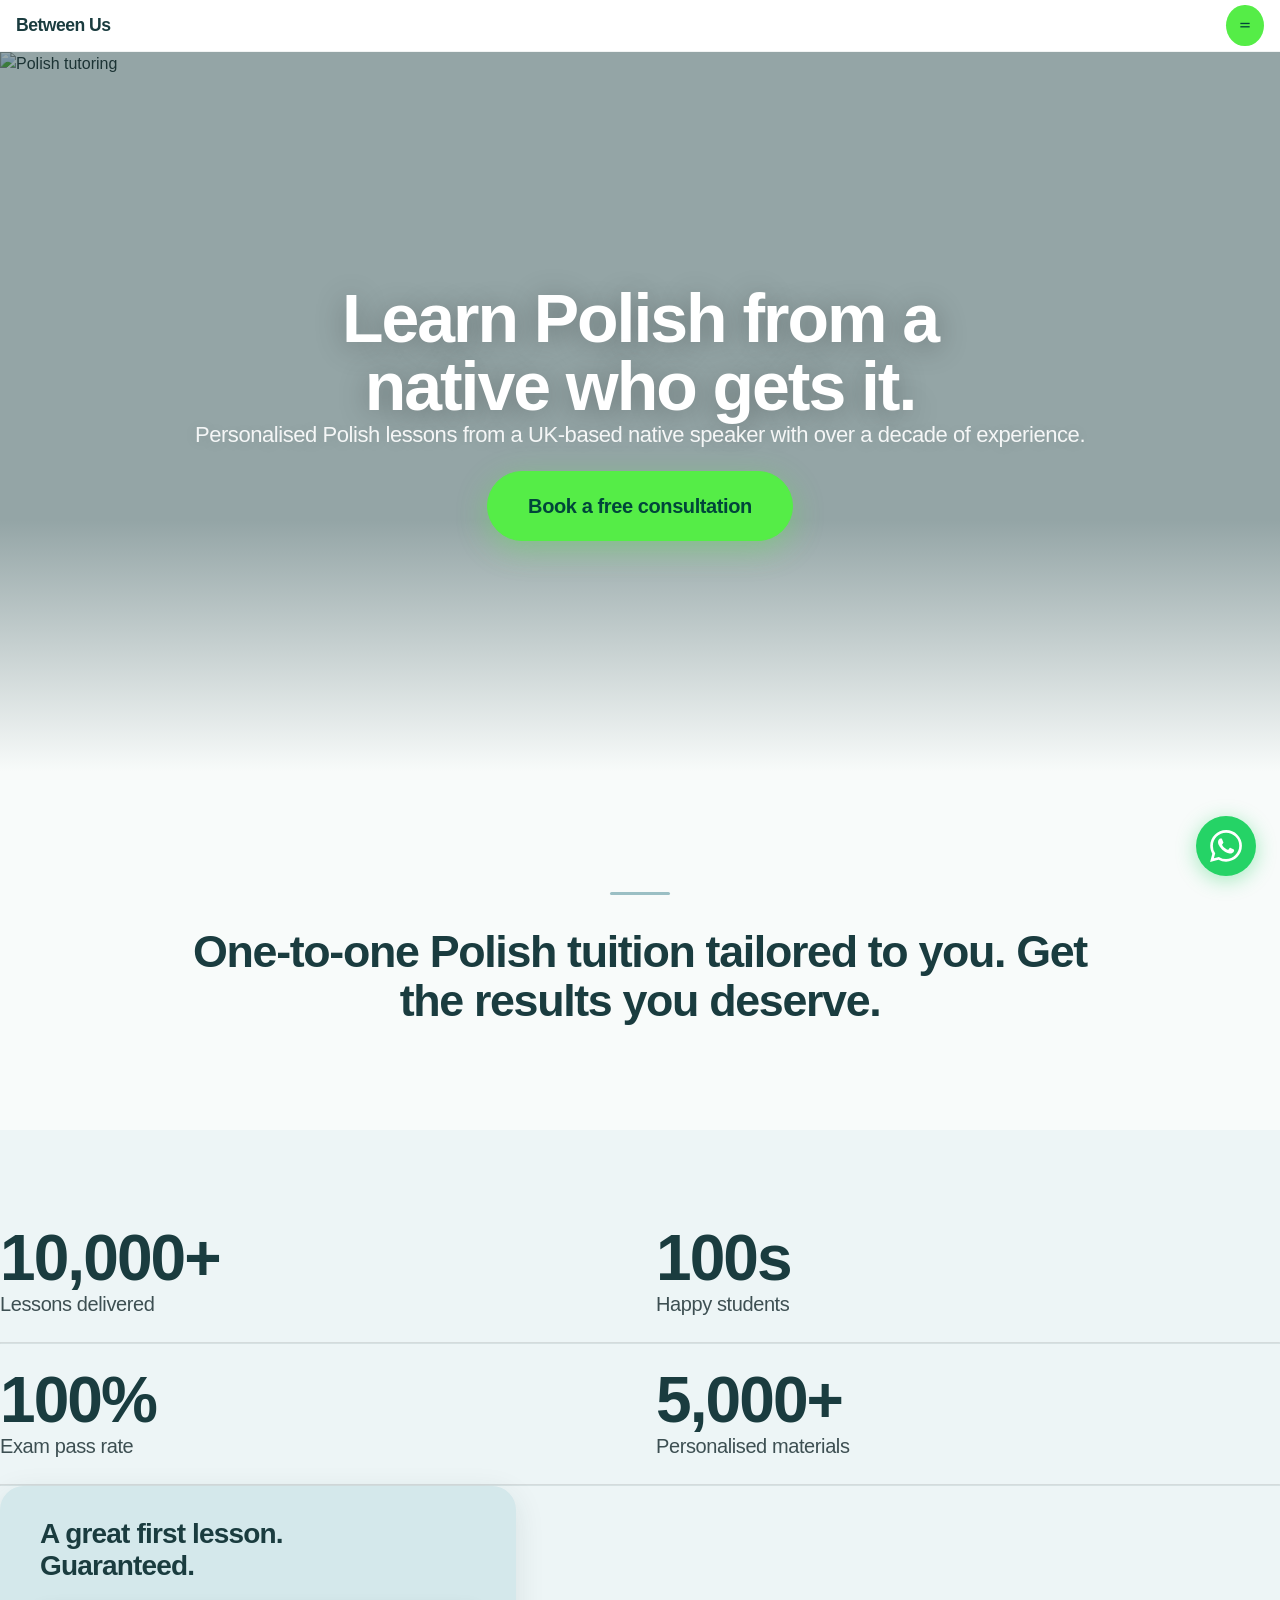
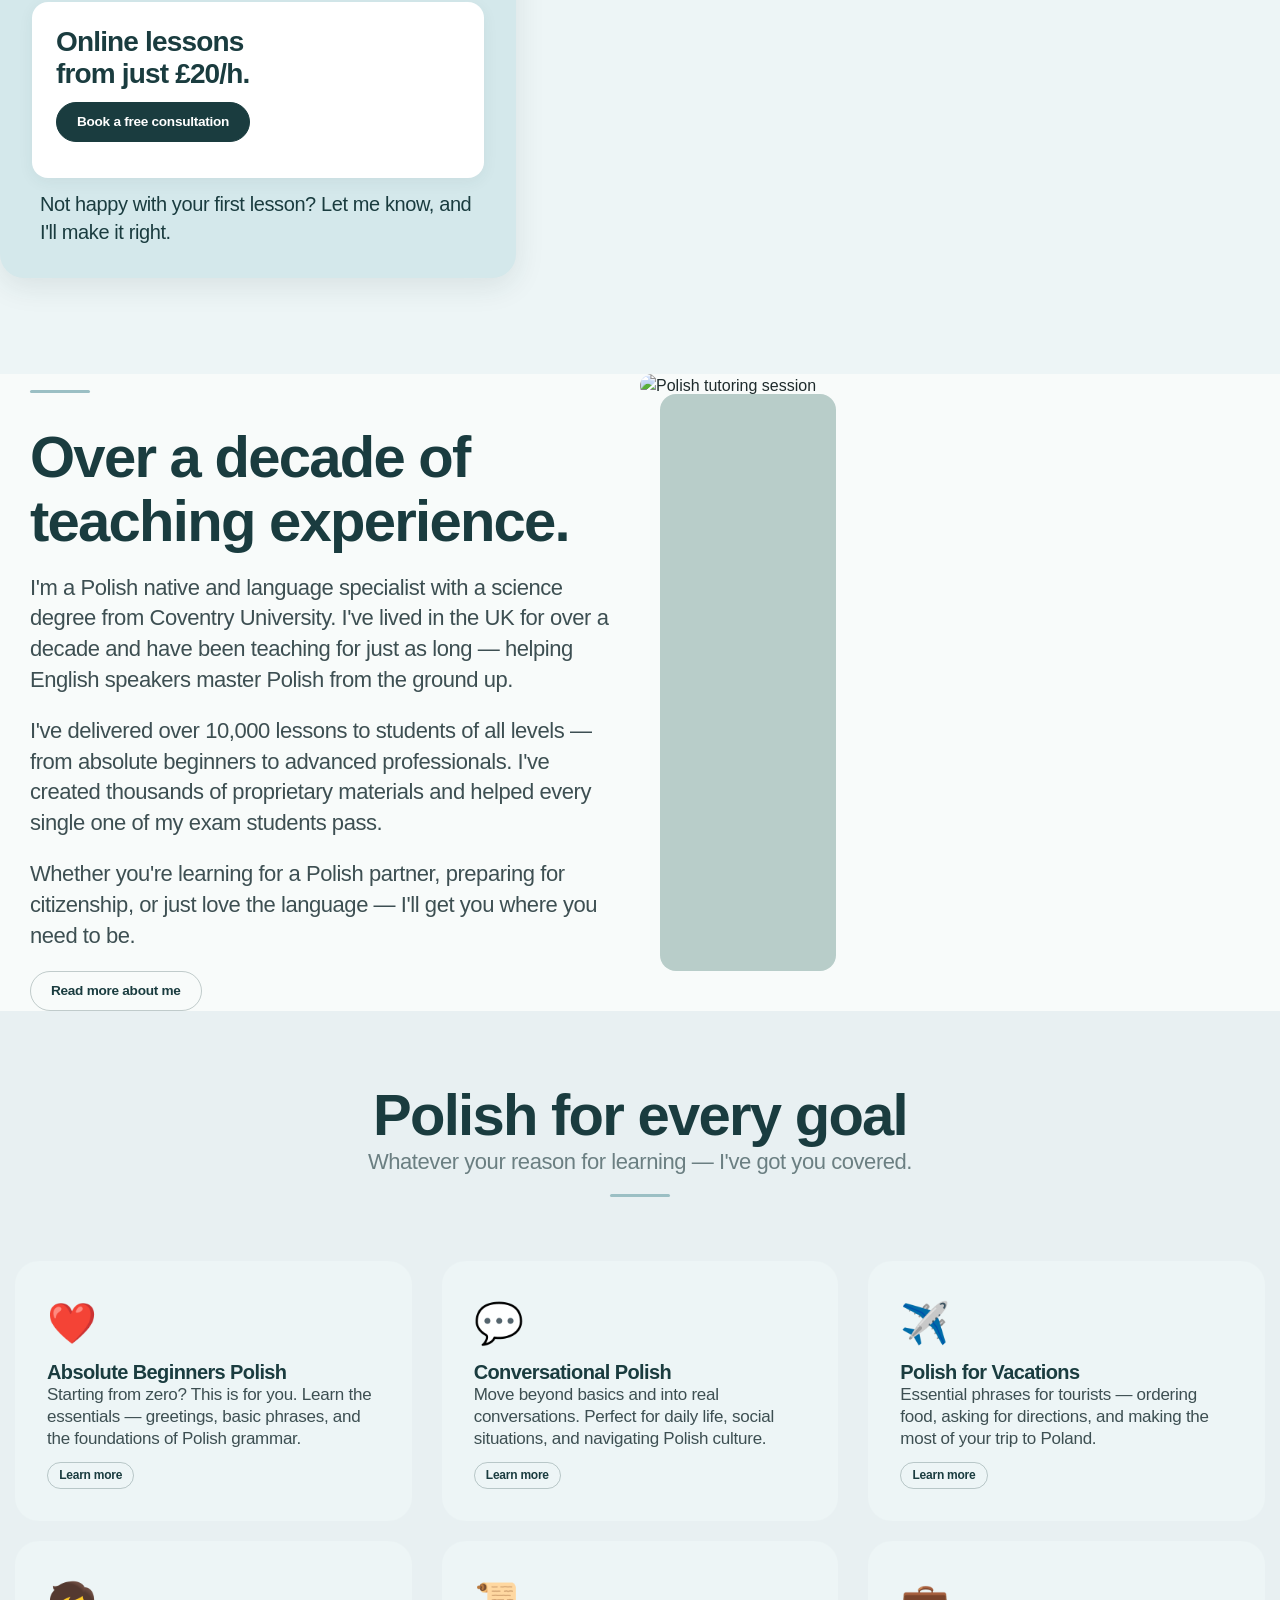
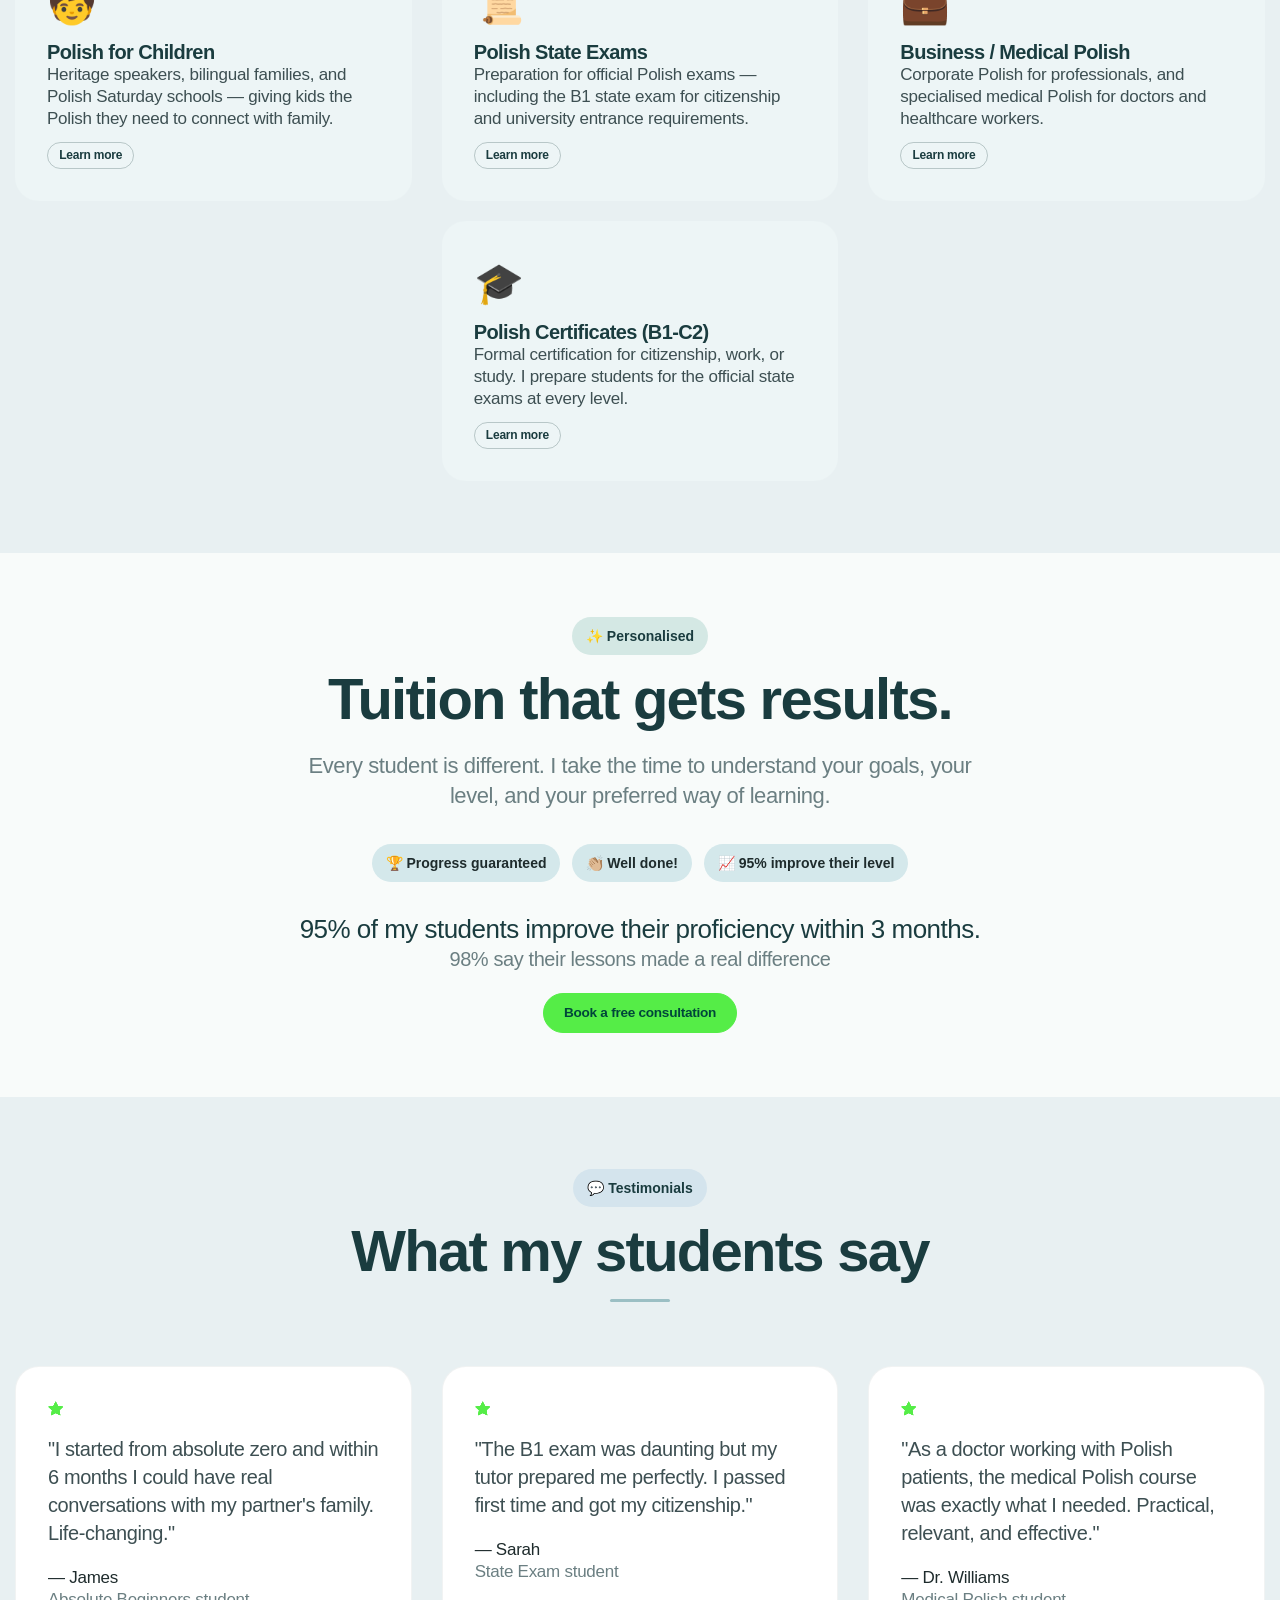
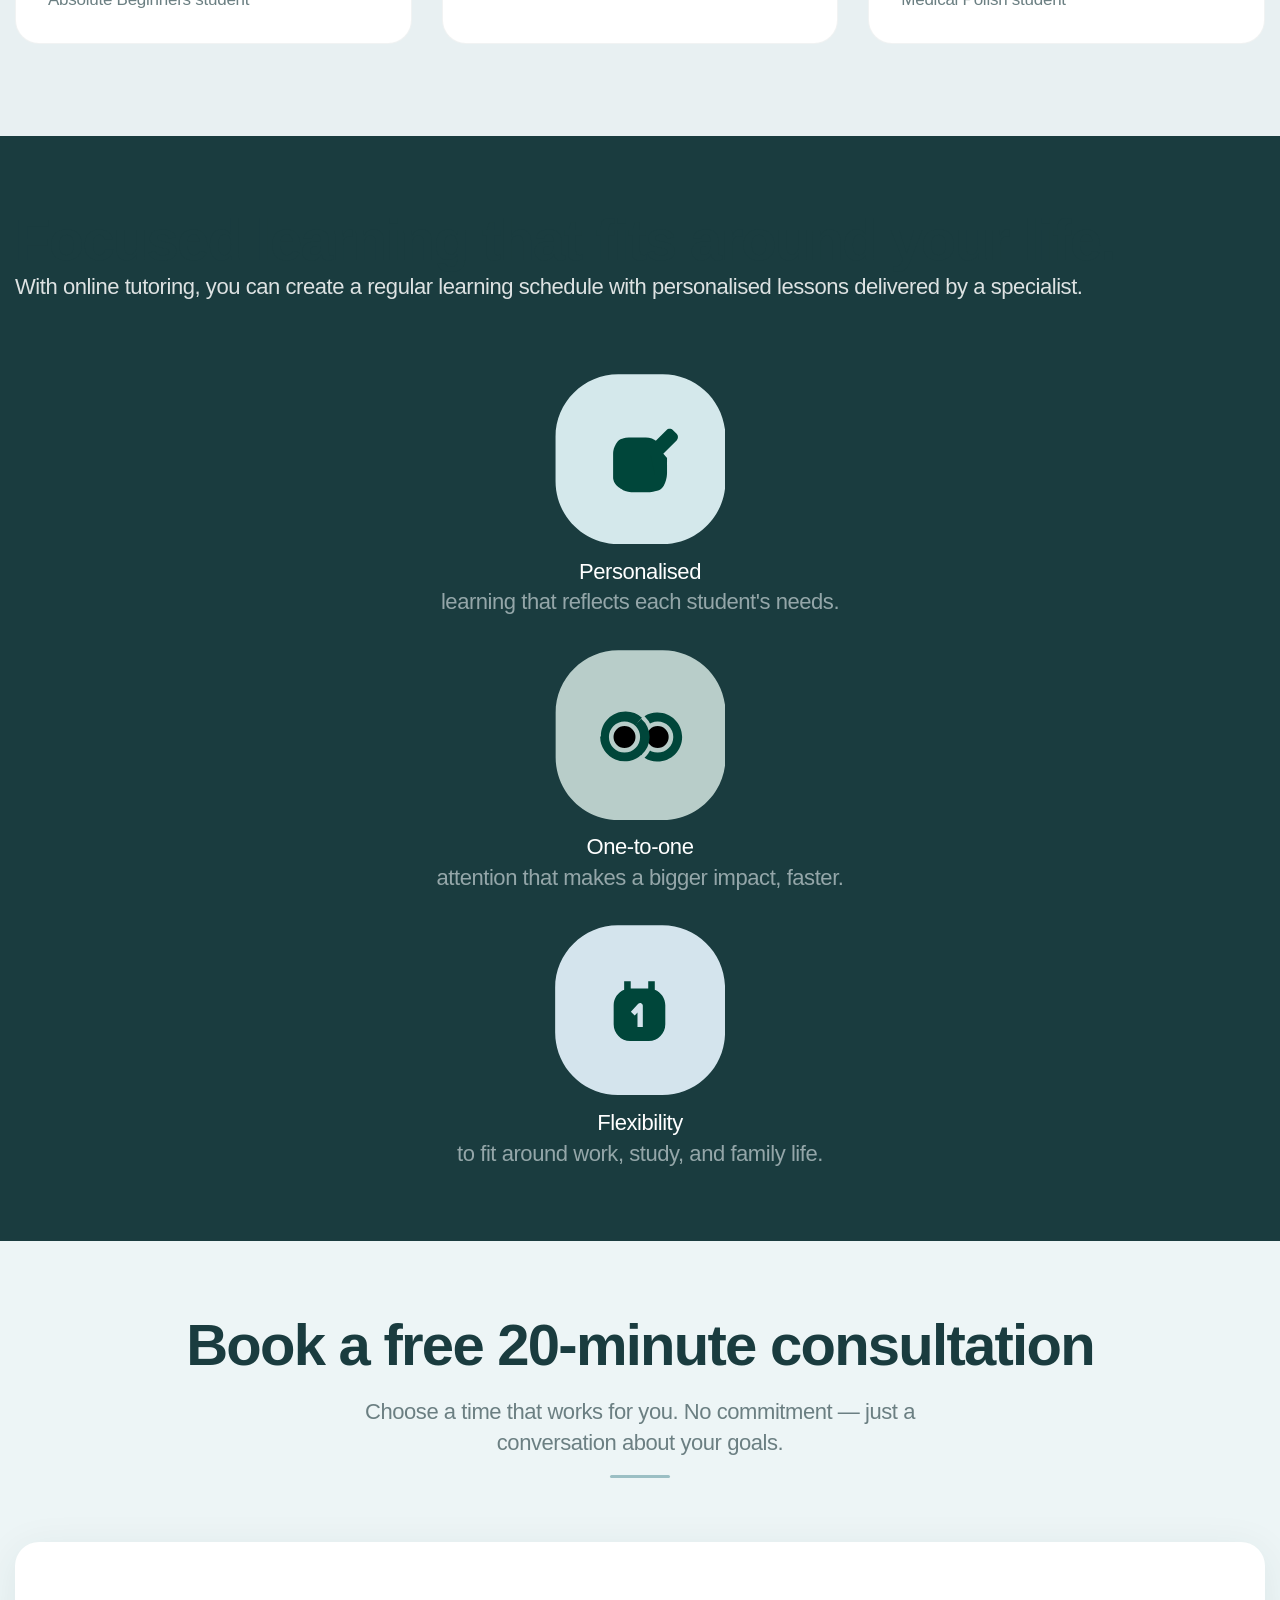
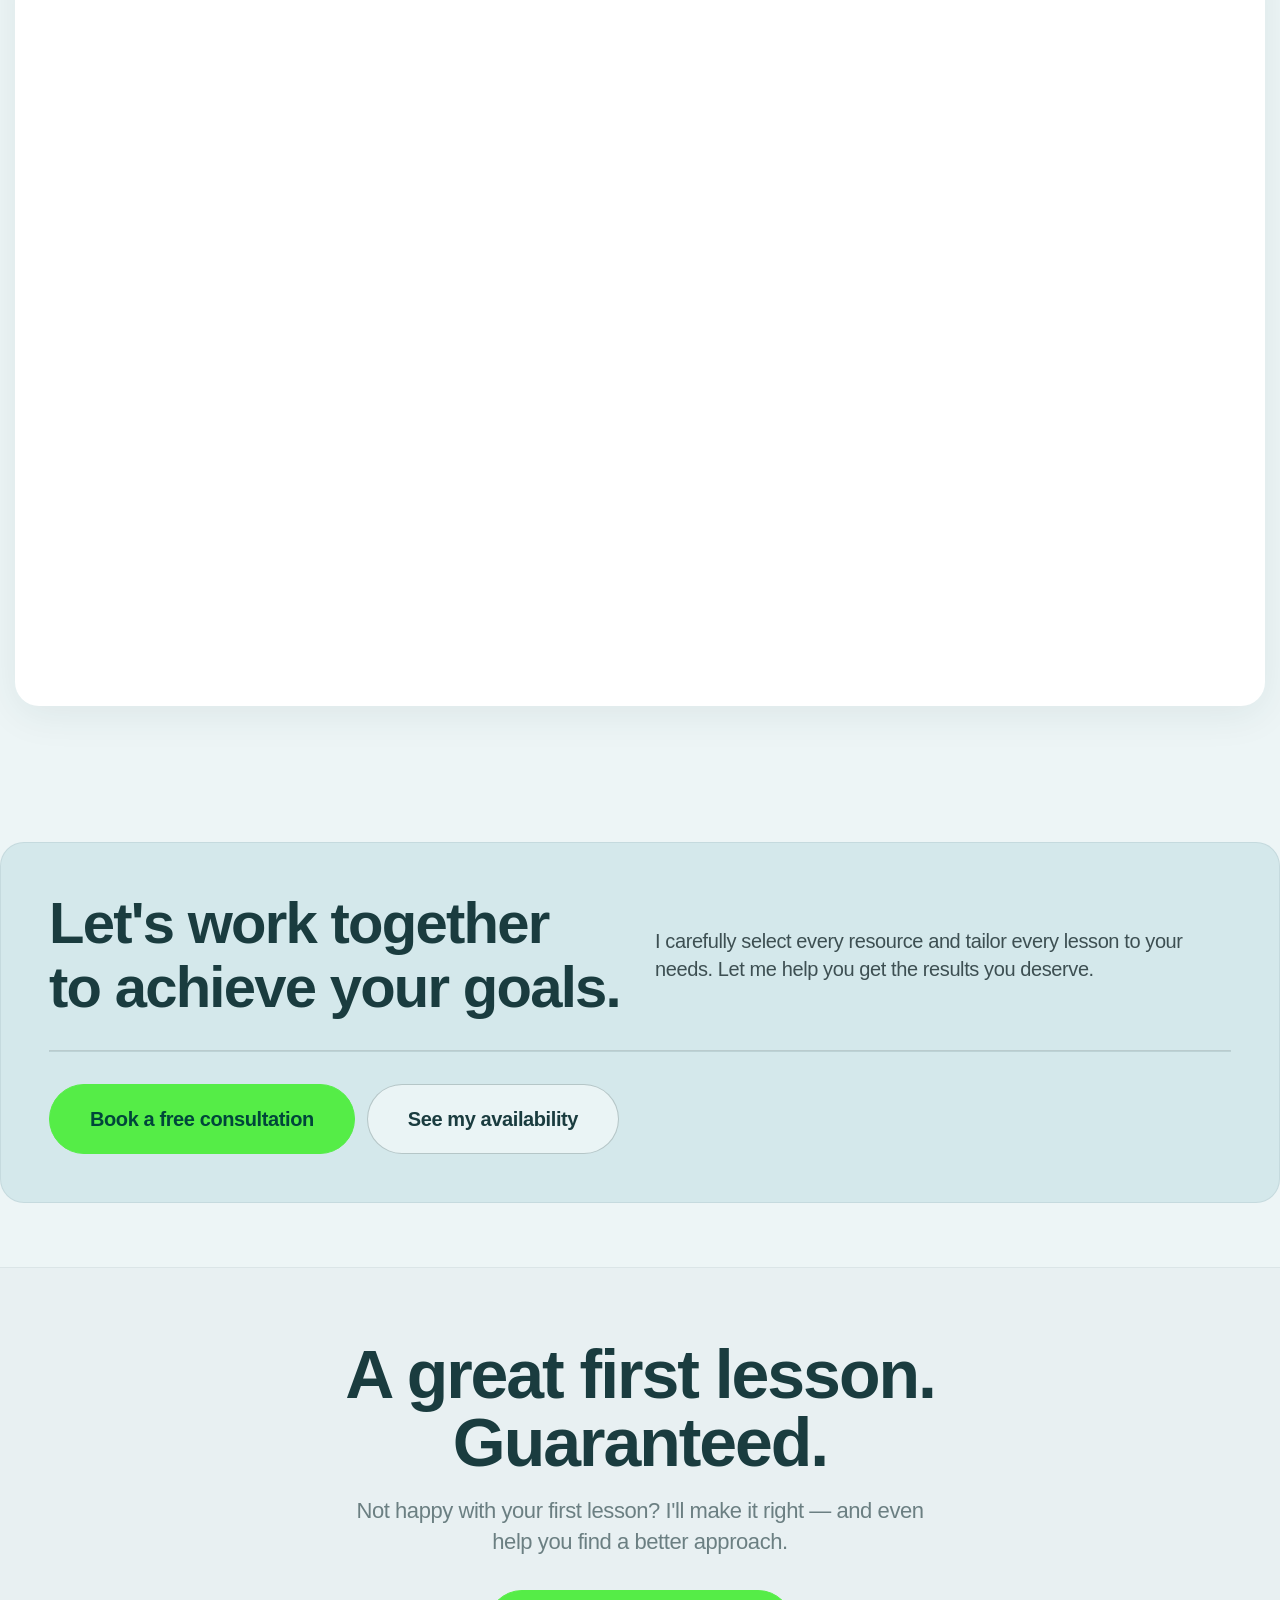
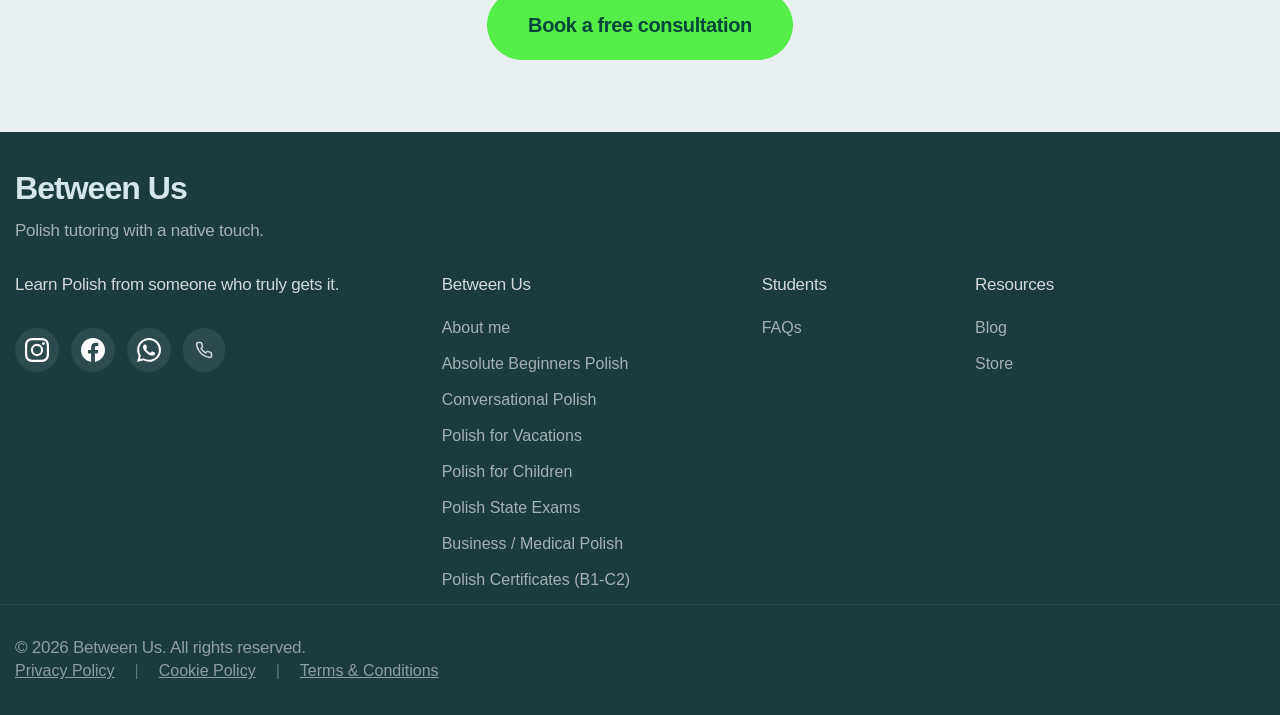
==== commit d0171261: "Add internal CSS styles to index.html Added internal CSS styles for layout, typography, and buttons." ====
--- a/index.html
+++ b/index.html
@@ -6,7 +6,1306 @@
     <title>Between Us – Polish tutoring with a native touch</title>
     <link rel="preconnect" href="https://rsms.me/" />
     <link rel="stylesheet" href="https://rsms.me/inter/inter.css" />
-    <link rel="stylesheet" href="style.css" />
+    <style>
+        /* ===== RESET & BASE ===== */
+        * {
+            margin: 0;
+            padding: 0;
+            box-sizing: border-box;
+        }
+
+        body {
+            font-family: 'Inter', -apple-system, BlinkMacSystemFont, sans-serif;
+            color: #1e2b2c;
+            background: #f8fbfa;
+            line-height: 1.5;
+            -webkit-font-smoothing: antialiased;
+        }
+
+        :root {
+            --dark-green: #00463a;
+            --bright-green: #55ed47;
+            --lime: #c9f0b7;
+            --pale-lime: #defcd1;
+            --grey-100: #1e2b2c;
+            --grey-200: #3d4f52;
+            --grey-300: #6b7f82;
+            --grey-400: #c8d4d6;
+
+            /* Blue-Green Palette */
+            --teal-dark: #1a3c3f;
+            --teal-mid: #2d5f64;
+            --teal-soft: #4a7f85;
+            --teal-light: #9bbfc4;
+            --teal-pale: #d4e8eb;
+            --teal-ultra-pale: #edf5f6;
+            --sage-green: #b8cdc9;
+            --mint-green: #d4e8e4;
+            --sky-blue: #d4e4ed;
+            --warm-white: #f8fbfa;
+            --soft-blue-bg: #e8f0f2;
+            --card-shadow: rgba(26, 60, 63, 0.08);
+            --whatsapp-green: #25D366;
+        }
+
+        .container {
+            max-width: 1370px;
+            margin: 0 auto;
+            padding: 0 15px;
+        }
+
+        .container-fluid {
+            padding: 0 15px;
+        }
+
+        .row {
+            display: flex;
+            flex-wrap: wrap;
+            margin: 0 -15px;
+        }
+
+        .col-12 {
+            flex: 0 0 100%;
+            max-width: 100%;
+            padding: 0 15px;
+        }
+        .col-6 {
+            flex: 0 0 50%;
+            max-width: 50%;
+            padding: 0 15px;
+        }
+        .col-4 {
+            flex: 0 0 33.333%;
+            max-width: 33.333%;
+            padding: 0 15px;
+        }
+        .col-3 {
+            flex: 0 0 25%;
+            max-width: 25%;
+            padding: 0 15px;
+        }
+        .col-7 {
+            flex: 0 0 58.333%;
+            max-width: 58.333%;
+            padding: 0 15px;
+        }
+        .col-lg-6 {
+            flex: 0 0 50%;
+            max-width: 50%;
+            padding: 0 15px;
+        }
+        .col-lg-5 {
+            flex: 0 0 41.666%;
+            max-width: 41.666%;
+            padding: 0 15px;
+        }
+        .col-lg-4 {
+            flex: 0 0 33.333%;
+            max-width: 33.333%;
+            padding: 0 15px;
+        }
+        .col-lg-3 {
+            flex: 0 0 25%;
+            max-width: 25%;
+            padding: 0 15px;
+        }
+        .col-lg-2 {
+            flex: 0 0 16.666%;
+            max-width: 16.666%;
+            padding: 0 15px;
+        }
+
+        @media (max-width: 992px) {
+            .col-lg-6,
+            .col-lg-5,
+            .col-lg-4,
+            .col-lg-3,
+            .col-lg-2 {
+                flex: 0 0 100%;
+                max-width: 100%;
+            }
+        }
+
+        /* ===== BUTTONS ===== */
+        .btn {
+            display: inline-block;
+            font-family: 'Inter', sans-serif;
+            font-weight: 600;
+            text-align: center;
+            border: 1px solid transparent;
+            border-radius: 50rem;
+            padding: 0.75rem 1.25rem;
+            font-size: 0.85rem;
+            line-height: 1;
+            cursor: pointer;
+            transition: all 0.2s ease;
+            letter-spacing: -0.02em;
+            text-decoration: none;
+        }
+
+        .btn-primary {
+            background: var(--bright-green);
+            color: var(--dark-green);
+            border-color: var(--bright-green);
+        }
+        .btn-primary:hover {
+            background: #35ea24;
+            border-color: #2ae819;
+            color: var(--dark-green);
+            transform: translateY(-1px);
+            box-shadow: 0 8px 25px rgba(85, 237, 71, 0.35);
+        }
+
+        .btn-secondary {
+            background: var(--teal-dark);
+            color: #fff;
+            border-color: var(--teal-dark);
+        }
+        .btn-secondary:hover {
+            background: #0f282a;
+            border-color: #0a1e1f;
+            color: #fff;
+            transform: translateY(-1px);
+        }
+
+        .btn-outline-secondary {
+            background: transparent;
+            color: var(--teal-dark);
+            border-color: var(--teal-dark);
+        }
+        .btn-outline-secondary:hover {
+            background: var(--teal-dark);
+            color: #fff;
+            transform: translateY(-1px);
+        }
+
+        .btn-outline-soft {
+            background: transparent;
+            color: var(--teal-dark);
+            border-color: rgba(26, 60, 63, 0.25);
+        }
+        .btn-outline-soft:hover {
+            background: rgba(26, 60, 63, 0.06);
+            border-color: var(--teal-dark);
+            transform: translateY(-1px);
+        }
+
+        .btn-sm {
+            padding: 0.4rem 0.7rem;
+            font-size: 0.75rem;
+        }
+
+        .btn-lg {
+            padding: 1.5rem 2.5rem;
+            font-size: 1.25rem;
+        }
+
+        .btn-link {
+            background: none;
+            border: none;
+            color: var(--teal-dark);
+            font-weight: 500;
+            padding: 0.4rem 0.5rem;
+            font-size: 0.75rem;
+            cursor: pointer;
+            text-decoration: none;
+            white-space: nowrap;
+        }
+        .btn-link:hover {
+            color: #38d02a;
+        }
+
+        /* ===== SOCIAL ICON BUTTONS ===== */
+        .social-icon-btn {
+            display: inline-flex;
+            align-items: center;
+            justify-content: center;
+            width: 34px;
+            height: 34px;
+            border-radius: 50%;
+            border: none;
+            cursor: pointer;
+            transition: all 0.2s ease;
+            background: transparent;
+            color: var(--teal-dark);
+            text-decoration: none;
+            flex-shrink: 0;
+        }
+        .social-icon-btn:hover {
+            background: rgba(26, 60, 63, 0.08);
+            transform: translateY(-2px);
+        }
+        .social-icon-btn svg {
+            width: 20px;
+            height: 20px;
+            fill: currentColor;
+        }
+
+        .social-icon-btn.whatsapp {
+            color: var(--whatsapp-green);
+        }
+        .social-icon-btn.whatsapp:hover {
+            background: rgba(37, 211, 102, 0.12);
+        }
+
+        .social-icon-btn.instagram {
+            color: #E4405F;
+        }
+        .social-icon-btn.instagram:hover {
+            background: rgba(228, 64, 95, 0.12);
+        }
+
+        .social-icon-btn.facebook {
+            color: #1877F2;
+        }
+        .social-icon-btn.facebook:hover {
+            background: rgba(24, 119, 242, 0.12);
+        }
+
+        /* ===== FLOATING WHATSAPP ===== */
+        .whatsapp-float {
+            position: fixed;
+            bottom: 24px;
+            right: 24px;
+            z-index: 1050;
+            background: var(--whatsapp-green);
+            color: #fff;
+            width: 60px;
+            height: 60px;
+            border-radius: 50%;
+            display: flex;
+            align-items: center;
+            justify-content: center;
+            box-shadow: 0 4px 20px rgba(37, 211, 102, 0.4);
+            transition: all 0.3s ease;
+            text-decoration: none;
+            border: none;
+            cursor: pointer;
+        }
+        .whatsapp-float:hover {
+            transform: scale(1.08) translateY(-3px);
+            box-shadow: 0 8px 30px rgba(37, 211, 102, 0.5);
+        }
+        .whatsapp-float svg {
+            width: 32px;
+            height: 32px;
+            fill: #fff;
+        }
+        .whatsapp-float .tooltip {
+            position: absolute;
+            right: 72px;
+            background: rgba(0, 0, 0, 0.8);
+            color: #fff;
+            padding: 6px 14px;
+            border-radius: 8px;
+            font-size: 0.8rem;
+            font-weight: 500;
+            white-space: nowrap;
+            opacity: 0;
+            pointer-events: none;
+            transition: opacity 0.2s ease;
+        }
+        .whatsapp-float:hover .tooltip {
+            opacity: 1;
+        }
+        .whatsapp-float .tooltip::after {
+            content: '';
+            position: absolute;
+            right: -6px;
+            top: 50%;
+            transform: translateY(-50%);
+            border-left: 6px solid rgba(0, 0, 0, 0.8);
+            border-top: 6px solid transparent;
+            border-bottom: 6px solid transparent;
+        }
+
+        /* ===== PHONE LINK - ICON ONLY ===== */
+        .phone-link {
+            display: inline-flex;
+            align-items: center;
+            justify-content: center;
+            color: var(--teal-dark);
+            text-decoration: none;
+            padding: 0.15rem 0.25rem;
+            border-radius: 50rem;
+            transition: all 0.2s ease;
+            flex-shrink: 0;
+        }
+        .phone-link:hover {
+            background: rgba(26, 60, 63, 0.06);
+            color: var(--teal-dark);
+        }
+        .phone-link span {
+            display: none !important;
+        }
+        .phone-link svg {
+            width: 18px;
+            height: 18px;
+            flex-shrink: 0;
+        }
+
+        /* ===== TYPOGRAPHY ===== */
+        .h1,
+        h1 {
+            font-family: 'Faro', 'Inter', sans-serif;
+            font-size: 4.25rem;
+            font-weight: 600;
+            line-height: 1;
+            color: var(--teal-dark);
+            letter-spacing: -0.03em;
+        }
+
+        .h2,
+        h2 {
+            font-family: 'Faro', 'Inter', sans-serif;
+            font-size: 3.625rem;
+            font-weight: 600;
+            line-height: 1.1;
+            color: var(--teal-dark);
+            letter-spacing: -0.03em;
+        }
+
+        .h3,
+        h3 {
+            font-family: 'Faro', 'Inter', sans-serif;
+            font-size: 1.75rem;
+            font-weight: 600;
+            line-height: 1.15;
+            color: var(--teal-dark);
+            letter-spacing: -0.03em;
+        }
+
+        .h4,
+        h4 {
+            font-family: 'Faro', 'Inter', sans-serif;
+            font-size: 1.25rem;
+            font-weight: 600;
+            line-height: 1.15;
+            color: var(--teal-dark);
+            letter-spacing: -0.03em;
+        }
+
+        .display-1 {
+            font-family: 'Faro', 'Inter', sans-serif;
+            font-size: 8.75rem;
+            font-weight: 600;
+            line-height: 1.1;
+            color: var(--teal-dark);
+            letter-spacing: -0.03em;
+        }
+
+        .display-2 {
+            font-family: 'Faro', 'Inter', sans-serif;
+            font-size: 6.25rem;
+            font-weight: 600;
+            line-height: 1;
+            color: var(--teal-dark);
+            letter-spacing: -0.03em;
+        }
+
+        .body-1 {
+            font-size: 1.625rem;
+            font-weight: 500;
+            letter-spacing: -0.02em;
+            line-height: 1.2;
+        }
+
+        .body-2 {
+            font-size: 1.375rem;
+            letter-spacing: -0.02em;
+            line-height: 1.4;
+        }
+
+        .body-3 {
+            font-size: 1.25rem;
+            letter-spacing: -0.02em;
+            line-height: 1.4;
+        }
+
+        .body-4 {
+            font-size: 1.0625rem;
+            letter-spacing: -0.015em;
+            line-height: 1.3;
+        }
+
+        .medium {
+            font-weight: 500;
+        }
+
+        /* ===== UTILITY ===== */
+        .text-center {
+            text-align: center;
+        }
+        .text-white {
+            color: #fff;
+        }
+        .text-dark-green {
+            color: var(--teal-dark);
+        }
+        .text-grey-200 {
+            color: var(--grey-200);
+        }
+        .text-grey-300 {
+            color: var(--grey-300);
+        }
+        .text-grey-400 {
+            color: var(--grey-400);
+        }
+        .text-teal-soft {
+            color: var(--teal-soft);
+        }
+        .text-teal-light {
+            color: var(--teal-light);
+        }
+
+        .bg-white {
+            background: #fff;
+        }
+        .bg-warm-white {
+            background: var(--warm-white);
+        }
+        .bg-soft-blue {
+            background: var(--soft-blue-bg);
+        }
+        .bg-teal-pale {
+            background: var(--teal-pale);
+        }
+        .bg-teal-ultra-pale {
+            background: var(--teal-ultra-pale);
+        }
+        .bg-light {
+            background: #f7f6f5;
+        }
+        .bg-bright-green {
+            background: var(--bright-green);
+        }
+        .bg-dark-green {
+            background: var(--teal-dark);
+        }
+        .bg-sage-green {
+            background: var(--sage-green);
+        }
+        .bg-mint-green {
+            background: var(--mint-green);
+        }
+        .bg-sky-blue {
+            background: var(--sky-blue);
+        }
+
+        .border-bottom {
+            border-bottom: 1px solid var(--grey-400);
+        }
+        .border-top {
+            border-top: 1px solid var(--grey-400);
+        }
+        .border-dark-green-10 {
+            border-color: rgba(26, 60, 63, 0.1);
+        }
+        .border-light-mint {
+            border-color: var(--mint-green);
+        }
+
+        .rounded-lg {
+            border-radius: 1.5rem;
+        }
+        .rounded {
+            border-radius: 1rem;
+        }
+
+        .d-flex {
+            display: flex;
+        }
+        .d-block {
+            display: block;
+        }
+        .d-none {
+            display: none;
+        }
+
+        .flex-column {
+            flex-direction: column;
+        }
+        .flex-row {
+            flex-direction: row;
+        }
+        .flex-wrap {
+            flex-wrap: wrap;
+        }
+        .align-items-center {
+            align-items: center;
+        }
+        .justify-content-center {
+            justify-content: center;
+        }
+        .justify-content-between {
+            justify-content: space-between;
+        }
+        .justify-content-start {
+            justify-content: flex-start;
+        }
+        .justify-content-end {
+            justify-content: flex-end;
+        }
+
+        .w-100 {
+            width: 100%;
+        }
+        .h-100 {
+            height: 100%;
+        }
+        .position-relative {
+            position: relative;
+        }
+        .position-absolute {
+            position: absolute;
+        }
+        .overflow-hidden {
+            overflow: hidden;
+        }
+
+        .py-3 {
+            padding: 0.75rem 0;
+        }
+        .py-4 {
+            padding: 1.25rem 0;
+        }
+        .py-5 {
+            padding: 2rem 0;
+        }
+        .py-7 {
+            padding: 4rem 0;
+        }
+        .py-8 {
+            padding: 4.5rem 0;
+        }
+        .py-9 {
+            padding: 6.5rem 0;
+        }
+        .px-2 {
+            padding: 0 0.5rem;
+        }
+        .px-3 {
+            padding: 0 0.75rem;
+        }
+        .px-4 {
+            padding: 0 1.25rem;
+        }
+        .px-5 {
+            padding: 0 2rem;
+        }
+        .px-6 {
+            padding: 0 2.5rem;
+        }
+        .px-0 {
+            padding: 0;
+        }
+        .pt-4 {
+            padding-top: 1.25rem;
+        }
+        .pt-5 {
+            padding-top: 2rem;
+        }
+        .pt-7 {
+            padding-top: 4rem;
+        }
+        .pt-8 {
+            padding-top: 4.5rem;
+        }
+        .pb-4 {
+            padding-bottom: 1.25rem;
+        }
+        .pb-5 {
+            padding-bottom: 2rem;
+        }
+        .pb-7 {
+            padding-bottom: 4rem;
+        }
+        .pb-8 {
+            padding-bottom: 4.5rem;
+        }
+        .pb-0 {
+            padding-bottom: 0;
+        }
+
+        .my-4 {
+            margin: 1.25rem 0;
+        }
+        .my-5 {
+            margin: 2rem 0;
+        }
+        .my-6 {
+            margin: 2.5rem 0;
+        }
+        .mt-2 {
+            margin-top: 0.5rem;
+        }
+        .mt-3 {
+            margin-top: 0.75rem;
+        }
+        .mt-4 {
+            margin-top: 1.25rem;
+        }
+        .mt-5 {
+            margin-top: 2rem;
+        }
+        .mt-6 {
+            margin-top: 2.5rem;
+        }
+        .mt-7 {
+            margin-top: 4rem;
+        }
+        .mb-2 {
+            margin-bottom: 0.5rem;
+        }
+        .mb-3 {
+            margin-bottom: 0.75rem;
+        }
+        .mb-4 {
+            margin-bottom: 1.25rem;
+        }
+        .mb-5 {
+            margin-bottom: 2rem;
+        }
+        .mb-6 {
+            margin-bottom: 2.5rem;
+        }
+        .mb-7 {
+            margin-bottom: 4rem;
+        }
+        .mb-8 {
+            margin-bottom: 4.5rem;
+        }
+        .mb-0 {
+            margin-bottom: 0;
+        }
+        .mx-auto {
+            margin: 0 auto;
+        }
+        .ml-auto {
+            margin-left: auto;
+        }
+        .mr-auto {
+            margin-right: auto;
+        }
+        .mr-2 {
+            margin-right: 0.5rem;
+        }
+        .ml-2 {
+            margin-left: 0.5rem;
+        }
+        .mr-4 {
+            margin-right: 1.25rem;
+        }
+
+        .gap-1 {
+            gap: 0.25rem;
+        }
+        .gap-2 {
+            gap: 0.5rem;
+        }
+        .gap-3 {
+            gap: 0.75rem;
+        }
+        .gap-5 {
+            gap: 2rem;
+        }
+
+        @media (min-width: 768px) {
+            .d-md-flex {
+                display: flex;
+            }
+            .d-md-none {
+                display: none;
+            }
+            .py-md-10 {
+                padding: 8.75rem 0;
+            }
+            .py-md-8 {
+                padding: 4.5rem 0;
+            }
+            .px-md-5 {
+                padding: 0 2rem;
+            }
+            .px-md-8 {
+                padding: 0 4.5rem;
+            }
+            .mb-md-0 {
+                margin-bottom: 0;
+            }
+            .mb-md-5 {
+                margin-bottom: 2rem;
+            }
+            .mb-md-6 {
+                margin-bottom: 2.5rem;
+            }
+            .mb-md-8 {
+                margin-bottom: 4.5rem;
+            }
+            .mb-md-11 {
+                margin-bottom: 12.5rem;
+            }
+            .pt-md-8 {
+                padding-top: 4.5rem;
+            }
+            .pb-md-10 {
+                padding-bottom: 8.75rem;
+            }
+        }
+
+        @media (min-width: 992px) {
+            .d-lg-flex {
+                display: flex;
+            }
+            .d-lg-none {
+                display: none;
+            }
+            .d-lg-block {
+                display: block;
+            }
+            .flex-lg-row {
+                flex-direction: row;
+            }
+            .flex-lg-row-reverse {
+                flex-direction: row-reverse;
+            }
+            .py-lg-0 {
+                padding: 0;
+            }
+            .px-lg-4 {
+                padding: 0 1.25rem;
+            }
+            .px-lg-6 {
+                padding: 0 2.5rem;
+            }
+            .px-lg-8 {
+                padding: 0 4.5rem;
+            }
+            .pt-lg-6 {
+                padding-top: 2.5rem;
+            }
+            .pt-lg-7 {
+                padding-top: 4rem;
+            }
+            .pt-lg-8 {
+                padding-top: 4.5rem;
+            }
+            .pt-lg-9 {
+                padding-top: 6.5rem;
+            }
+            .pb-lg-6 {
+                padding-bottom: 2.5rem;
+            }
+            .pb-lg-7 {
+                padding-bottom: 4rem;
+            }
+            .pb-lg-9 {
+                padding-bottom: 6.5rem;
+            }
+            .mb-lg-0 {
+                margin-bottom: 0;
+            }
+            .mb-lg-5 {
+                margin-bottom: 2rem;
+            }
+            .mb-lg-6 {
+                margin-bottom: 2.5rem;
+            }
+            .mb-lg-8 {
+                margin-bottom: 4.5rem;
+            }
+            .mt-lg-0 {
+                margin-top: 0;
+            }
+            .mt-lg-5 {
+                margin-top: 2rem;
+            }
+            .mt-lg-6 {
+                margin-top: 2.5rem;
+            }
+            .mt-lg-9 {
+                margin-top: 6.5rem;
+            }
+        }
+
+        @media (max-width: 992px) {
+            .h1,
+            h1 {
+                font-size: 2.688rem;
+            }
+            .h2,
+            h2 {
+                font-size: 2.5rem;
+            }
+            .display-1 {
+                font-size: 6.875rem;
+            }
+            .display-2 {
+                font-size: 5rem;
+            }
+            .body-1 {
+                font-size: 1.25rem;
+            }
+            .body-2 {
+                font-size: 1.063rem;
+            }
+            .body-3 {
+                font-size: 0.9375rem;
+            }
+            .body-4 {
+                font-size: 0.9375rem;
+            }
+        }
+
+        @media (max-width: 768px) {
+            .h1,
+            h1 {
+                font-size: 2.625rem;
+            }
+            .h2,
+            h2 {
+                font-size: 2rem;
+            }
+            .display-1 {
+                font-size: 6.25rem;
+            }
+            .display-2 {
+                font-size: 3.125rem;
+            }
+        }
+
+        /* ===== CARD ===== */
+        .card {
+            background: #fff;
+            border-radius: 1.5rem;
+            border: 1px solid rgba(26, 60, 63, 0.06);
+            display: flex;
+            flex-direction: column;
+            word-wrap: break-word;
+            background-clip: border-box;
+            position: relative;
+            transition: transform 0.25s ease, box-shadow 0.25s ease;
+        }
+        .card:hover {
+            transform: translateY(-4px);
+            box-shadow: 0 12px 40px rgba(26, 60, 63, 0.08);
+        }
+        .card-body {
+            padding: 1.25rem;
+            flex: 1 1 auto;
+        }
+        @media (min-width: 992px) {
+            .card-body {
+                padding: 2rem;
+            }
+        }
+
+        .card-soft {
+            background: var(--teal-ultra-pale);
+            border: none;
+        }
+        .card-soft:hover {
+            transform: translateY(-4px);
+            box-shadow: 0 12px 40px rgba(26, 60, 63, 0.06);
+        }
+
+        .card-white-soft {
+            background: #ffffff;
+            border: 1px solid rgba(26, 60, 63, 0.06);
+        }
+        .card-white-soft:hover {
+            transform: translateY(-4px);
+            box-shadow: 0 12px 40px rgba(26, 60, 63, 0.08);
+        }
+
+        /* ===== BADGE ===== */
+        .badge {
+            display: inline-block;
+            padding: 0.75rem 0.875rem;
+            font-size: 0.875rem;
+            font-weight: 600;
+            line-height: 1;
+            border-radius: 0.75rem;
+            text-align: center;
+        }
+        .badge-pill {
+            border-radius: 10rem;
+        }
+        .badge-secondary {
+            background: var(--teal-dark);
+            color: #fff;
+        }
+        .badge-white {
+            background: #fff;
+            color: var(--grey-100);
+        }
+        .badge-teal-soft {
+            background: var(--teal-pale);
+            color: var(--teal-dark);
+        }
+        .badge-sage {
+            background: var(--sage-green);
+            color: var(--teal-dark);
+        }
+        .badge-sky {
+            background: var(--sky-blue);
+            color: var(--teal-dark);
+        }
+        .badge-mint {
+            background: var(--mint-green);
+            color: var(--teal-dark);
+        }
+
+        /* ===== SHADOW ===== */
+        .shadow-pale-green {
+            position: relative;
+            margin-bottom: 1.25rem;
+            margin-right: 1.25rem;
+        }
+        .shadow-pale-green::before {
+            content: '';
+            position: absolute;
+            top: 1.25rem;
+            left: 1.25rem;
+            width: 100%;
+            height: 100%;
+            background: var(--sage-green);
+            border-radius: 1rem;
+            z-index: 1;
+        }
+        .shadow-pale-green > * {
+            position: relative;
+            z-index: 3;
+            border-radius: 1rem;
+        }
+        @media (max-width: 768px) {
+            .shadow-pale-green {
+                margin-bottom: 0.75rem;
+                margin-right: 0.75rem;
+            }
+            .shadow-pale-green::before {
+                top: 0.75rem;
+                left: 0.75rem;
+            }
+        }
+
+        /* ===== NAV ===== */
+        .navbar {
+            display: flex;
+            align-items: center;
+            padding: 0.3rem 1rem;
+            background: rgba(255, 255, 255, 0.92);
+            backdrop-filter: blur(12px);
+            border-bottom: 1px solid rgba(26, 60, 63, 0.06);
+            position: sticky;
+            top: 0;
+            z-index: 1030;
+            flex-wrap: nowrap;
+            gap: 0.3rem;
+            min-height: 44px;
+        }
+        .navbar .logo {
+            margin-right: 0.5rem;
+            flex-shrink: 0;
+            font-size: 1.1rem;
+            font-family: 'Faro', 'Inter', sans-serif;
+            font-weight: 600;
+            color: var(--teal-dark);
+            letter-spacing: -0.03em;
+            text-decoration: none;
+        }
+        .navbar .nav-links {
+            display: flex;
+            align-items: center;
+            gap: 0.1rem;
+            flex: 1;
+            flex-wrap: nowrap;
+            overflow-x: auto;
+            scrollbar-width: none;
+        }
+        .navbar .nav-links::-webkit-scrollbar {
+            display: none;
+        }
+        .navbar .nav-links a {
+            text-decoration: none;
+            white-space: nowrap;
+        }
+        .navbar .nav-links .btn-link {
+            font-size: 0.75rem;
+            padding: 0.25rem 0.4rem;
+        }
+        .hamburger {
+            background: var(--bright-green);
+            border: none;
+            border-radius: 50%;
+            padding: 0.3rem;
+            cursor: pointer;
+            margin-left: auto;
+            flex-shrink: 0;
+        }
+
+        /* ===== STATS GRID ===== */
+        .stats-grid {
+            display: grid;
+            grid-template-columns: 1fr 1fr;
+            gap: 1.5rem 2rem;
+        }
+        .stats-grid hr {
+            grid-column: 1 / -1;
+        }
+
+        /* ===== ICON ===== */
+        .icon {
+            display: flex;
+            align-items: center;
+            justify-content: center;
+            width: var(--size, 122px);
+            height: var(--size, 122px);
+        }
+        @media (min-width: 992px) {
+            .icon {
+                width: var(--size-lg, 138px);
+                height: var(--size-lg, 138px);
+            }
+        }
+
+        /* ===== RESPONSIVE HELPERS ===== */
+        .img-fluid {
+            max-width: 100%;
+            height: auto;
+        }
+        .list-unstyled {
+            list-style: none;
+            padding-left: 0;
+        }
+
+        /* ===== MOBILE MENU OVERLAY ===== */
+        .mobile-menu {
+            display: none;
+            position: fixed;
+            top: 0;
+            right: 0;
+            bottom: 0;
+            width: 100%;
+            background: #f8fbfa;
+            z-index: 1040;
+            padding: 1.25rem;
+            flex-direction: column;
+            overflow-y: auto;
+        }
+        .mobile-menu.open {
+            display: flex;
+        }
+        .mobile-menu .close-btn {
+            background: none;
+            border: none;
+            font-size: 2rem;
+            cursor: pointer;
+            margin-left: auto;
+            color: var(--teal-dark);
+        }
+        .mobile-menu .menu-item {
+            padding: 0.75rem 0;
+            border-bottom: 1px solid rgba(26, 60, 63, 0.06);
+            font-size: 1.1rem;
+            font-weight: 600;
+            color: var(--teal-dark);
+            text-decoration: none;
+            display: flex;
+            justify-content: space-between;
+            align-items: center;
+        }
+        .mobile-menu .menu-item:last-child {
+            border-bottom: none;
+        }
+
+        /* ===== FOOTER ===== */
+        .link-border {
+            border-bottom: 1px solid var(--mint-green);
+        }
+        @media (min-width: 992px) {
+            .link-border {
+                border-bottom: none;
+            }
+        }
+
+        /* ===== GUARANTEE CARD FIX ===== */
+        .guarantee-card {
+            display: flex;
+            flex-direction: column;
+        }
+        .guarantee-card .card-inner {
+            display: flex;
+            flex-direction: column;
+            height: 100%;
+        }
+        .guarantee-card .card-body {
+            flex: 1;
+        }
+
+        /* ===== CALENDLY EMBED ===== */
+        .calendly-inline-widget {
+            min-width: 320px;
+            height: 700px;
+        }
+
+        /* ===== HERO WITH BACKGROUND IMAGE ===== */
+        .hero-section {
+            min-height: 80vh;
+            display: flex;
+            align-items: center;
+            position: relative;
+            overflow: hidden;
+        }
+        .hero-section .hero-image-wrapper {
+            position: absolute;
+            top: 0;
+            left: 0;
+            width: 100%;
+            height: 100%;
+            z-index: 1;
+        }
+        .hero-section .hero-image-wrapper img {
+            width: 100%;
+            height: 100%;
+            object-fit: cover;
+            object-position: center;
+        }
+        .hero-section .hero-overlay {
+            position: absolute;
+            top: 0;
+            left: 0;
+            width: 100%;
+            height: 100%;
+            background: rgba(26, 60, 63, 0.45);
+            z-index: 2;
+        }
+        .hero-section .hero-fade {
+            position: absolute;
+            bottom: 0;
+            left: 0;
+            width: 100%;
+            height: 35%;
+            background: linear-gradient(to bottom, transparent, #f8fbfa);
+            z-index: 2;
+        }
+        .hero-section .hero-content {
+            position: relative;
+            z-index: 3;
+            width: 100%;
+        }
+        .hero-section .hero-content h1 {
+            color: #fff;
+            text-shadow: 0 4px 30px rgba(0, 0, 0, 0.3);
+        }
+        .hero-section .hero-content p {
+            color: #fff;
+            text-shadow: 0 2px 20px rgba(0, 0, 0, 0.2);
+            opacity: 0.9;
+        }
+        .hero-section .hero-content .btn-primary {
+            box-shadow: 0 8px 30px rgba(85, 237, 71, 0.35);
+        }
+
+        /* ===== SECTION DIVIDERS ===== */
+        .section-divider {
+            width: 60px;
+            height: 3px;
+            background: var(--teal-light);
+            border-radius: 10px;
+            margin: 1rem auto 2rem;
+        }
+        .section-divider-left {
+            width: 60px;
+            height: 3px;
+            background: var(--teal-light);
+            border-radius: 10px;
+            margin: 1rem 0 2rem;
+        }
+
+        /* ===== CTA SECTION FIX ===== */
+        .cta-section-wrapper {
+            background: var(--teal-ultra-pale);
+            padding: 4rem 0;
+        }
+        .cta-section-wrapper .container {
+            background: var(--teal-pale);
+            border-radius: 1.5rem;
+            padding: 3rem;
+            border: 1px solid rgba(26, 60, 63, 0.08);
+        }
+        @media (max-width: 768px) {
+            .cta-section-wrapper .container {
+                padding: 1.5rem;
+            }
+        }
+
+        @media (max-width: 992px) {
+            .stats-grid {
+                grid-template-columns: 1fr 1fr;
+                gap: 1rem;
+            }
+            .calendly-inline-widget {
+                height: 600px;
+            }
+            .hero-section {
+                min-height: 70vh;
+            }
+            .whatsapp-float {
+                width: 52px;
+                height: 52px;
+                bottom: 16px;
+                right: 16px;
+            }
+            .whatsapp-float svg {
+                width: 28px;
+                height: 28px;
+            }
+        }
+        @media (max-width: 576px) {
+            .stats-grid {
+                grid-template-columns: 1fr;
+                gap: 0.5rem;
+            }
+            .calendly-inline-widget {
+                height: 500px;
+            }
+            .hero-section {
+                min-height: 60vh;
+            }
+            .whatsapp-float {
+                width: 48px;
+                height: 48px;
+                bottom: 12px;
+                right: 12px;
+            }
+            .whatsapp-float svg {
+                width: 24px;
+                height: 24px;
+            }
+        }
+
+        /* ===== NAVIGATION RESPONSIVE: HAMBURGER ON LAPTOPS, FULL ON DESKTOPS ===== */
+
+        /* On screens smaller than 1600px (laptops and below): Show hamburger, hide nav links */
+        @media (max-width: 1600px) {
+            .navbar .nav-links {
+                display: none !important;
+            }
+            .hamburger {
+                display: block !important;
+            }
+        }
+
+        /* On screens 1600px and wider (large desktops): Show full navbar, hide hamburger */
+        @media (min-width: 1601px) {
+            .navbar .nav-links {
+                display: flex !important;
+            }
+            .hamburger {
+                display: none !important;
+            }
+        }
+    </style>
 </head>
 <body>
 
